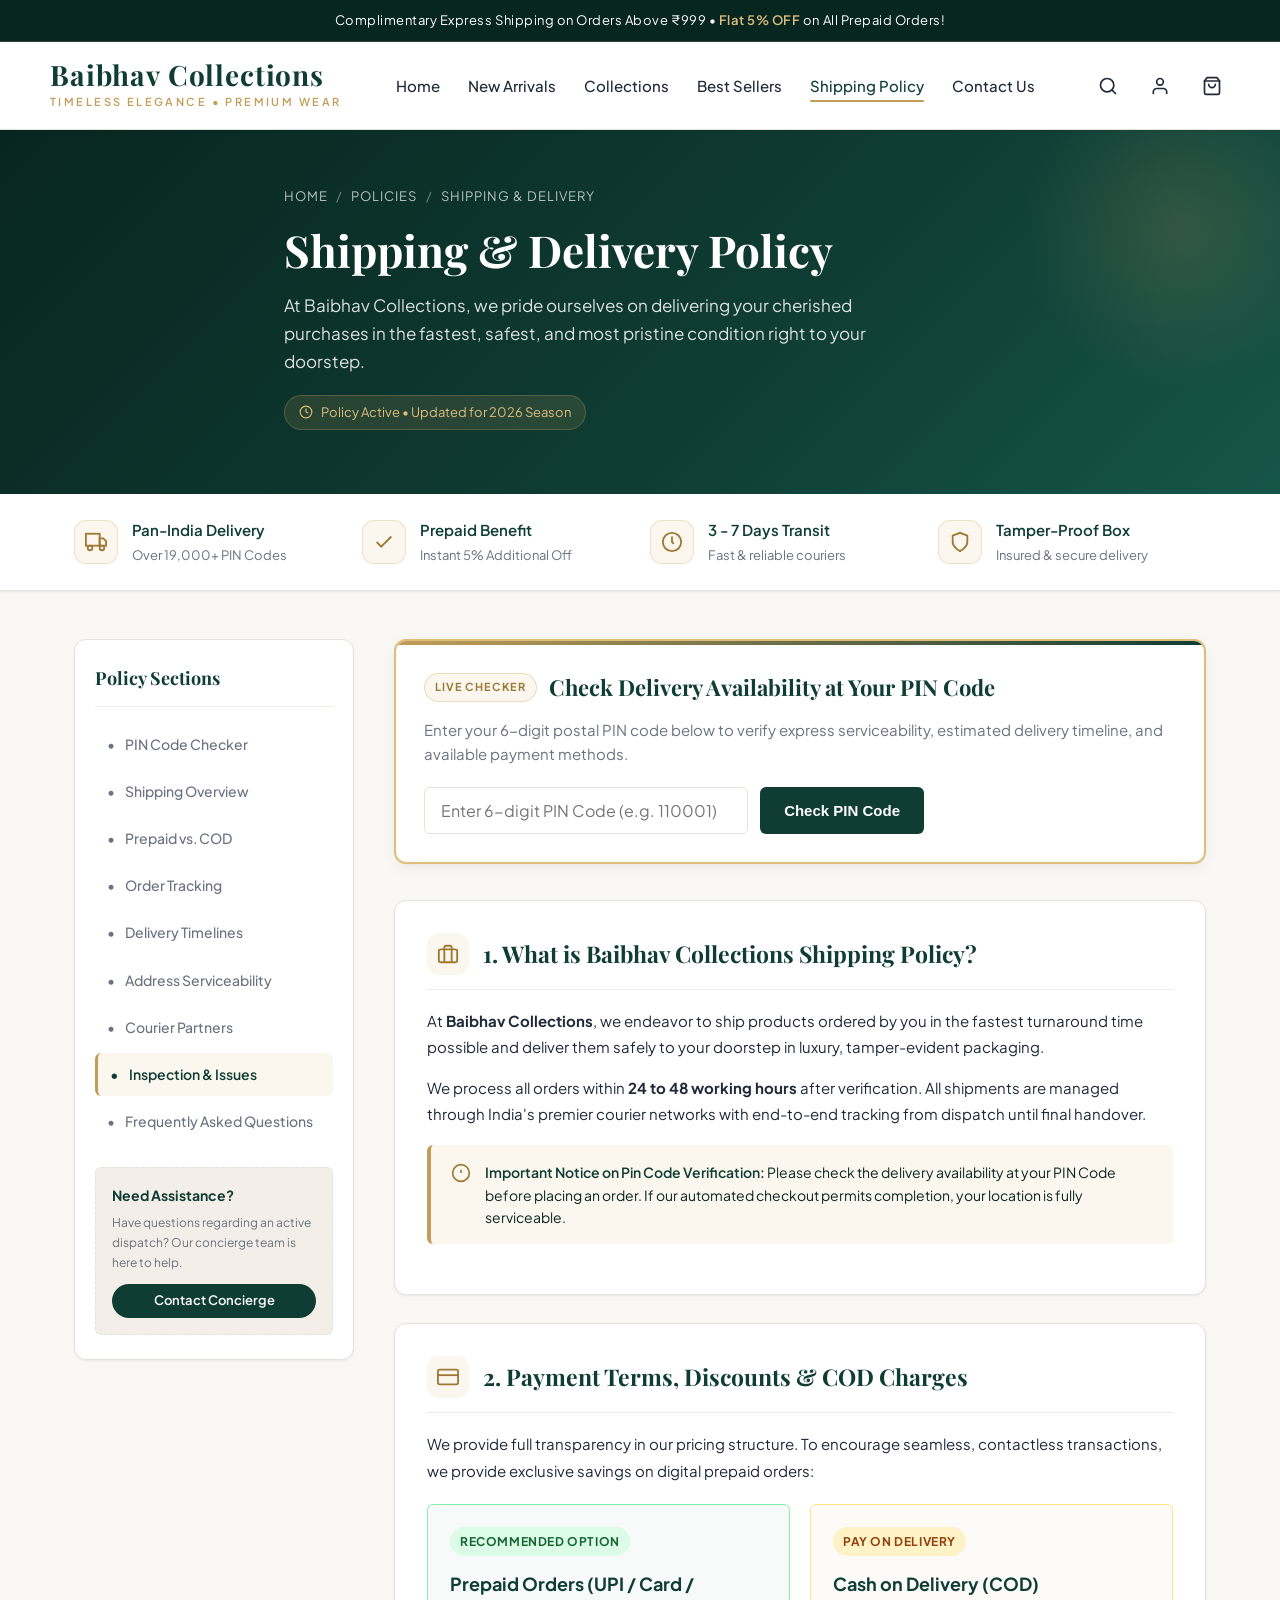
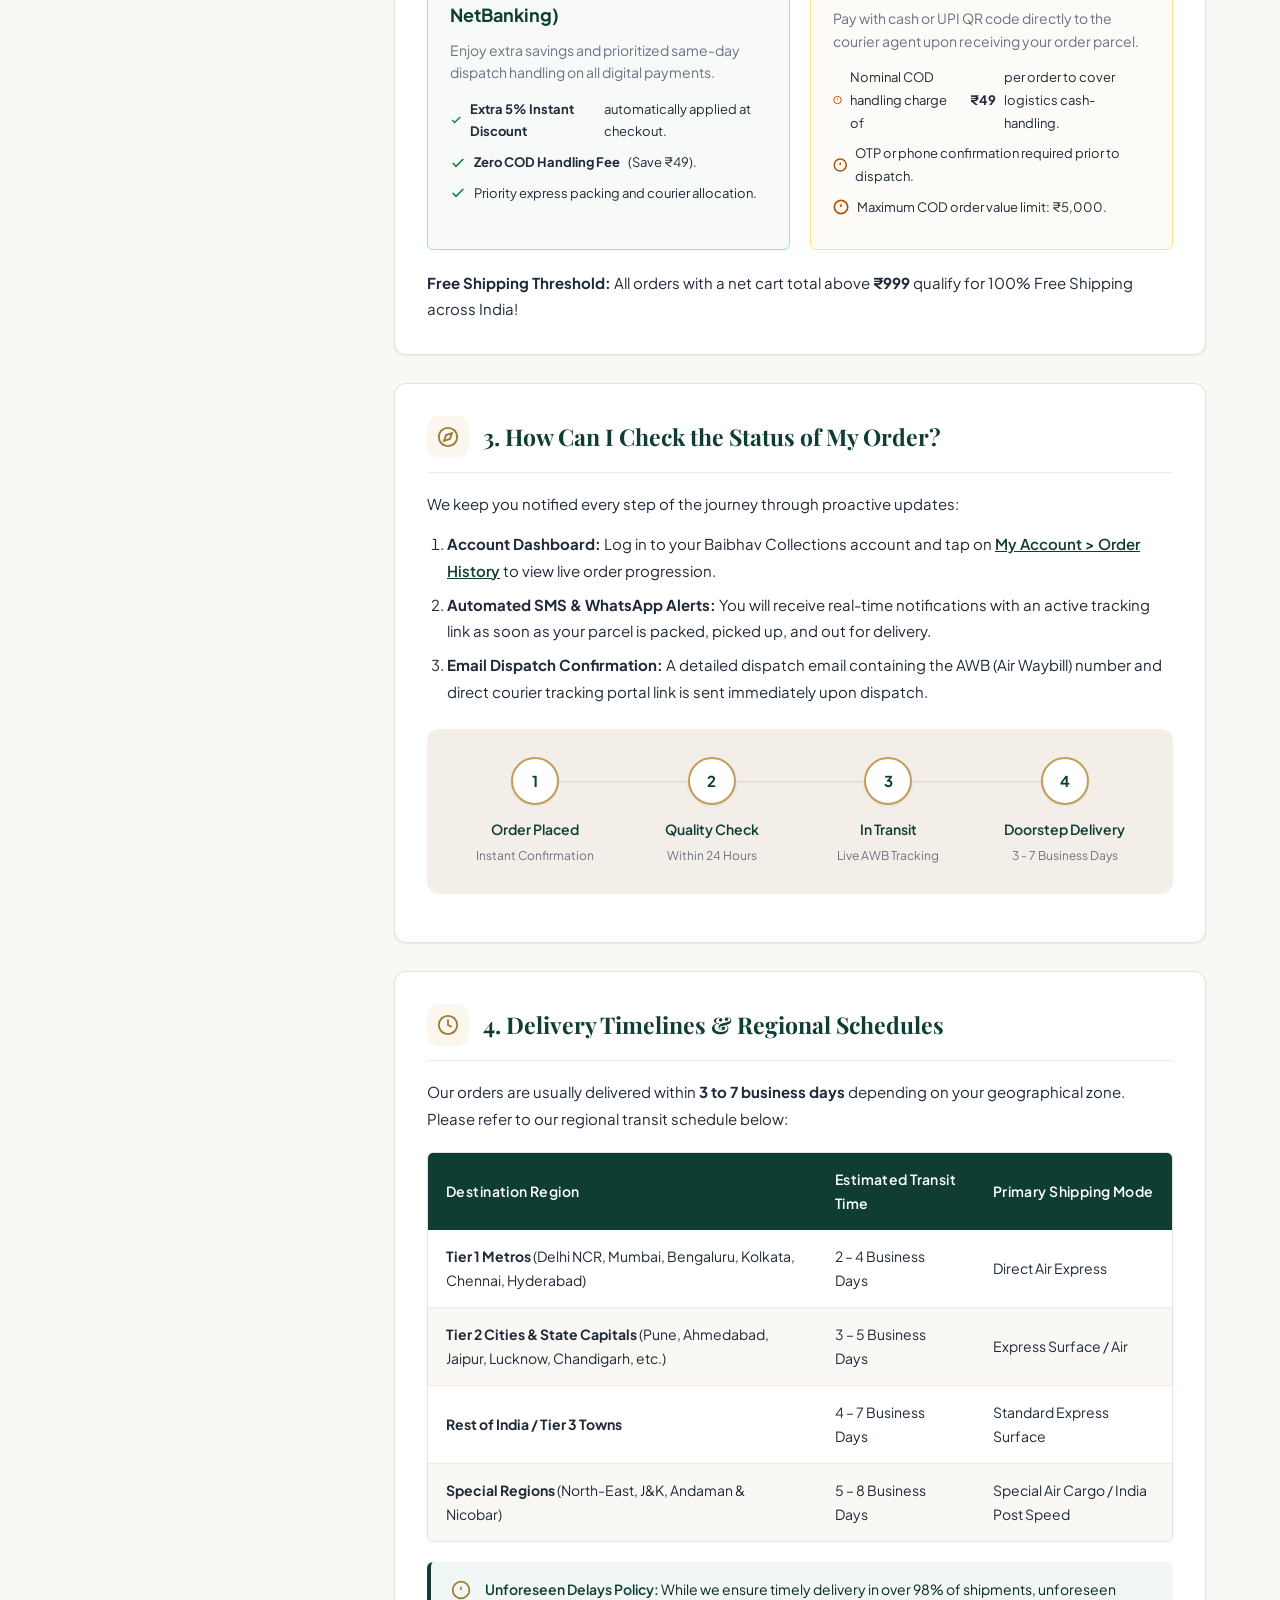
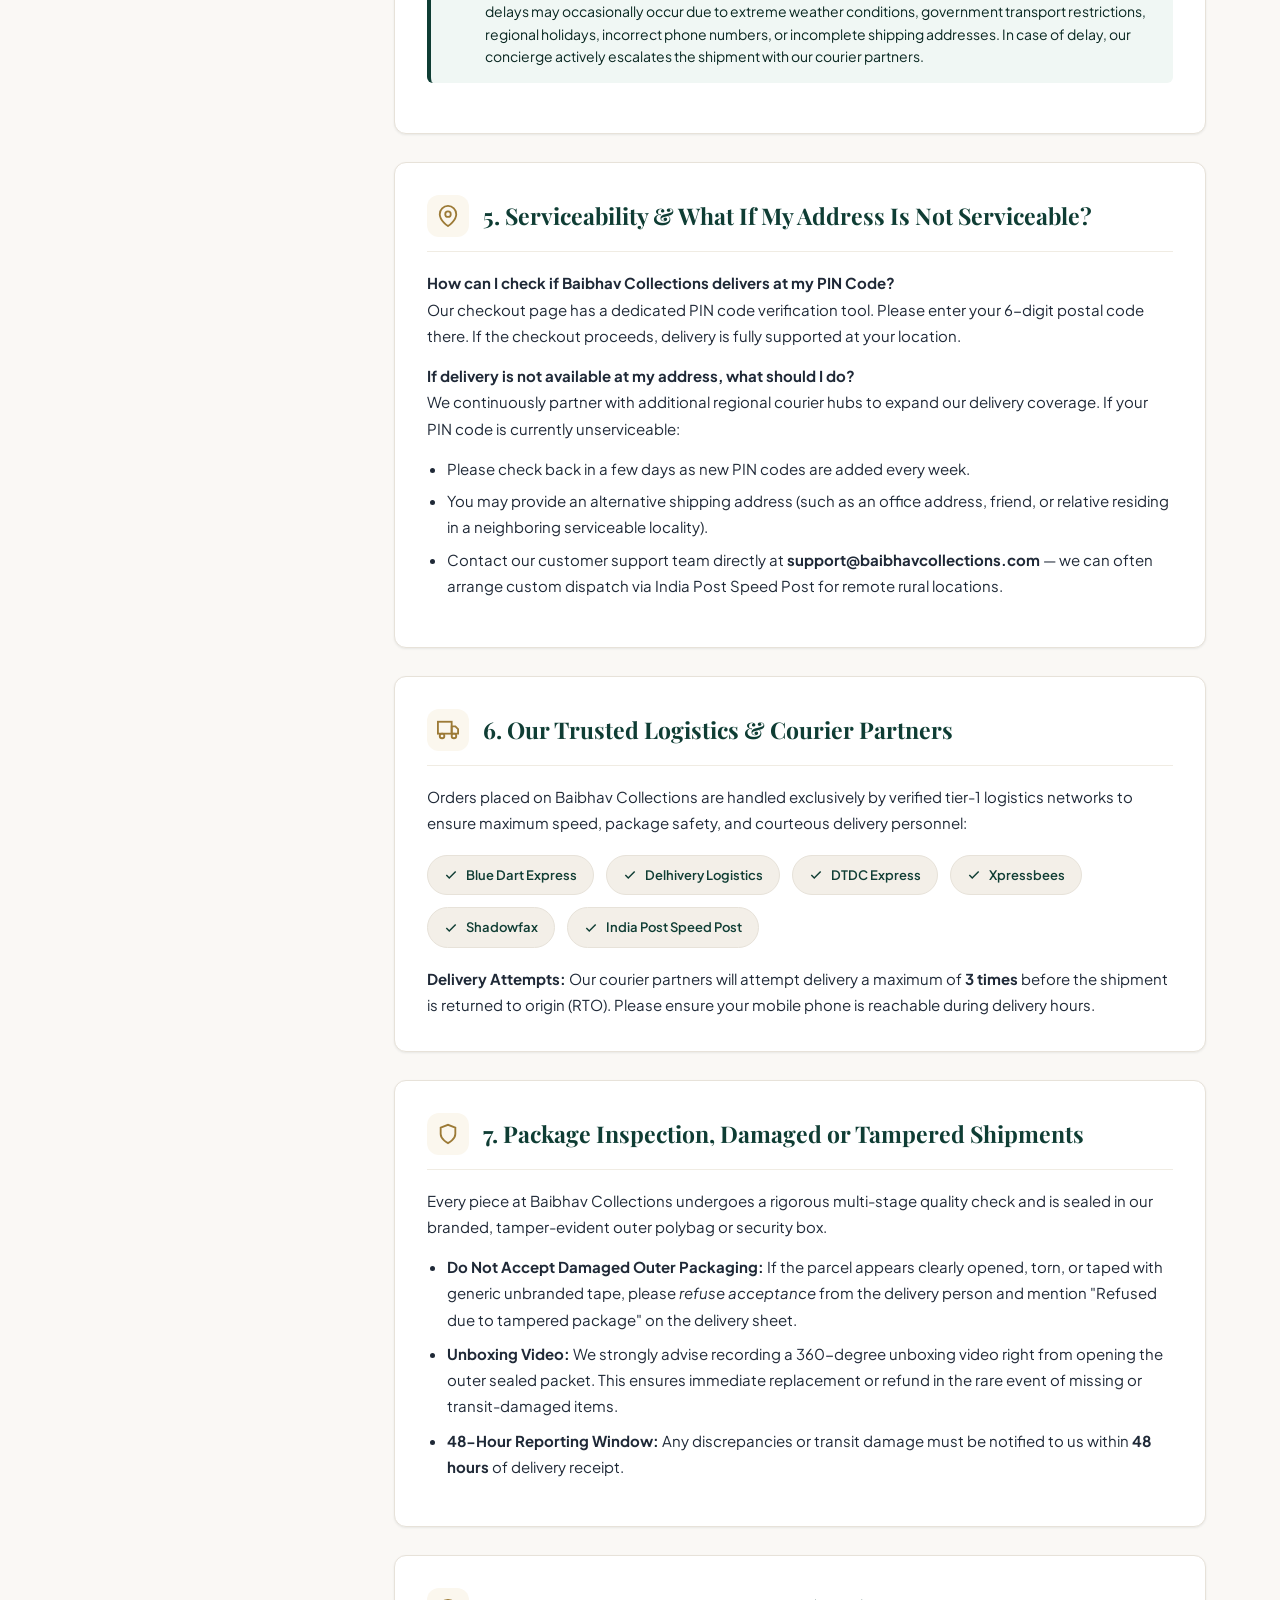
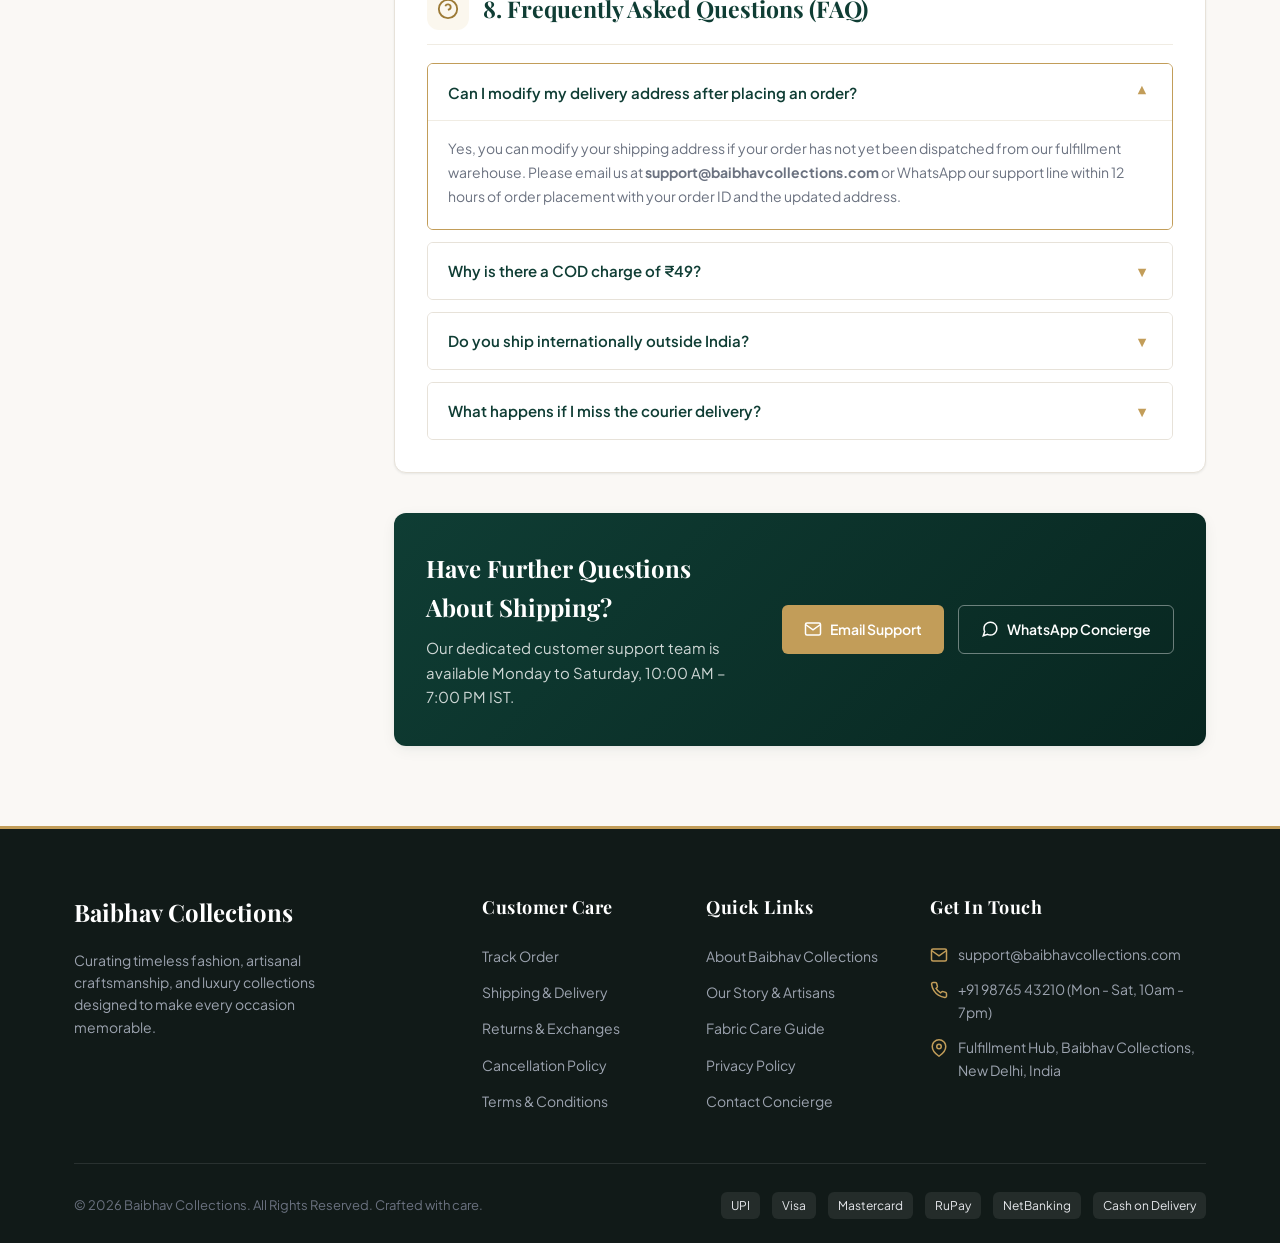
==== shipping-and-delivery-policy.html @ 09810678 "Add Shipping and Delivery Policy page for Baibhav Collections" ====
<!DOCTYPE html>
<html lang="en">
<head>
  <meta charset="UTF-8">
  <meta name="viewport" content="width=device-width, initial-scale=1.0">
  <title>Shipping & Delivery Policy | Baibhav Collections</title>
  <meta name="description" content="Read Baibhav Collections Shipping and Delivery Policy. Learn about our delivery timelines, free shipping, prepaid discounts, COD terms, and live order tracking.">

  <!-- Google Fonts -->
  <link rel="preconnect" href="https://fonts.googleapis.com">
  <link rel="preconnect" href="https://fonts.gstatic.com" crossorigin>
  <link href="https://fonts.googleapis.com/css2?family=Playfair+Display:ital,wght@0,500;0,600;0,700;1,400&family=Plus+Jakarta+Sans:wght@300;400;500;600;700&display=swap" rel="stylesheet">

  <!-- Stylesheet -->
  <link rel="stylesheet" href="css/style.css">
</head>
<body>

  <!-- Top Announcement Bar -->
  <aside class="announcement-bar" aria-label="Store announcement">
    <p>Complimentary Express Shipping on Orders Above ₹999 &bull; <span class="highlight">Flat 5% OFF</span> on All Prepaid Orders!</p>
  </aside>

  <!-- Site Header -->
  <header class="site-header">
    <div class="container header-inner">
      <a href="index.html" class="brand-logo" aria-label="Baibhav Collections Home">
        <span class="brand-name">Baibhav Collections</span>
        <span class="brand-tagline">Timeless Elegance &bull; Premium Wear</span>
      </a>

      <nav class="main-nav" aria-label="Main Navigation">
        <a href="#" class="nav-link">Home</a>
        <a href="#" class="nav-link">New Arrivals</a>
        <a href="#" class="nav-link">Collections</a>
        <a href="#" class="nav-link">Best Sellers</a>
        <a href="#" class="nav-link active">Shipping Policy</a>
        <a href="#supportSection" class="nav-link">Contact Us</a>
      </nav>

      <div class="header-actions">
        <button class="action-btn" title="Search Collections" aria-label="Search">
          <svg width="20" height="20" viewBox="0 0 24 24" fill="none" stroke="currentColor" stroke-width="2" stroke-linecap="round" stroke-linejoin="round">
            <circle cx="11" cy="11" r="8"></circle>
            <line x1="21" y1="21" x2="16.65" y2="16.65"></line>
          </svg>
        </button>
        <button class="action-btn" title="User Account" aria-label="Account">
          <svg width="20" height="20" viewBox="0 0 24 24" fill="none" stroke="currentColor" stroke-width="2" stroke-linecap="round" stroke-linejoin="round">
            <path d="M20 21v-2a4 4 0 0 0-4-4H8a4 4 0 0 0-4 4v2"></path>
            <circle cx="12" cy="7" r="4"></circle>
          </svg>
        </button>
        <button class="action-btn" title="Shopping Cart" aria-label="Cart">
          <svg width="20" height="20" viewBox="0 0 24 24" fill="none" stroke="currentColor" stroke-width="2" stroke-linecap="round" stroke-linejoin="round">
            <path d="M6 2L3 6v14a2 2 0 0 0 2 2h14a2 2 0 0 0 2-2V6l-3-4z"></path>
            <line x1="3" y1="6" x2="21" y2="6"></line>
            <path d="M16 10a4 4 0 0 1-8 0"></path>
          </svg>
        </button>
      </div>
    </div>
  </header>

  <!-- Hero Banner -->
  <section class="policy-hero">
    <div class="container hero-content">
      <nav class="breadcrumbs" aria-label="Breadcrumb">
        <a href="#">Home</a>
        <span class="separator">/</span>
        <span>Policies</span>
        <span class="separator">/</span>
        <span>Shipping &amp; Delivery</span>
      </nav>
      <h1>Shipping &amp; Delivery Policy</h1>
      <p class="subtitle">At Baibhav Collections, we pride ourselves on delivering your cherished purchases in the fastest, safest, and most pristine condition right to your doorstep.</p>
      <div class="last-updated">
        <svg width="14" height="14" viewBox="0 0 24 24" fill="none" stroke="currentColor" stroke-width="2">
          <circle cx="12" cy="12" r="10"></circle>
          <polyline points="12 6 12 12 16 14"></polyline>
        </svg>
        <span>Policy Active &bull; Updated for 2026 Season</span>
      </div>
    </div>
  </section>

  <!-- Trust Badges Strip -->
  <section class="trust-strip">
    <div class="container trust-grid">
      <div class="trust-item">
        <div class="trust-icon-box">
          <svg width="22" height="22" viewBox="0 0 24 24" fill="none" stroke="currentColor" stroke-width="2">
            <rect x="1" y="3" width="15" height="13"></rect>
            <polygon points="16 8 20 8 23 11 23 16 16 16 16 8"></polygon>
            <circle cx="5.5" cy="18.5" r="2.5"></circle>
            <circle cx="18.5" cy="18.5" r="2.5"></circle>
          </svg>
        </div>
        <div class="trust-text">
          <h4>Pan-India Delivery</h4>
          <p>Over 19,000+ PIN Codes</p>
        </div>
      </div>

      <div class="trust-item">
        <div class="trust-icon-box">
          <svg width="22" height="22" viewBox="0 0 24 24" fill="none" stroke="currentColor" stroke-width="2">
            <polyline points="20 6 9 17 4 12"></polyline>
          </svg>
        </div>
        <div class="trust-text">
          <h4>Prepaid Benefit</h4>
          <p>Instant 5% Additional Off</p>
        </div>
      </div>

      <div class="trust-item">
        <div class="trust-icon-box">
          <svg width="22" height="22" viewBox="0 0 24 24" fill="none" stroke="currentColor" stroke-width="2">
            <circle cx="12" cy="12" r="10"></circle>
            <polyline points="12 6 12 12 14 14"></polyline>
          </svg>
        </div>
        <div class="trust-text">
          <h4>3 - 7 Days Transit</h4>
          <p>Fast &amp; reliable couriers</p>
        </div>
      </div>

      <div class="trust-item">
        <div class="trust-icon-box">
          <svg width="22" height="22" viewBox="0 0 24 24" fill="none" stroke="currentColor" stroke-width="2">
            <path d="M12 22s8-4 8-10V5l-8-3-8 3v7c0 6 8 10 8 10z"></path>
          </svg>
        </div>
        <div class="trust-text">
          <h4>Tamper-Proof Box</h4>
          <p>Insured &amp; secure delivery</p>
        </div>
      </div>
    </div>
  </section>

  <!-- Main Policy Section -->
  <main class="policy-main-section">
    <div class="container policy-layout">

      <!-- Sticky Table of Contents Sidebar -->
      <aside class="policy-sidebar" aria-label="Policy Navigation">
        <h3 class="sidebar-title">Policy Sections</h3>
        <nav class="sidebar-nav">
          <a href="#pincodeChecker" class="sidebar-link active">
            <span>&bull;</span> PIN Code Checker
          </a>
          <a href="#overview" class="sidebar-link">
            <span>&bull;</span> Shipping Overview
          </a>
          <a href="#prepaidVsCod" class="sidebar-link">
            <span>&bull;</span> Prepaid vs. COD
          </a>
          <a href="#trackingOrders" class="sidebar-link">
            <span>&bull;</span> Order Tracking
          </a>
          <a href="#deliveryTimelines" class="sidebar-link">
            <span>&bull;</span> Delivery Timelines
          </a>
          <a href="#serviceability" class="sidebar-link">
            <span>&bull;</span> Address Serviceability
          </a>
          <a href="#courierPartners" class="sidebar-link">
            <span>&bull;</span> Courier Partners
          </a>
          <a href="#damagesAndIssues" class="sidebar-link">
            <span>&bull;</span> Inspection &amp; Issues
          </a>
          <a href="#faqSection" class="sidebar-link">
            <span>&bull;</span> Frequently Asked Questions
          </a>
        </nav>

        <div class="sidebar-support-card">
          <h5>Need Assistance?</h5>
          <p>Have questions regarding an active dispatch? Our concierge team is here to help.</p>
          <a href="#supportSection" class="btn-support">Contact Concierge</a>
        </div>
      </aside>

      <!-- Main Policy Content -->
      <article class="policy-content-area">

        <!-- Interactive PIN Code Serviceability Box -->
        <section id="pincodeChecker" class="pincode-checker-card">
          <div class="checker-header">
            <span class="badge">Live Checker</span>
            <h3>Check Delivery Availability at Your PIN Code</h3>
          </div>
          <p class="description">Enter your 6-digit postal PIN code below to verify express serviceability, estimated delivery timeline, and available payment methods.</p>
          
          <form id="pincodeForm" class="pincode-form">
            <div class="pincode-input-wrapper">
              <input 
                type="text" 
                id="pincodeInput" 
                class="pincode-input" 
                placeholder="Enter 6-digit PIN Code (e.g. 110001)" 
                maxlength="6" 
                pattern="[0-9]{6}" 
                required
                aria-label="Postal PIN code"
              >
            </div>
            <button type="submit" class="btn-check-pin">Check PIN Code</button>
          </form>

          <div id="pincodeResult" class="pincode-result" role="status" aria-live="polite"></div>
        </section>

        <!-- 1. Shipping Overview -->
        <section id="overview" class="policy-card">
          <div class="policy-card-header">
            <div class="policy-card-icon">
              <svg width="22" height="22" viewBox="0 0 24 24" fill="none" stroke="currentColor" stroke-width="2">
                <rect x="2" y="7" width="20" height="14" rx="2" ry="2"></rect>
                <path d="M16 21V5a2 2 0 0 0-2-2h-4a2 2 0 0 0-2 2v16"></path>
              </svg>
            </div>
            <h2>1. What is Baibhav Collections Shipping Policy?</h2>
          </div>
          <div class="policy-text">
            <p>At <strong>Baibhav Collections</strong>, we endeavor to ship products ordered by you in the fastest turnaround time possible and deliver them safely to your doorstep in luxury, tamper-evident packaging.</p>
            <p>We process all orders within <strong>24 to 48 working hours</strong> after verification. All shipments are managed through India's premier courier networks with end-to-end tracking from dispatch until final handover.</p>
            
            <div class="note-callout accent">
              <div class="note-icon">
                <svg width="20" height="20" viewBox="0 0 24 24" fill="none" stroke="currentColor" stroke-width="2">
                  <circle cx="12" cy="12" r="10"></circle>
                  <line x1="12" y1="8" x2="12" y2="12"></line>
                  <line x1="12" y1="16" x2="12.01" y2="16"></line>
                </svg>
              </div>
              <div>
                <strong>Important Notice on Pin Code Verification:</strong>
                Please check the delivery availability at your PIN Code before placing an order. If our automated checkout permits completion, your location is fully serviceable.
              </div>
            </div>
          </div>
        </section>

        <!-- 2. Prepaid vs Cash on Delivery -->
        <section id="prepaidVsCod" class="policy-card">
          <div class="policy-card-header">
            <div class="policy-card-icon">
              <svg width="22" height="22" viewBox="0 0 24 24" fill="none" stroke="currentColor" stroke-width="2">
                <rect x="1" y="4" width="22" height="16" rx="2" ry="2"></rect>
                <line x1="1" y1="10" x2="23" y2="10"></line>
              </svg>
            </div>
            <h2>2. Payment Terms, Discounts &amp; COD Charges</h2>
          </div>
          <div class="policy-text">
            <p>We provide full transparency in our pricing structure. To encourage seamless, contactless transactions, we provide exclusive savings on digital prepaid orders:</p>

            <div class="payment-perks-grid">
              <div class="perk-card prepaid">
                <span class="perk-badge">Recommended Option</span>
                <h3>Prepaid Orders (UPI / Card / NetBanking)</h3>
                <p>Enjoy extra savings and prioritized same-day dispatch handling on all digital payments.</p>
                <ul>
                  <li>
                    <svg width="16" height="16" viewBox="0 0 24 24" fill="none" stroke="#15803d" stroke-width="2.5"><polyline points="20 6 9 17 4 12"></polyline></svg>
                    <strong>Extra 5% Instant Discount</strong> automatically applied at checkout.
                  </li>
                  <li>
                    <svg width="16" height="16" viewBox="0 0 24 24" fill="none" stroke="#15803d" stroke-width="2.5"><polyline points="20 6 9 17 4 12"></polyline></svg>
                    <strong>Zero COD Handling Fee</strong> (Save ₹49).
                  </li>
                  <li>
                    <svg width="16" height="16" viewBox="0 0 24 24" fill="none" stroke="#15803d" stroke-width="2.5"><polyline points="20 6 9 17 4 12"></polyline></svg>
                    Priority express packing and courier allocation.
                  </li>
                </ul>
              </div>

              <div class="perk-card cod">
                <span class="perk-badge">Pay on Delivery</span>
                <h3>Cash on Delivery (COD)</h3>
                <p>Pay with cash or UPI QR code directly to the courier agent upon receiving your order parcel.</p>
                <ul>
                  <li>
                    <svg width="16" height="16" viewBox="0 0 24 24" fill="none" stroke="#b45309" stroke-width="2.5"><circle cx="12" cy="12" r="10"></circle><line x1="12" y1="8" x2="12" y2="12"></line></svg>
                    Nominal COD handling charge of <strong>₹49</strong> per order to cover logistics cash-handling.
                  </li>
                  <li>
                    <svg width="16" height="16" viewBox="0 0 24 24" fill="none" stroke="#b45309" stroke-width="2.5"><circle cx="12" cy="12" r="10"></circle><line x1="12" y1="8" x2="12" y2="12"></line></svg>
                    OTP or phone confirmation required prior to dispatch.
                  </li>
                  <li>
                    <svg width="16" height="16" viewBox="0 0 24 24" fill="none" stroke="#b45309" stroke-width="2.5"><circle cx="12" cy="12" r="10"></circle><line x1="12" y1="8" x2="12" y2="12"></line></svg>
                    Maximum COD order value limit: ₹5,000.
                  </li>
                </ul>
              </div>
            </div>

            <p><strong>Free Shipping Threshold:</strong> All orders with a net cart total above <strong>₹999</strong> qualify for 100% Free Shipping across India!</p>
          </div>
        </section>

        <!-- 3. How to check Order Status -->
        <section id="trackingOrders" class="policy-card">
          <div class="policy-card-header">
            <div class="policy-card-icon">
              <svg width="22" height="22" viewBox="0 0 24 24" fill="none" stroke="currentColor" stroke-width="2">
                <circle cx="12" cy="12" r="10"></circle>
                <polygon points="16.24 7.76 14.12 14.12 7.76 16.24 9.88 9.88 16.24 7.76"></polygon>
              </svg>
            </div>
            <h2>3. How Can I Check the Status of My Order?</h2>
          </div>
          <div class="policy-text">
            <p>We keep you notified every step of the journey through proactive updates:</p>
            <ol style="margin-left: 20px; margin-bottom: 16px;">
              <li style="margin-bottom: 8px;"><strong>Account Dashboard:</strong> Log in to your Baibhav Collections account and tap on <a href="#" style="color: var(--color-primary); font-weight: 600; text-decoration: underline;">My Account &gt; Order History</a> to view live order progression.</li>
              <li style="margin-bottom: 8px;"><strong>Automated SMS &amp; WhatsApp Alerts:</strong> You will receive real-time notifications with an active tracking link as soon as your parcel is packed, picked up, and out for delivery.</li>
              <li style="margin-bottom: 8px;"><strong>Email Dispatch Confirmation:</strong> A detailed dispatch email containing the AWB (Air Waybill) number and direct courier tracking portal link is sent immediately upon dispatch.</li>
            </ol>

            <!-- Visual Timeline Tracker -->
            <div class="timeline-process-box">
              <div class="process-steps">
                <div class="process-step">
                  <div class="step-circle">1</div>
                  <div class="step-label">Order Placed</div>
                  <div class="step-time">Instant Confirmation</div>
                </div>
                <div class="process-step">
                  <div class="step-circle">2</div>
                  <div class="step-label">Quality Check</div>
                  <div class="step-time">Within 24 Hours</div>
                </div>
                <div class="process-step">
                  <div class="step-circle">3</div>
                  <div class="step-label">In Transit</div>
                  <div class="step-time">Live AWB Tracking</div>
                </div>
                <div class="process-step">
                  <div class="step-circle">4</div>
                  <div class="step-label">Doorstep Delivery</div>
                  <div class="step-time">3 - 7 Business Days</div>
                </div>
              </div>
            </div>
          </div>
        </section>

        <!-- 4. Delivery Timelines & Estimates -->
        <section id="deliveryTimelines" class="policy-card">
          <div class="policy-card-header">
            <div class="policy-card-icon">
              <svg width="22" height="22" viewBox="0 0 24 24" fill="none" stroke="currentColor" stroke-width="2">
                <circle cx="12" cy="12" r="10"></circle>
                <polyline points="12 6 12 12 16 14"></polyline>
              </svg>
            </div>
            <h2>4. Delivery Timelines &amp; Regional Schedules</h2>
          </div>
          <div class="policy-text">
            <p>Our orders are usually delivered within <strong>3 to 7 business days</strong> depending on your geographical zone. Please refer to our regional transit schedule below:</p>

            <div class="delivery-table-wrapper">
              <table class="delivery-table">
                <thead>
                  <tr>
                    <th>Destination Region</th>
                    <th>Estimated Transit Time</th>
                    <th>Primary Shipping Mode</th>
                  </tr>
                </thead>
                <tbody>
                  <tr>
                    <td><strong>Tier 1 Metros</strong> (Delhi NCR, Mumbai, Bengaluru, Kolkata, Chennai, Hyderabad)</td>
                    <td>2 &ndash; 4 Business Days</td>
                    <td>Direct Air Express</td>
                  </tr>
                  <tr>
                    <td><strong>Tier 2 Cities &amp; State Capitals</strong> (Pune, Ahmedabad, Jaipur, Lucknow, Chandigarh, etc.)</td>
                    <td>3 &ndash; 5 Business Days</td>
                    <td>Express Surface / Air</td>
                  </tr>
                  <tr>
                    <td><strong>Rest of India / Tier 3 Towns</strong></td>
                    <td>4 &ndash; 7 Business Days</td>
                    <td>Standard Express Surface</td>
                  </tr>
                  <tr>
                    <td><strong>Special Regions</strong> (North-East, J&amp;K, Andaman &amp; Nicobar)</td>
                    <td>5 &ndash; 8 Business Days</td>
                    <td>Special Air Cargo / India Post Speed</td>
                  </tr>
                </tbody>
              </table>
            </div>

            <div class="note-callout highlight">
              <div class="note-icon">
                <svg width="20" height="20" viewBox="0 0 24 24" fill="none" stroke="currentColor" stroke-width="2">
                  <circle cx="12" cy="12" r="10"></circle>
                  <line x1="12" y1="8" x2="12" y2="12"></line>
                  <line x1="12" y1="16" x2="12.01" y2="16"></line>
                </svg>
              </div>
              <div>
                <strong>Unforeseen Delays Policy:</strong>
                While we ensure timely delivery in over 98% of shipments, unforeseen delays may occasionally occur due to extreme weather conditions, government transport restrictions, regional holidays, incorrect phone numbers, or incomplete shipping addresses. In case of delay, our concierge actively escalates the shipment with our courier partners.
              </div>
            </div>
          </div>
        </section>

        <!-- 5. Address Serviceability & Unserviceable PIN Codes -->
        <section id="serviceability" class="policy-card">
          <div class="policy-card-header">
            <div class="policy-card-icon">
              <svg width="22" height="22" viewBox="0 0 24 24" fill="none" stroke="currentColor" stroke-width="2">
                <path d="M21 10c0 7-9 13-9 13s-9-6-9-13a9 9 0 0 1 18 0z"></path>
                <circle cx="12" cy="10" r="3"></circle>
              </svg>
            </div>
            <h2>5. Serviceability &amp; What If My Address Is Not Serviceable?</h2>
          </div>
          <div class="policy-text">
            <p><strong>How can I check if Baibhav Collections delivers at my PIN Code?</strong><br>
            Our checkout page has a dedicated PIN code verification tool. Please enter your 6-digit postal code there. If the checkout proceeds, delivery is fully supported at your location.</p>
            
            <p><strong>If delivery is not available at my address, what should I do?</strong><br>
            We continuously partner with additional regional courier hubs to expand our delivery coverage. If your PIN code is currently unserviceable:</p>
            <ul style="margin-left: 20px; margin-bottom: 16px;">
              <li style="margin-bottom: 6px;">Please check back in a few days as new PIN codes are added every week.</li>
              <li style="margin-bottom: 6px;">You may provide an alternative shipping address (such as an office address, friend, or relative residing in a neighboring serviceable locality).</li>
              <li style="margin-bottom: 6px;">Contact our customer support team directly at <strong>support@baibhavcollections.com</strong> &mdash; we can often arrange custom dispatch via India Post Speed Post for remote rural locations.</li>
            </ul>
          </div>
        </section>

        <!-- 6. Courier Partners -->
        <section id="courierPartners" class="policy-card">
          <div class="policy-card-header">
            <div class="policy-card-icon">
              <svg width="22" height="22" viewBox="0 0 24 24" fill="none" stroke="currentColor" stroke-width="2">
                <rect x="1" y="3" width="15" height="13"></rect>
                <polygon points="16 8 20 8 23 11 23 16 16 16 16 8"></polygon>
                <circle cx="5.5" cy="18.5" r="2.5"></circle>
                <circle cx="18.5" cy="18.5" r="2.5"></circle>
              </svg>
            </div>
            <h2>6. Our Trusted Logistics &amp; Courier Partners</h2>
          </div>
          <div class="policy-text">
            <p>Orders placed on Baibhav Collections are handled exclusively by verified tier-1 logistics networks to ensure maximum speed, package safety, and courteous delivery personnel:</p>

            <div class="partners-badge-list">
              <span class="partner-tag">
                <svg width="14" height="14" viewBox="0 0 24 24" fill="none" stroke="currentColor" stroke-width="2.5"><polyline points="20 6 9 17 4 12"></polyline></svg>
                Blue Dart Express
              </span>
              <span class="partner-tag">
                <svg width="14" height="14" viewBox="0 0 24 24" fill="none" stroke="currentColor" stroke-width="2.5"><polyline points="20 6 9 17 4 12"></polyline></svg>
                Delhivery Logistics
              </span>
              <span class="partner-tag">
                <svg width="14" height="14" viewBox="0 0 24 24" fill="none" stroke="currentColor" stroke-width="2.5"><polyline points="20 6 9 17 4 12"></polyline></svg>
                DTDC Express
              </span>
              <span class="partner-tag">
                <svg width="14" height="14" viewBox="0 0 24 24" fill="none" stroke="currentColor" stroke-width="2.5"><polyline points="20 6 9 17 4 12"></polyline></svg>
                Xpressbees
              </span>
              <span class="partner-tag">
                <svg width="14" height="14" viewBox="0 0 24 24" fill="none" stroke="currentColor" stroke-width="2.5"><polyline points="20 6 9 17 4 12"></polyline></svg>
                Shadowfax
              </span>
              <span class="partner-tag">
                <svg width="14" height="14" viewBox="0 0 24 24" fill="none" stroke="currentColor" stroke-width="2.5"><polyline points="20 6 9 17 4 12"></polyline></svg>
                India Post Speed Post
              </span>
            </div>

            <p><strong>Delivery Attempts:</strong> Our courier partners will attempt delivery a maximum of <strong>3 times</strong> before the shipment is returned to origin (RTO). Please ensure your mobile phone is reachable during delivery hours.</p>
          </div>
        </section>

        <!-- 7. Inspection, Damaged or Tampered Parcels -->
        <section id="damagesAndIssues" class="policy-card">
          <div class="policy-card-header">
            <div class="policy-card-icon">
              <svg width="22" height="22" viewBox="0 0 24 24" fill="none" stroke="currentColor" stroke-width="2">
                <path d="M12 22s8-4 8-10V5l-8-3-8 3v7c0 6 8 10 8 10z"></path>
              </svg>
            </div>
            <h2>7. Package Inspection, Damaged or Tampered Shipments</h2>
          </div>
          <div class="policy-text">
            <p>Every piece at Baibhav Collections undergoes a rigorous multi-stage quality check and is sealed in our branded, tamper-evident outer polybag or security box.</p>
            <ul style="margin-left: 20px; margin-bottom: 14px;">
              <li style="margin-bottom: 8px;"><strong>Do Not Accept Damaged Outer Packaging:</strong> If the parcel appears clearly opened, torn, or taped with generic unbranded tape, please <em>refuse acceptance</em> from the delivery person and mention "Refused due to tampered package" on the delivery sheet.</li>
              <li style="margin-bottom: 8px;"><strong>Unboxing Video:</strong> We strongly advise recording a 360-degree unboxing video right from opening the outer sealed packet. This ensures immediate replacement or refund in the rare event of missing or transit-damaged items.</li>
              <li style="margin-bottom: 8px;"><strong>48-Hour Reporting Window:</strong> Any discrepancies or transit damage must be notified to us within <strong>48 hours</strong> of delivery receipt.</li>
            </ul>
          </div>
        </section>

        <!-- 8. Frequently Asked Questions (FAQ) -->
        <section id="faqSection" class="policy-card">
          <div class="policy-card-header">
            <div class="policy-card-icon">
              <svg width="22" height="22" viewBox="0 0 24 24" fill="none" stroke="currentColor" stroke-width="2">
                <circle cx="12" cy="12" r="10"></circle>
                <path d="M9.09 9a3 3 0 0 1 5.83 1c0 2-3 3-3 3"></path>
                <line x1="12" y1="17" x2="12.01" y2="17"></line>
              </svg>
            </div>
            <h2>8. Frequently Asked Questions (FAQ)</h2>
          </div>
          
          <div class="faq-accordion">
            <div class="accordion-item active">
              <button class="accordion-header" type="button">
                <span>Can I modify my delivery address after placing an order?</span>
                <span class="accordion-icon">&#9662;</span>
              </button>
              <div class="accordion-body" style="max-height: 200px;">
                <div class="accordion-inner">
                  Yes, you can modify your shipping address if your order has not yet been dispatched from our fulfillment warehouse. Please email us at <strong>support@baibhavcollections.com</strong> or WhatsApp our support line within 12 hours of order placement with your order ID and the updated address.
                </div>
              </div>
            </div>

            <div class="accordion-item">
              <button class="accordion-header" type="button">
                <span>Why is there a COD charge of ₹49?</span>
                <span class="accordion-icon">&#9662;</span>
              </button>
              <div class="accordion-body">
                <div class="accordion-inner">
                  Cash on Delivery incurs higher handling fees, cash management overheads, and reverse insurance from our courier partners. We recommend choosing Prepaid payment to enjoy 100% waiver of this charge plus an additional <strong>5% instant discount</strong>!
                </div>
              </div>
            </div>

            <div class="accordion-item">
              <button class="accordion-header" type="button">
                <span>Do you ship internationally outside India?</span>
                <span class="accordion-icon">&#9662;</span>
              </button>
              <div class="accordion-body">
                <div class="accordion-inner">
                  Currently, we ship across all 28 states and 8 union territories within India. For custom international orders (USA, UK, UAE, Canada), please reach out to our concierge desk for tailored shipping rates and transit timelines.
                </div>
              </div>
            </div>

            <div class="accordion-item">
              <button class="accordion-header" type="button">
                <span>What happens if I miss the courier delivery?</span>
                <span class="accordion-icon">&#9662;</span>
              </button>
              <div class="accordion-body">
                <div class="accordion-inner">
                  Our delivery partners make up to three consecutive delivery attempts. You will also receive an SMS/call from the courier executive. You can reschedule the delivery time or date via the tracking link received on SMS.
                </div>
              </div>
            </div>
          </div>
        </section>

        <!-- Customer Concierge Support Banner -->
        <section id="supportSection" class="support-banner-card">
          <div class="support-banner-text">
            <h3>Have Further Questions About Shipping?</h3>
            <p>Our dedicated customer support team is available Monday to Saturday, 10:00 AM &ndash; 7:00 PM IST.</p>
          </div>
          <div class="support-actions">
            <a href="mailto:support@baibhavcollections.com" class="btn-contact-primary">
              <svg width="18" height="18" viewBox="0 0 24 24" fill="none" stroke="currentColor" stroke-width="2">
                <path d="M4 4h16c1.1 0 2 .9 2 2v12c0 1.1-.9 2-2 2H4c-1.1 0-2-.9-2-2V6c0-1.1.9-2 2-2z"></path>
                <polyline points="22,6 12,13 2,6"></polyline>
              </svg>
              Email Support
            </a>
            <a href="https://wa.me/919999999999" class="btn-contact-outline" target="_blank" rel="noopener">
              <svg width="18" height="18" viewBox="0 0 24 24" fill="none" stroke="currentColor" stroke-width="2">
                <path d="M21 11.5a8.38 8.38 0 0 1-.9 3.8 8.5 8.5 0 0 1-7.6 4.7 8.38 8.38 0 0 1-3.8-.9L3 21l1.9-5.7a8.38 8.38 0 0 1-.9-3.8 8.5 8.5 0 0 1 4.7-7.6 8.38 8.38 0 0 1 3.8-.9h.5a8.48 8.48 0 0 1 8 8v.5z"></path>
              </svg>
              WhatsApp Concierge
            </a>
          </div>
        </section>

      </article>
    </div>
  </main>

  <!-- Site Footer -->
  <footer class="site-footer">
    <div class="container">
      <div class="footer-top">
        <div class="footer-col brand-col">
          <span class="brand-name" style="font-family: var(--font-serif); font-size: 1.5rem; font-weight: 700; color: #fff;">Baibhav Collections</span>
          <p>Curating timeless fashion, artisanal craftsmanship, and luxury collections designed to make every occasion memorable.</p>
        </div>

        <div class="footer-col">
          <h4>Customer Care</h4>
          <ul class="footer-links">
            <li><a href="#pincodeChecker">Track Order</a></li>
            <li><a href="index.html">Shipping &amp; Delivery</a></li>
            <li><a href="#">Returns &amp; Exchanges</a></li>
            <li><a href="#">Cancellation Policy</a></li>
            <li><a href="#">Terms &amp; Conditions</a></li>
          </ul>
        </div>

        <div class="footer-col">
          <h4>Quick Links</h4>
          <ul class="footer-links">
            <li><a href="#">About Baibhav Collections</a></li>
            <li><a href="#">Our Story &amp; Artisans</a></li>
            <li><a href="#">Fabric Care Guide</a></li>
            <li><a href="#">Privacy Policy</a></li>
            <li><a href="#supportSection">Contact Concierge</a></li>
          </ul>
        </div>

        <div class="footer-col">
          <h4>Get In Touch</h4>
          <ul class="contact-info-list">
            <li>
              <svg width="18" height="18" viewBox="0 0 24 24" fill="none" stroke="currentColor" stroke-width="2">
                <path d="M4 4h16c1.1 0 2 .9 2 2v12c0 1.1-.9 2-2 2H4c-1.1 0-2-.9-2-2V6c0-1.1.9-2 2-2z"></path>
                <polyline points="22,6 12,13 2,6"></polyline>
              </svg>
              <span>support@baibhavcollections.com</span>
            </li>
            <li>
              <svg width="18" height="18" viewBox="0 0 24 24" fill="none" stroke="currentColor" stroke-width="2">
                <path d="M22 16.92v3a2 2 0 0 1-2.18 2 19.79 19.79 0 0 1-8.63-3.07 19.5 19.5 0 0 1-6-6 19.79 19.79 0 0 1-3.07-8.67A2 2 0 0 1 4.11 2h3a2 2 0 0 1 2 1.72 12.84 12.84 0 0 0 .7 2.81 2 2 0 0 1-.45 2.11L8.09 9.91a16 16 0 0 0 6 6l1.27-1.27a2 2 0 0 1 2.11-.45 12.84 12.84 0 0 0 2.81.7A2 2 0 0 1 22 16.92z"></path>
              </svg>
              <span>+91 98765 43210 (Mon - Sat, 10am - 7pm)</span>
            </li>
            <li>
              <svg width="18" height="18" viewBox="0 0 24 24" fill="none" stroke="currentColor" stroke-width="2">
                <path d="M21 10c0 7-9 13-9 13s-9-6-9-13a9 9 0 0 1 18 0z"></path>
                <circle cx="12" cy="10" r="3"></circle>
              </svg>
              <span>Fulfillment Hub, Baibhav Collections, New Delhi, India</span>
            </li>
          </ul>
        </div>
      </div>

      <div class="footer-bottom">
        <p>&copy; 2026 Baibhav Collections. All Rights Reserved. Crafted with care.</p>
        <div class="payment-badges">
          <span class="payment-pill">UPI</span>
          <span class="payment-pill">Visa</span>
          <span class="payment-pill">Mastercard</span>
          <span class="payment-pill">RuPay</span>
          <span class="payment-pill">NetBanking</span>
          <span class="payment-pill">Cash on Delivery</span>
        </div>
      </div>
    </div>
  </footer>

  <!-- Scripts -->
  <script src="js/script.js"></script>
</body>
</html>
---- css/style.css ----
:root {
  /* Brand Color Palette - Deep Royal Emerald & Artisan Gold */
  --color-primary: #0f3d34;
  --color-primary-dark: #082620;
  --color-primary-light: #165649;
  --color-primary-rgb: 15, 61, 52;

  --color-accent: #c29d59;
  --color-accent-light: #dfbe7d;
  --color-accent-soft: #fbf7ee;
  --color-accent-dark: #9c7a36;

  --color-bg-main: #faf8f5;
  --color-bg-card: #ffffff;
  --color-bg-subtle: #f3efe8;
  --color-bg-highlight: #f0f7f4;

  --color-text-main: #1f2937;
  --color-text-muted: #6b7280;
  --color-text-light: #9ca3af;
  --color-border: #e7e2d9;
  --color-border-subtle: #f0ece3;

  --color-success: #15803d;
  --color-success-bg: #dcfce7;
  --color-warning: #b45309;
  --color-warning-bg: #fef3c7;
  --color-info: #1d4ed8;
  --color-info-bg: #dbeafe;

  --font-serif: 'Playfair Display', Georgia, serif;
  --font-sans: 'Plus Jakarta Sans', -apple-system, BlinkMacSystemFont, 'Segoe UI', Roboto, sans-serif;

  --shadow-sm: 0 1px 3px rgba(15, 61, 52, 0.05), 0 1px 2px rgba(0, 0, 0, 0.03);
  --shadow-md: 0 4px 16px -2px rgba(15, 61, 52, 0.08), 0 2px 6px -1px rgba(0, 0, 0, 0.04);
  --shadow-lg: 0 12px 32px -4px rgba(15, 61, 52, 0.12), 0 4px 12px -2px rgba(0, 0, 0, 0.05);

  --radius-sm: 6px;
  --radius-md: 12px;
  --radius-lg: 18px;
  --radius-full: 9999px;

  --transition-fast: 0.2s ease;
  --transition-normal: 0.3s ease;
}

/* Reset & Base */
*, *::before, *::after {
  box-sizing: border-box;
  margin: 0;
  padding: 0;
}

html {
  scroll-behavior: smooth;
  font-size: 16px;
}

body {
  font-family: var(--font-sans);
  background-color: var(--color-bg-main);
  color: var(--color-text-main);
  line-height: 1.65;
  -webkit-font-smoothing: antialiased;
  -moz-osx-font-smoothing: grayscale;
}

a {
  color: inherit;
  text-decoration: none;
  transition: color var(--transition-fast);
}

img {
  max-width: 100%;
  display: block;
}

/* Container */
.container {
  width: 100%;
  max-width: 1180px;
  margin: 0 auto;
  padding: 0 24px;
}

/* Top Announcement Bar */
.announcement-bar {
  background: var(--color-primary-dark);
  color: #fff;
  font-size: 0.8125rem;
  letter-spacing: 0.04em;
  padding: 10px 16px;
  text-align: center;
  border-bottom: 1px solid rgba(194, 157, 89, 0.25);
}

.announcement-bar span.highlight {
  color: var(--color-accent-light);
  font-weight: 600;
}

/* Header & Navigation */
.site-header {
  background: #ffffff;
  border-bottom: 1px solid var(--color-border);
  position: sticky;
  top: 0;
  z-index: 100;
  box-shadow: var(--shadow-sm);
}

.header-inner {
  display: flex;
  align-items: center;
  justify-content: space-between;
  padding: 18px 0;
}

.brand-logo {
  display: flex;
  flex-direction: column;
  align-items: flex-start;
}

.brand-logo .brand-name {
  font-family: var(--font-serif);
  font-size: 1.75rem;
  font-weight: 700;
  letter-spacing: 0.03em;
  color: var(--color-primary);
  line-height: 1.1;
}

.brand-logo .brand-tagline {
  font-size: 0.6875rem;
  letter-spacing: 0.22em;
  text-transform: uppercase;
  color: var(--color-accent);
  font-weight: 600;
  margin-top: 2px;
}

.main-nav {
  display: flex;
  align-items: center;
  gap: 28px;
}

.nav-link {
  font-size: 0.9375rem;
  font-weight: 500;
  color: var(--color-text-main);
  position: relative;
  padding: 4px 0;
}

.nav-link:hover,
.nav-link.active {
  color: var(--color-primary);
}

.nav-link.active::after {
  content: '';
  position: absolute;
  bottom: 0;
  left: 0;
  width: 100%;
  height: 2px;
  background: var(--color-accent);
  border-radius: 2px;
}

.header-actions {
  display: flex;
  align-items: center;
  gap: 16px;
}

.action-btn {
  background: transparent;
  border: none;
  cursor: pointer;
  color: var(--color-text-main);
  padding: 8px;
  border-radius: var(--radius-sm);
  display: flex;
  align-items: center;
  justify-content: center;
  transition: all var(--transition-fast);
}

.action-btn:hover {
  color: var(--color-primary);
  background: var(--color-bg-subtle);
}

/* Page Hero Section */
.policy-hero {
  background: linear-gradient(135deg, var(--color-primary-dark) 0%, var(--color-primary) 60%, var(--color-primary-light) 100%);
  color: #ffffff;
  padding: 56px 0 64px;
  position: relative;
  overflow: hidden;
}

.policy-hero::before {
  content: '';
  position: absolute;
  top: -60px;
  right: -60px;
  width: 320px;
  height: 320px;
  border-radius: 50%;
  background: radial-gradient(circle, rgba(194, 157, 89, 0.18) 0%, rgba(194, 157, 89, 0) 70%);
  pointer-events: none;
}

.hero-content {
  max-width: 760px;
  position: relative;
  z-index: 2;
}

.breadcrumbs {
  display: flex;
  align-items: center;
  gap: 8px;
  font-size: 0.8125rem;
  color: rgba(255, 255, 255, 0.7);
  margin-bottom: 16px;
  text-transform: uppercase;
  letter-spacing: 0.08em;
}

.breadcrumbs a:hover {
  color: var(--color-accent-light);
}

.breadcrumbs .separator {
  color: rgba(255, 255, 255, 0.4);
}

.policy-hero h1 {
  font-family: var(--font-serif);
  font-size: 2.75rem;
  font-weight: 700;
  line-height: 1.2;
  margin-bottom: 14px;
  color: #ffffff;
}

.policy-hero p.subtitle {
  font-size: 1.0625rem;
  color: rgba(255, 255, 255, 0.85);
  max-width: 620px;
  font-weight: 400;
}

.last-updated {
  display: inline-flex;
  align-items: center;
  gap: 8px;
  margin-top: 20px;
  font-size: 0.8125rem;
  color: var(--color-accent-light);
  background: rgba(194, 157, 89, 0.15);
  padding: 6px 14px;
  border-radius: var(--radius-full);
  border: 1px solid rgba(194, 157, 89, 0.3);
}

/* Trust Badges Strip */
.trust-strip {
  background: #ffffff;
  border-bottom: 1px solid var(--color-border);
  padding: 24px 0;
  box-shadow: var(--shadow-sm);
}

.trust-grid {
  display: grid;
  grid-template-columns: repeat(4, 1fr);
  gap: 20px;
}

.trust-item {
  display: flex;
  align-items: center;
  gap: 14px;
}

.trust-icon-box {
  width: 44px;
  height: 44px;
  border-radius: var(--radius-md);
  background: var(--color-accent-soft);
  color: var(--color-accent-dark);
  display: flex;
  align-items: center;
  justify-content: center;
  flex-shrink: 0;
  border: 1px solid rgba(194, 157, 89, 0.25);
}

.trust-text h4 {
  font-size: 0.9375rem;
  font-weight: 600;
  color: var(--color-primary);
  margin-bottom: 2px;
}

.trust-text p {
  font-size: 0.8125rem;
  color: var(--color-text-muted);
}

/* Main Layout */
.policy-main-section {
  padding: 48px 0 80px;
}

.policy-layout {
  display: grid;
  grid-template-columns: 280px 1fr;
  gap: 40px;
  align-items: start;
}

/* Sticky Sidebar */
.policy-sidebar {
  position: sticky;
  top: 96px;
  background: #ffffff;
  border: 1px solid var(--color-border);
  border-radius: var(--radius-md);
  padding: 24px 20px;
  box-shadow: var(--shadow-sm);
}

.sidebar-title {
  font-family: var(--font-serif);
  font-size: 1.125rem;
  font-weight: 700;
  color: var(--color-primary);
  margin-bottom: 16px;
  padding-bottom: 12px;
  border-bottom: 1px solid var(--color-border-subtle);
}

.sidebar-nav {
  display: flex;
  flex-direction: column;
  gap: 4px;
}

.sidebar-link {
  display: flex;
  align-items: center;
  gap: 10px;
  padding: 10px 12px;
  border-radius: var(--radius-sm);
  font-size: 0.875rem;
  color: var(--color-text-muted);
  font-weight: 500;
  transition: all var(--transition-fast);
}

.sidebar-link:hover {
  background: var(--color-bg-subtle);
  color: var(--color-primary);
}

.sidebar-link.active {
  background: var(--color-accent-soft);
  color: var(--color-primary);
  font-weight: 600;
  border-left: 3px solid var(--color-accent);
}

.sidebar-support-card {
  margin-top: 24px;
  padding: 16px;
  background: var(--color-bg-subtle);
  border-radius: var(--radius-sm);
  border: 1px dashed var(--color-border);
}

.sidebar-support-card h5 {
  font-size: 0.875rem;
  color: var(--color-primary);
  margin-bottom: 6px;
}

.sidebar-support-card p {
  font-size: 0.75rem;
  color: var(--color-text-muted);
  margin-bottom: 12px;
}

.sidebar-support-card .btn-support {
  display: inline-block;
  font-size: 0.8125rem;
  font-weight: 600;
  background: var(--color-primary);
  color: #fff;
  padding: 6px 14px;
  border-radius: var(--radius-full);
  text-align: center;
  width: 100%;
}

.sidebar-support-card .btn-support:hover {
  background: var(--color-primary-light);
}

/* Policy Content Body */
.policy-content-area {
  min-width: 0;
}

/* Interactive PIN Code Serviceability Box */
.pincode-checker-card {
  background: #ffffff;
  border: 2px solid var(--color-accent-light);
  border-radius: var(--radius-md);
  padding: 28px;
  margin-bottom: 36px;
  box-shadow: var(--shadow-md);
  position: relative;
  overflow: hidden;
}

.pincode-checker-card::before {
  content: '';
  position: absolute;
  top: 0;
  left: 0;
  height: 4px;
  width: 100%;
  background: linear-gradient(90deg, var(--color-accent) 0%, var(--color-primary) 100%);
}

.checker-header {
  display: flex;
  align-items: center;
  gap: 12px;
  margin-bottom: 12px;
}

.checker-header .badge {
  background: var(--color-accent-soft);
  color: var(--color-accent-dark);
  font-size: 0.6875rem;
  font-weight: 700;
  text-transform: uppercase;
  letter-spacing: 0.08em;
  padding: 4px 10px;
  border-radius: var(--radius-full);
  border: 1px solid rgba(194, 157, 89, 0.3);
}

.checker-header h3 {
  font-family: var(--font-serif);
  font-size: 1.375rem;
  color: var(--color-primary);
  margin: 0;
}

.pincode-checker-card p.description {
  font-size: 0.9375rem;
  color: var(--color-text-muted);
  margin-bottom: 20px;
}

.pincode-form {
  display: flex;
  gap: 12px;
  max-width: 500px;
}

.pincode-input-wrapper {
  position: relative;
  flex: 1;
}

.pincode-input {
  width: 100%;
  padding: 12px 16px;
  font-size: 1rem;
  border: 1.5px solid var(--color-border);
  border-radius: var(--radius-sm);
  outline: none;
  font-family: inherit;
  transition: border-color var(--transition-fast);
}

.pincode-input:focus {
  border-color: var(--color-primary);
  box-shadow: 0 0 0 3px rgba(15, 61, 52, 0.1);
}

.btn-check-pin {
  background: var(--color-primary);
  color: #fff;
  border: none;
  padding: 12px 24px;
  font-size: 0.9375rem;
  font-weight: 600;
  border-radius: var(--radius-sm);
  cursor: pointer;
  transition: all var(--transition-fast);
  white-space: nowrap;
}

.btn-check-pin:hover {
  background: var(--color-primary-light);
  transform: translateY(-1px);
}

.pincode-result {
  margin-top: 18px;
  display: none;
  padding: 14px 18px;
  border-radius: var(--radius-sm);
  font-size: 0.875rem;
  animation: fadeIn 0.3s ease;
}

@keyframes fadeIn {
  from { opacity: 0; transform: translateY(-4px); }
  to { opacity: 1; transform: translateY(0); }
}

.pincode-result.serviceable {
  display: block;
  background: var(--color-success-bg);
  color: var(--color-success);
  border: 1px solid #86efac;
}

.pincode-result.non-serviceable {
  display: block;
  background: var(--color-warning-bg);
  color: var(--color-warning);
  border: 1px solid #fde68a;
}

/* Policy Card Container */
.policy-card {
  background: #ffffff;
  border: 1px solid var(--color-border);
  border-radius: var(--radius-md);
  padding: 32px;
  margin-bottom: 28px;
  box-shadow: var(--shadow-sm);
  scroll-margin-top: 110px;
  transition: border-color var(--transition-fast);
}

.policy-card:hover {
  border-color: rgba(194, 157, 89, 0.4);
}

.policy-card-header {
  display: flex;
  align-items: center;
  gap: 14px;
  margin-bottom: 18px;
  padding-bottom: 14px;
  border-bottom: 1px solid var(--color-border-subtle);
}

.policy-card-icon {
  width: 42px;
  height: 42px;
  border-radius: var(--radius-md);
  background: var(--color-accent-soft);
  color: var(--color-accent-dark);
  display: flex;
  align-items: center;
  justify-content: center;
  flex-shrink: 0;
}

.policy-card-header h2 {
  font-family: var(--font-serif);
  font-size: 1.4375rem;
  font-weight: 700;
  color: var(--color-primary);
  line-height: 1.3;
}

.policy-text {
  font-size: 0.9375rem;
  color: var(--color-text-main);
  line-height: 1.75;
}

.policy-text p {
  margin-bottom: 14px;
}

.policy-text p:last-child {
  margin-bottom: 0;
}

/* Callout Note Boxes */
.note-callout {
  padding: 16px 20px;
  border-radius: var(--radius-sm);
  margin: 18px 0;
  display: flex;
  gap: 14px;
  align-items: flex-start;
  font-size: 0.875rem;
  line-height: 1.6;
}

.note-callout.accent {
  background: var(--color-accent-soft);
  border-left: 4px solid var(--color-accent);
  color: var(--color-primary-dark);
}

.note-callout.highlight {
  background: var(--color-bg-highlight);
  border-left: 4px solid var(--color-primary);
  color: var(--color-primary-dark);
}

.note-callout .note-icon {
  flex-shrink: 0;
  margin-top: 2px;
  color: var(--color-accent-dark);
}

.note-callout strong {
  color: var(--color-primary);
  font-weight: 600;
}

/* Comparison Grid: Prepaid vs COD */
.payment-perks-grid {
  display: grid;
  grid-template-columns: repeat(2, 1fr);
  gap: 20px;
  margin: 20px 0;
}

.perk-card {
  border-radius: var(--radius-sm);
  padding: 22px;
  border: 1px solid var(--color-border);
}

.perk-card.prepaid {
  background: #f7faf8;
  border-color: #86efac;
}

.perk-card.cod {
  background: #fdfbf7;
  border-color: #fde68a;
}

.perk-card .perk-badge {
  display: inline-block;
  font-size: 0.75rem;
  font-weight: 700;
  text-transform: uppercase;
  letter-spacing: 0.05em;
  padding: 4px 10px;
  border-radius: var(--radius-full);
  margin-bottom: 12px;
}

.perk-card.prepaid .perk-badge {
  background: #dcfce7;
  color: #166534;
}

.perk-card.cod .perk-badge {
  background: #fef3c7;
  color: #92400e;
}

.perk-card h3 {
  font-size: 1.125rem;
  font-weight: 700;
  color: var(--color-primary);
  margin-bottom: 8px;
}

.perk-card p {
  font-size: 0.875rem;
  color: var(--color-text-muted);
  line-height: 1.6;
}

.perk-card ul {
  list-style: none;
  margin-top: 12px;
  padding: 0;
}

.perk-card ul li {
  font-size: 0.8125rem;
  display: flex;
  align-items: center;
  gap: 8px;
  margin-bottom: 8px;
  color: var(--color-text-main);
}

/* Shipping Timeline Tracker Visual */
.timeline-process-box {
  background: var(--color-bg-subtle);
  border-radius: var(--radius-md);
  padding: 28px 20px;
  margin: 24px 0 16px;
}

.process-steps {
  display: grid;
  grid-template-columns: repeat(4, 1fr);
  position: relative;
  text-align: center;
}

.process-steps::before {
  content: '';
  position: absolute;
  top: 24px;
  left: 12%;
  right: 12%;
  height: 2px;
  background: var(--color-border);
  z-index: 1;
}

.process-step {
  position: relative;
  z-index: 2;
  padding: 0 10px;
}

.step-circle {
  width: 48px;
  height: 48px;
  border-radius: 50%;
  background: #ffffff;
  border: 2px solid var(--color-accent);
  color: var(--color-primary);
  display: flex;
  align-items: center;
  justify-content: center;
  margin: 0 auto 12px;
  font-weight: 700;
  box-shadow: var(--shadow-sm);
  transition: transform var(--transition-fast);
}

.process-step:hover .step-circle {
  transform: scale(1.08);
  border-color: var(--color-primary);
  background: var(--color-accent-soft);
}

.step-label {
  font-size: 0.875rem;
  font-weight: 600;
  color: var(--color-primary);
  margin-bottom: 4px;
}

.step-time {
  font-size: 0.75rem;
  color: var(--color-text-muted);
}

/* Table Style for Delivery Estimates */
.delivery-table-wrapper {
  overflow-x: auto;
  margin: 20px 0;
  border-radius: var(--radius-sm);
  border: 1px solid var(--color-border);
}

.delivery-table {
  width: 100%;
  border-collapse: collapse;
  font-size: 0.875rem;
  text-align: left;
}

.delivery-table th {
  background: var(--color-primary);
  color: #ffffff;
  padding: 14px 18px;
  font-weight: 600;
  letter-spacing: 0.03em;
}

.delivery-table td {
  padding: 14px 18px;
  border-bottom: 1px solid var(--color-border-subtle);
  color: var(--color-text-main);
}

.delivery-table tr:last-child td {
  border-bottom: none;
}

.delivery-table tr:nth-child(even) td {
  background: #faf8f5;
}

/* Courier Partners List */
.partners-badge-list {
  display: flex;
  flex-wrap: wrap;
  gap: 12px;
  margin: 18px 0;
}

.partner-tag {
  background: var(--color-bg-subtle);
  border: 1px solid var(--color-border);
  padding: 8px 16px;
  border-radius: var(--radius-full);
  font-size: 0.8125rem;
  font-weight: 600;
  color: var(--color-primary);
  display: inline-flex;
  align-items: center;
  gap: 8px;
}

/* Accordion FAQ Component */
.faq-accordion {
  display: flex;
  flex-direction: column;
  gap: 12px;
  margin-top: 16px;
}

.accordion-item {
  border: 1px solid var(--color-border);
  border-radius: var(--radius-sm);
  background: #ffffff;
  overflow: hidden;
  transition: border-color var(--transition-fast);
}

.accordion-item.active {
  border-color: var(--color-accent);
}

.accordion-header {
  padding: 18px 20px;
  background: #ffffff;
  width: 100%;
  text-align: left;
  border: none;
  cursor: pointer;
  display: flex;
  justify-content: space-between;
  align-items: center;
  font-family: inherit;
  font-size: 0.9375rem;
  font-weight: 600;
  color: var(--color-primary);
  transition: background-color var(--transition-fast);
}

.accordion-header:hover {
  background: var(--color-bg-subtle);
}

.accordion-icon {
  width: 20px;
  height: 20px;
  display: flex;
  align-items: center;
  justify-content: center;
  color: var(--color-accent);
  transition: transform var(--transition-normal);
  flex-shrink: 0;
}

.accordion-item.active .accordion-icon {
  transform: rotate(180deg);
}

.accordion-body {
  max-height: 0;
  overflow: hidden;
  transition: max-height 0.35s ease-out;
  background: #ffffff;
}

.accordion-inner {
  padding: 0 20px 20px;
  font-size: 0.875rem;
  color: var(--color-text-muted);
  line-height: 1.7;
  border-top: 1px solid var(--color-border-subtle);
  padding-top: 16px;
}

/* Help & Contact Banner */
.support-banner-card {
  background: linear-gradient(135deg, var(--color-primary) 0%, var(--color-primary-dark) 100%);
  color: #ffffff;
  border-radius: var(--radius-md);
  padding: 36px 32px;
  margin-top: 40px;
  display: flex;
  align-items: center;
  justify-content: space-between;
  gap: 32px;
  box-shadow: var(--shadow-md);
}

.support-banner-text h3 {
  font-family: var(--font-serif);
  font-size: 1.5rem;
  margin-bottom: 8px;
  color: #ffffff;
}

.support-banner-text p {
  font-size: 0.9375rem;
  color: rgba(255, 255, 255, 0.8);
}

.support-actions {
  display: flex;
  gap: 14px;
  flex-shrink: 0;
}

.btn-contact-primary {
  background: var(--color-accent);
  color: #ffffff;
  font-weight: 600;
  padding: 12px 22px;
  border-radius: var(--radius-sm);
  font-size: 0.875rem;
  display: inline-flex;
  align-items: center;
  gap: 8px;
  transition: all var(--transition-fast);
}

.btn-contact-primary:hover {
  background: var(--color-accent-light);
  color: var(--color-primary-dark);
}

.btn-contact-outline {
  border: 1px solid rgba(255, 255, 255, 0.4);
  color: #ffffff;
  font-weight: 600;
  padding: 12px 22px;
  border-radius: var(--radius-sm);
  font-size: 0.875rem;
  display: inline-flex;
  align-items: center;
  gap: 8px;
  transition: all var(--transition-fast);
}

.btn-contact-outline:hover {
  background: rgba(255, 255, 255, 0.1);
  border-color: #ffffff;
}

/* Footer */
.site-footer {
  background: #111a18;
  color: #d1d5db;
  padding: 64px 0 24px;
  border-top: 3px solid var(--color-accent);
}

.footer-top {
  display: grid;
  grid-template-columns: 2fr 1fr 1fr 1.5fr;
  gap: 40px;
  margin-bottom: 48px;
}

.footer-col.brand-col p {
  font-size: 0.875rem;
  color: #9ca3af;
  margin: 16px 0 20px;
  max-width: 300px;
  line-height: 1.6;
}

.footer-col h4 {
  font-family: var(--font-serif);
  font-size: 1.125rem;
  color: #ffffff;
  margin-bottom: 20px;
  letter-spacing: 0.03em;
}

.footer-links {
  list-style: none;
  display: flex;
  flex-direction: column;
  gap: 10px;
}

.footer-links a {
  font-size: 0.875rem;
  color: #9ca3af;
}

.footer-links a:hover {
  color: var(--color-accent-light);
  padding-left: 4px;
}

.contact-info-list {
  list-style: none;
  display: flex;
  flex-direction: column;
  gap: 12px;
  font-size: 0.875rem;
  color: #9ca3af;
}

.contact-info-list li {
  display: flex;
  align-items: flex-start;
  gap: 10px;
}

.contact-info-list svg {
  color: var(--color-accent);
  flex-shrink: 0;
  margin-top: 3px;
}

.footer-bottom {
  padding-top: 28px;
  border-top: 1px solid rgba(255, 255, 255, 0.1);
  display: flex;
  justify-content: space-between;
  align-items: center;
  font-size: 0.8125rem;
  color: #6b7280;
}

.payment-badges {
  display: flex;
  align-items: center;
  gap: 12px;
}

.payment-pill {
  background: rgba(255, 255, 255, 0.08);
  padding: 4px 10px;
  border-radius: var(--radius-sm);
  font-size: 0.75rem;
  color: #e5e7eb;
}

/* Responsive Media Queries */
@media (max-width: 1024px) {
  .policy-layout {
    grid-template-columns: 240px 1fr;
    gap: 28px;
  }
  .trust-grid {
    grid-template-columns: repeat(2, 1fr);
  }
  .footer-top {
    grid-template-columns: 1fr 1fr;
    gap: 32px;
  }
}

@media (max-width: 768px) {
  .header-inner {
    flex-wrap: wrap;
    gap: 16px;
  }
  .main-nav {
    display: none; /* Can be toggled on mobile */
  }
  .policy-hero h1 {
    font-size: 2rem;
  }
  .policy-layout {
    grid-template-columns: 1fr;
  }
  .policy-sidebar {
    position: static;
    margin-bottom: 24px;
  }
  .sidebar-nav {
    display: grid;
    grid-template-columns: repeat(2, 1fr);
    gap: 8px;
  }
  .payment-perks-grid {
    grid-template-columns: 1fr;
  }
  .process-steps {
    grid-template-columns: 1fr;
    gap: 20px;
  }
  .process-steps::before {
    display: none;
  }
  .support-banner-card {
    flex-direction: column;
    text-align: center;
    padding: 28px 20px;
  }
  .support-actions {
    flex-direction: column;
    width: 100%;
  }
  .btn-contact-primary, .btn-contact-outline {
    justify-content: center;
  }
  .trust-grid {
    grid-template-columns: 1fr;
  }
  .footer-top {
    grid-template-columns: 1fr;
  }
  .footer-bottom {
    flex-direction: column;
    gap: 16px;
    text-align: center;
  }
  .pincode-form {
    flex-direction: column;
  }
}
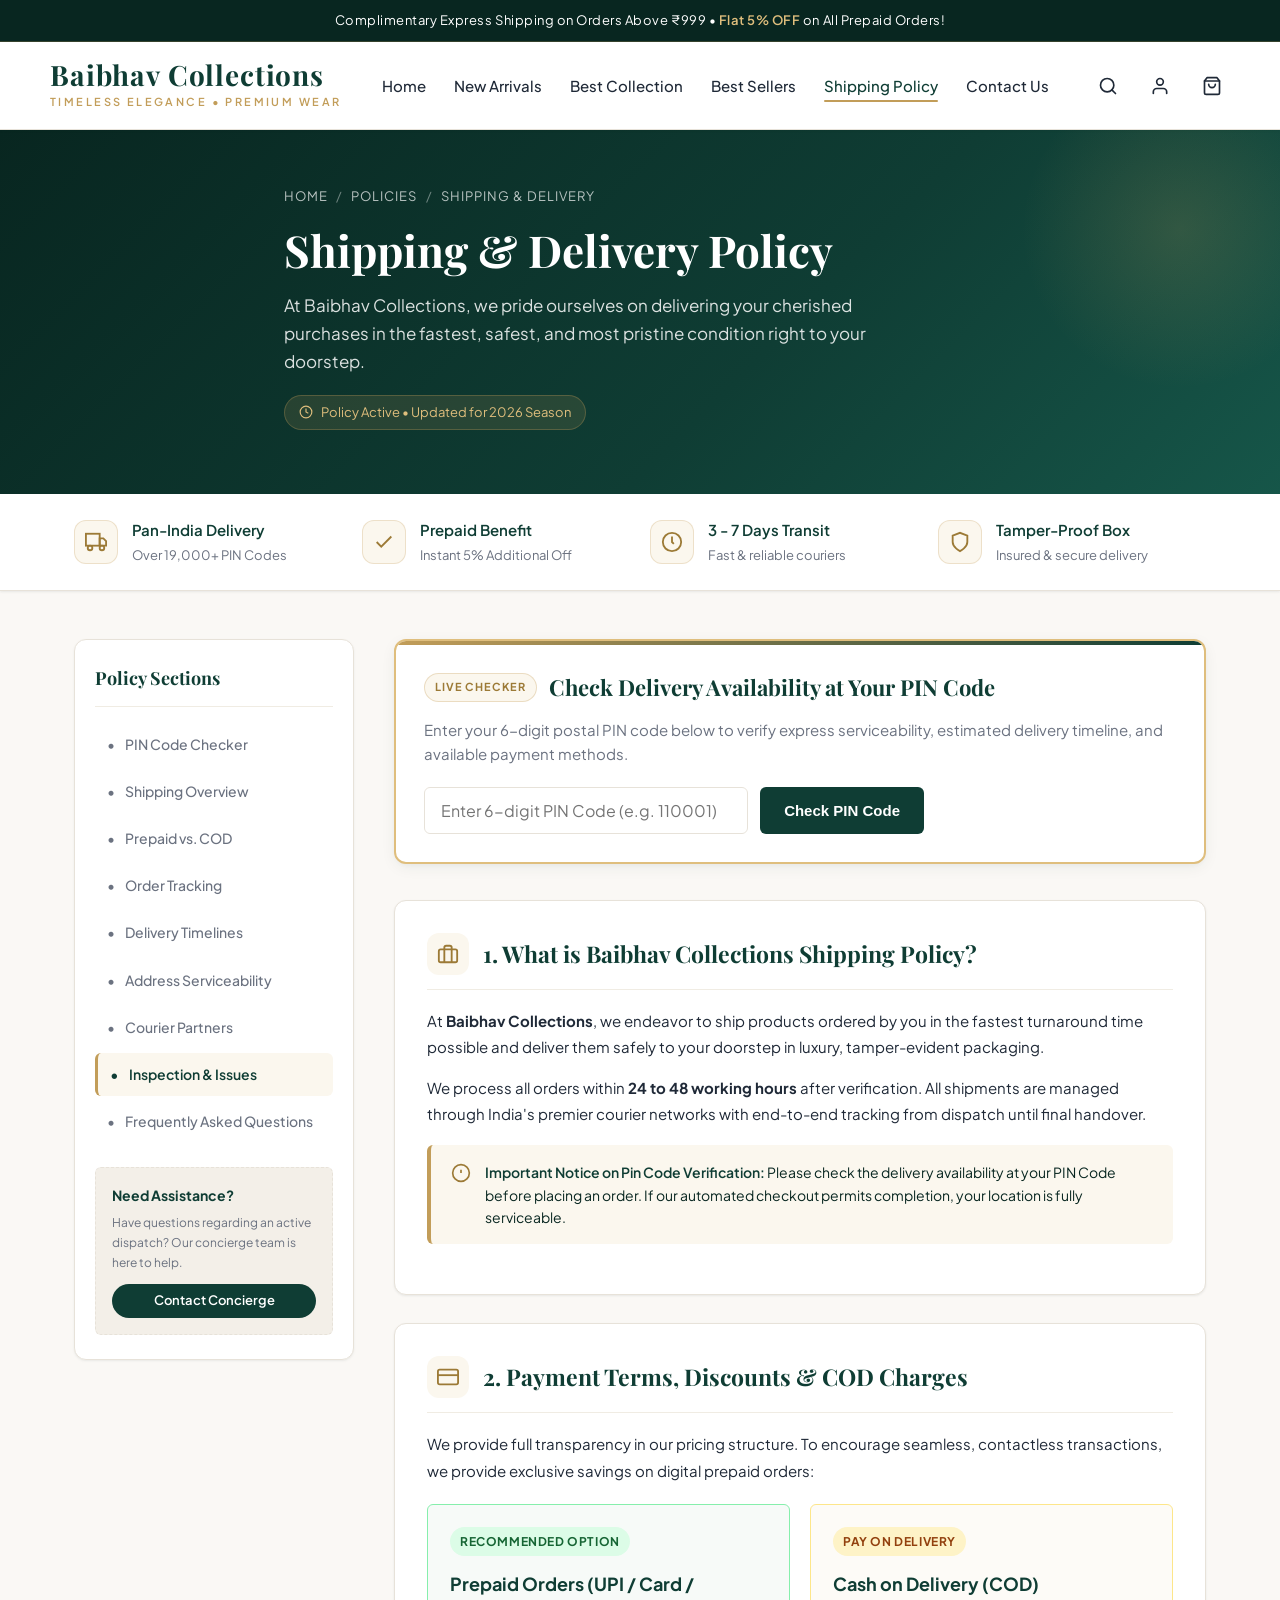
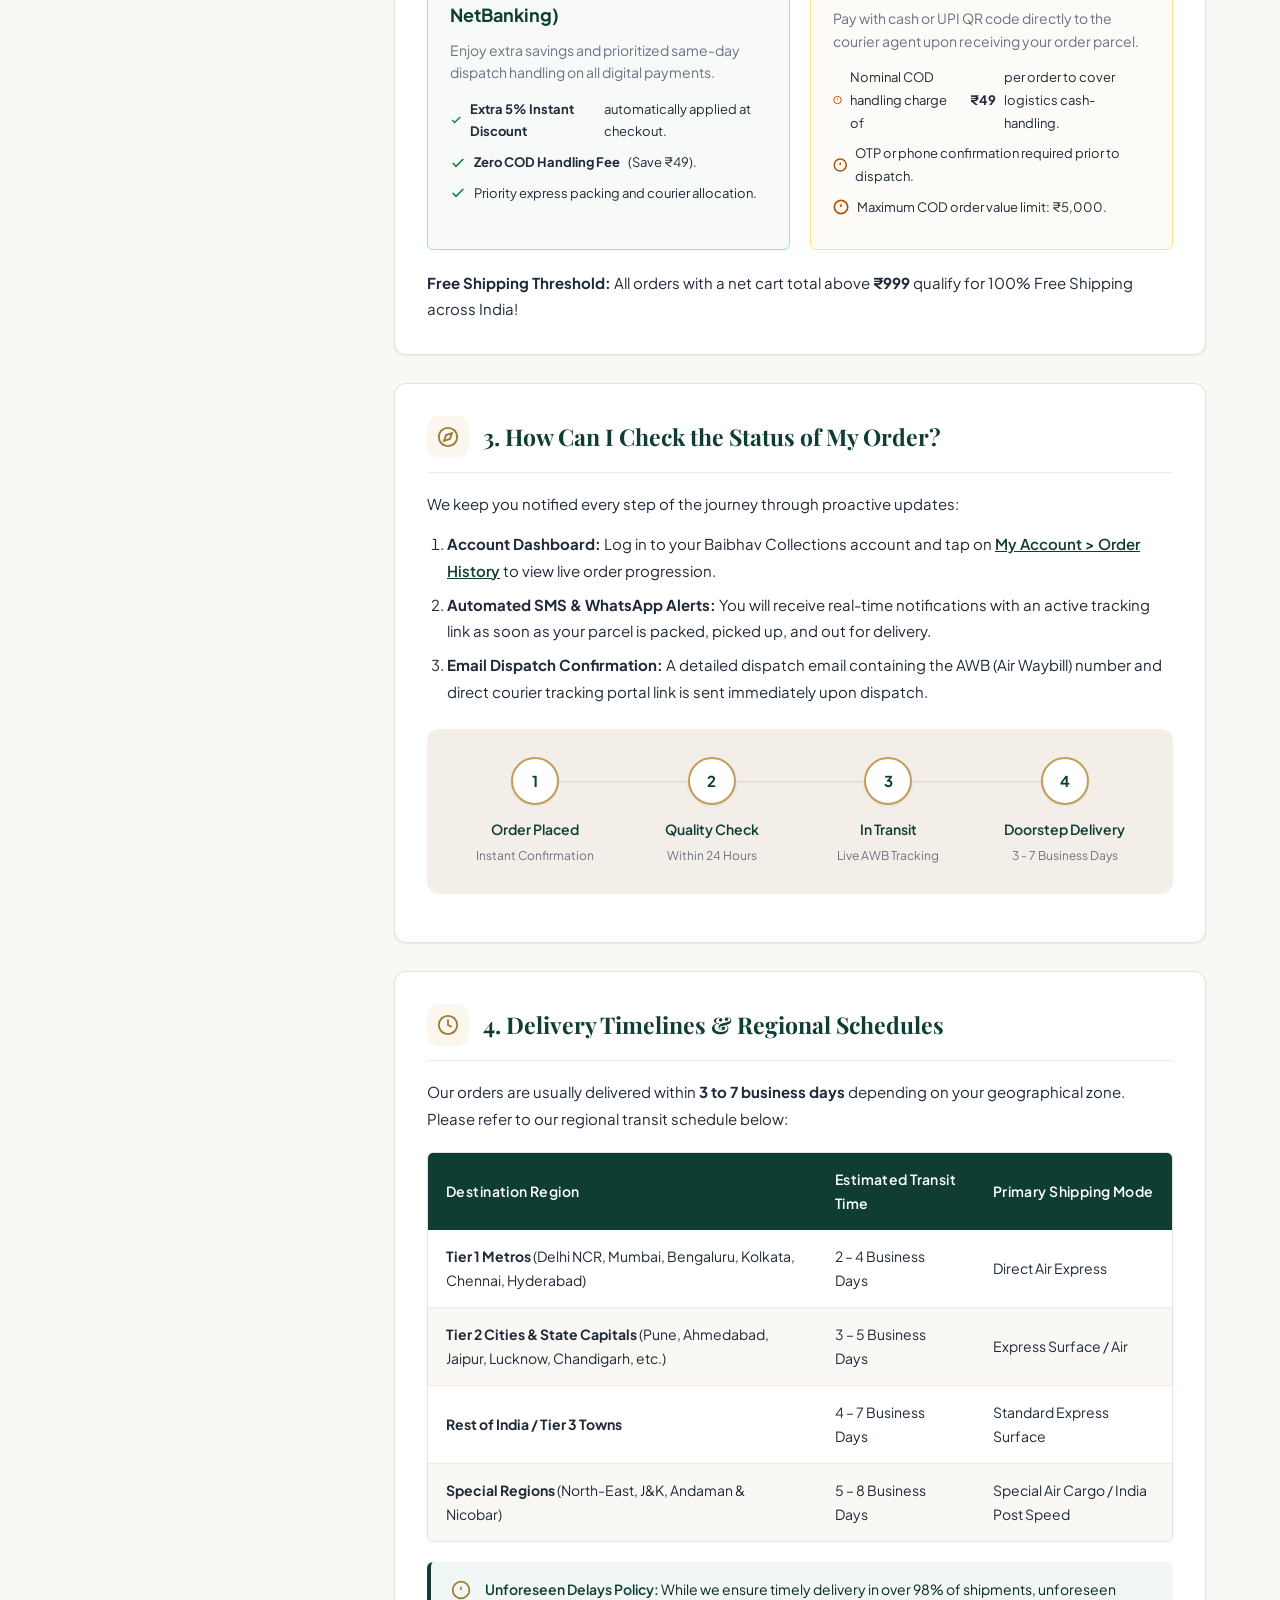
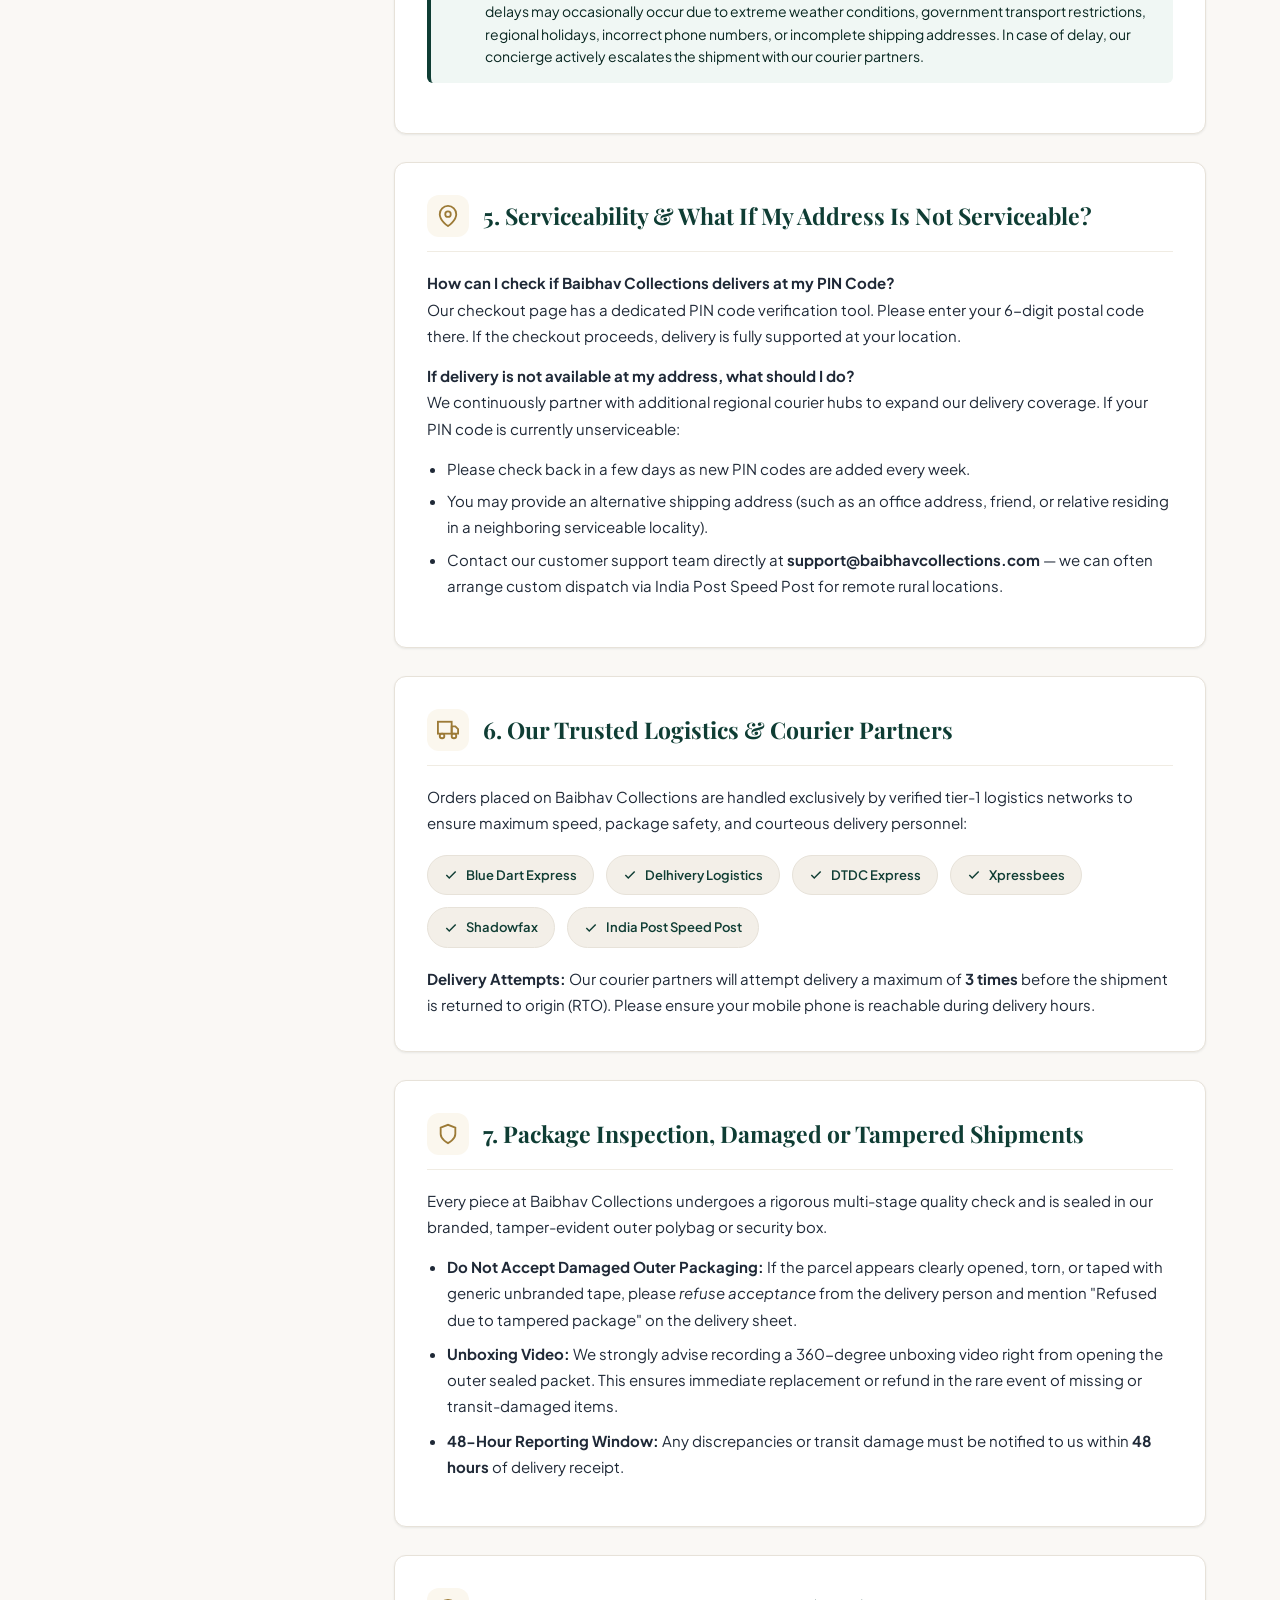
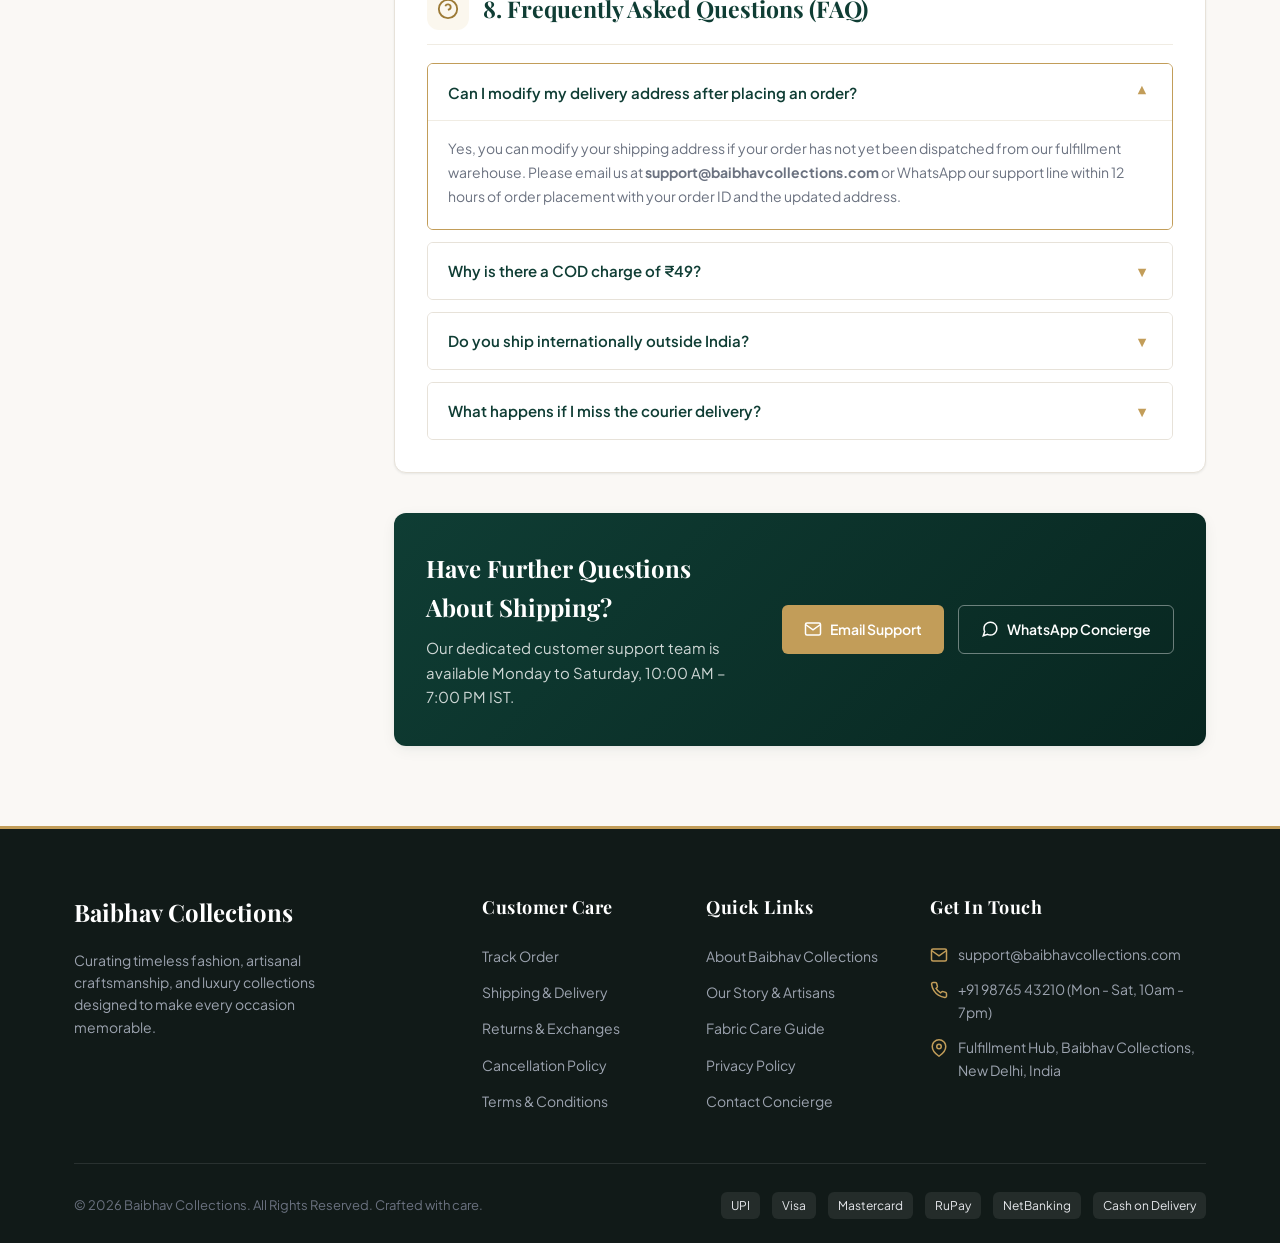
==== commit a2eb424c: "Change navigation link from Collections to Best Collection" ====
--- a/shipping-and-delivery-policy.html
+++ b/shipping-and-delivery-policy.html
@@ -32,14 +32,14 @@
       <nav class="main-nav" aria-label="Main Navigation">
         <a href="#" class="nav-link">Home</a>
         <a href="#" class="nav-link">New Arrivals</a>
-        <a href="#" class="nav-link">Collections</a>
+        <a href="#" class="nav-link">Best Collection</a>
         <a href="#" class="nav-link">Best Sellers</a>
         <a href="#" class="nav-link active">Shipping Policy</a>
         <a href="#supportSection" class="nav-link">Contact Us</a>
       </nav>
 
       <div class="header-actions">
-        <button class="action-btn" title="Search Collections" aria-label="Search">
+        <button class="action-btn" title="Search Best Collection" aria-label="Search">
           <svg width="20" height="20" viewBox="0 0 24 24" fill="none" stroke="currentColor" stroke-width="2" stroke-linecap="round" stroke-linejoin="round">
             <circle cx="11" cy="11" r="8"></circle>
             <line x1="21" y1="21" x2="16.65" y2="16.65"></line>
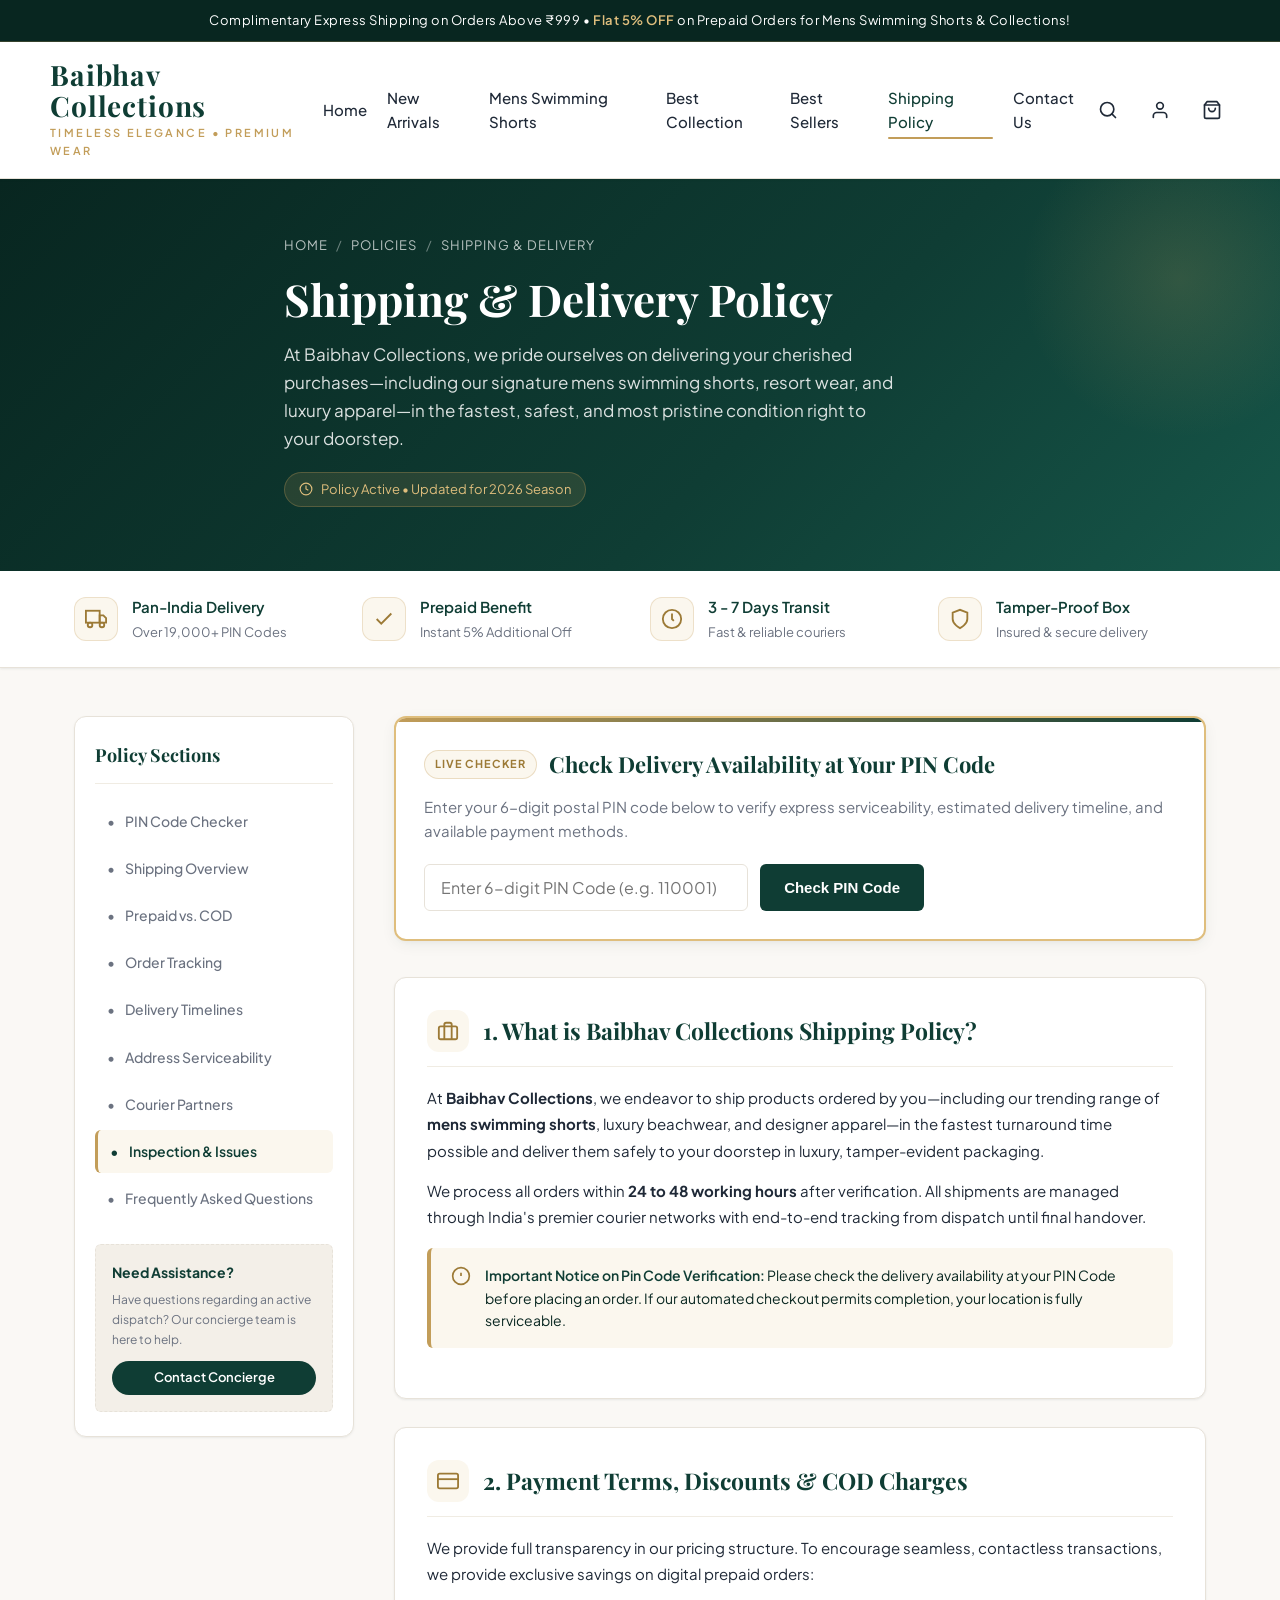
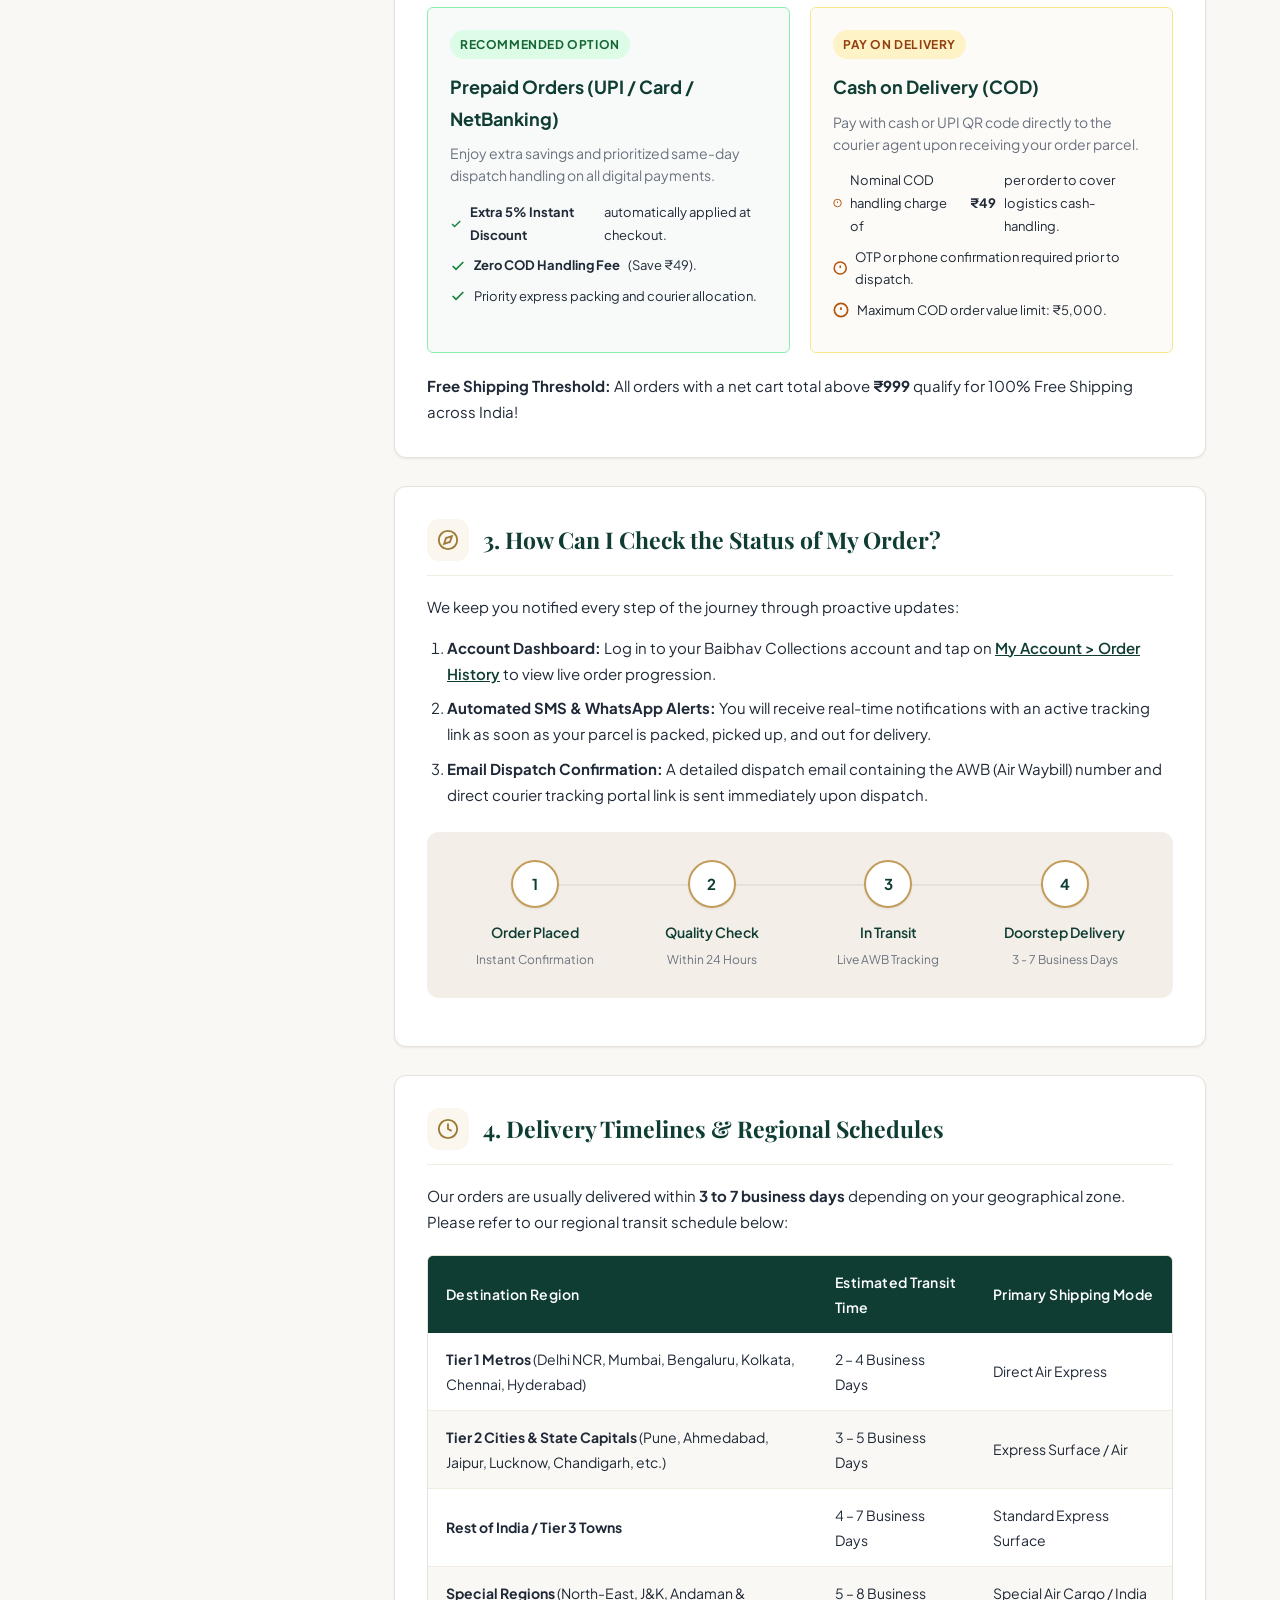
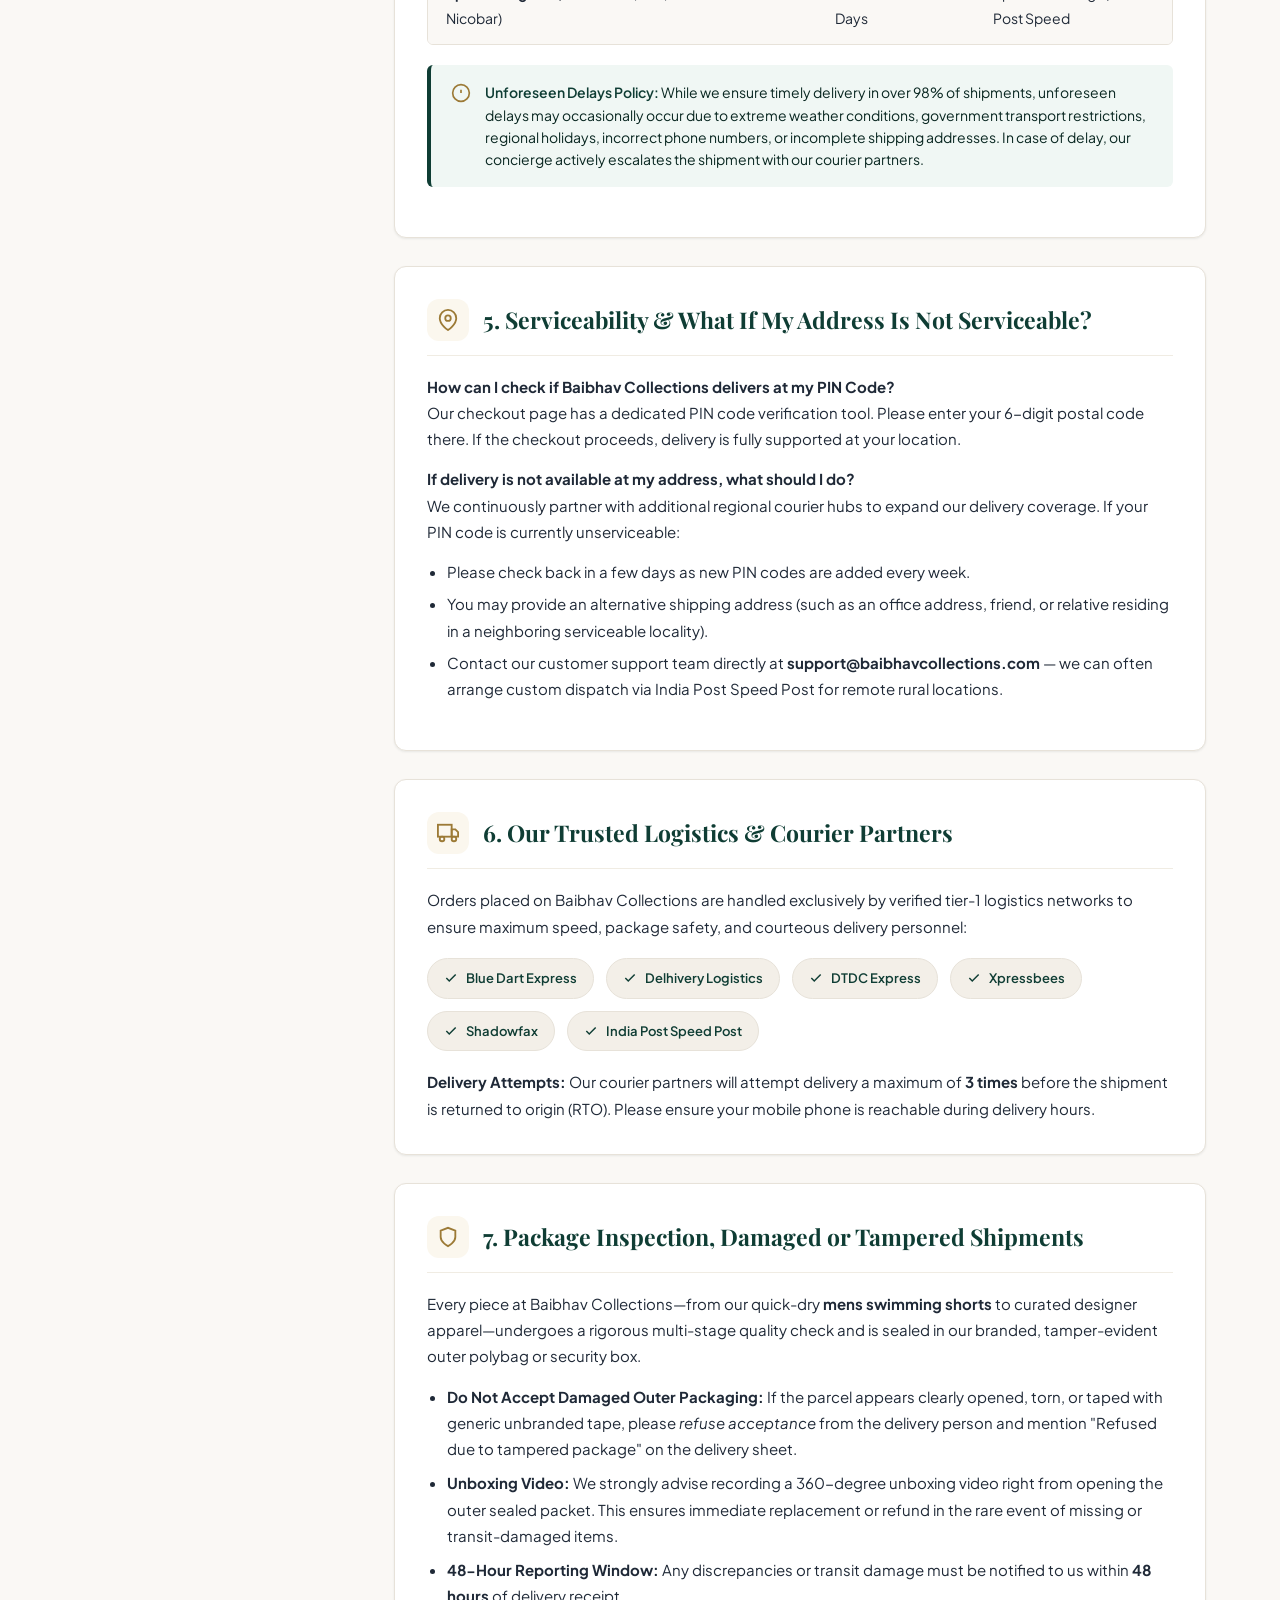
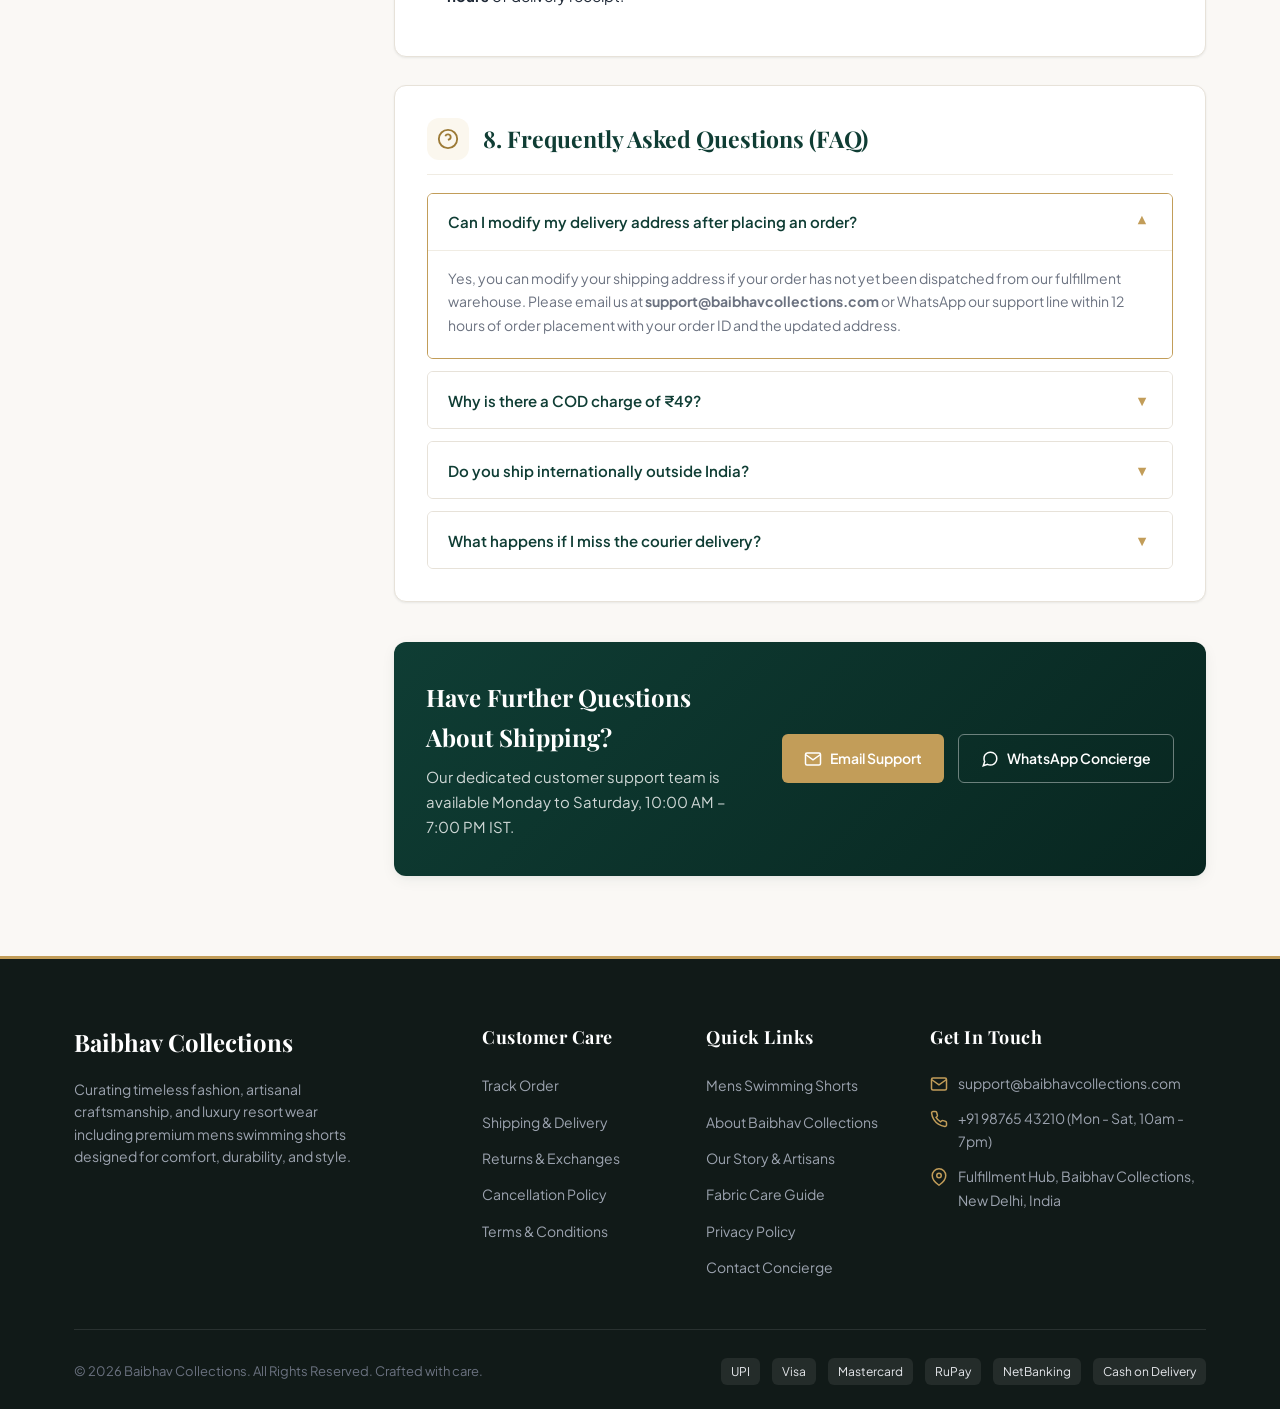
==== commit 71822179: "Incorporate mens swimming shorts keyword across index, styles, and policy files" ====
--- a/shipping-and-delivery-policy.html
+++ b/shipping-and-delivery-policy.html
@@ -3,8 +3,9 @@
 <head>
   <meta charset="UTF-8">
   <meta name="viewport" content="width=device-width, initial-scale=1.0">
-  <title>Shipping & Delivery Policy | Baibhav Collections</title>
-  <meta name="description" content="Read Baibhav Collections Shipping and Delivery Policy. Learn about our delivery timelines, free shipping, prepaid discounts, COD terms, and live order tracking.">
+  <title>Shipping & Delivery Policy | Baibhav Collections - Mens Swimming Shorts & Apparel</title>
+  <meta name="description" content="Read Baibhav Collections Shipping and Delivery Policy. Express delivery, free shipping over ₹999, and easy tracking for mens swimming shorts, beachwear, and luxury collections.">
+  <meta name="keywords" content="mens swimming shorts, swim shorts for men, swimwear, Baibhav Collections, shipping policy, delivery policy">
 
   <!-- Google Fonts -->
   <link rel="preconnect" href="https://fonts.googleapis.com">
@@ -18,7 +19,7 @@
 
   <!-- Top Announcement Bar -->
   <aside class="announcement-bar" aria-label="Store announcement">
-    <p>Complimentary Express Shipping on Orders Above ₹999 &bull; <span class="highlight">Flat 5% OFF</span> on All Prepaid Orders!</p>
+    <p>Complimentary Express Shipping on Orders Above ₹999 &bull; <span class="highlight">Flat 5% OFF</span> on Prepaid Orders for Mens Swimming Shorts &amp; Collections!</p>
   </aside>
 
   <!-- Site Header -->
@@ -32,6 +33,7 @@
       <nav class="main-nav" aria-label="Main Navigation">
         <a href="#" class="nav-link">Home</a>
         <a href="#" class="nav-link">New Arrivals</a>
+        <a href="#" class="nav-link">Mens Swimming Shorts</a>
         <a href="#" class="nav-link">Best Collection</a>
         <a href="#" class="nav-link">Best Sellers</a>
         <a href="#" class="nav-link active">Shipping Policy</a>
@@ -39,7 +41,7 @@
       </nav>
 
       <div class="header-actions">
-        <button class="action-btn" title="Search Best Collection" aria-label="Search">
+        <button class="action-btn" title="Search Mens Swimming Shorts & Collections" aria-label="Search">
           <svg width="20" height="20" viewBox="0 0 24 24" fill="none" stroke="currentColor" stroke-width="2" stroke-linecap="round" stroke-linejoin="round">
             <circle cx="11" cy="11" r="8"></circle>
             <line x1="21" y1="21" x2="16.65" y2="16.65"></line>
@@ -73,7 +75,7 @@
         <span>Shipping &amp; Delivery</span>
       </nav>
       <h1>Shipping &amp; Delivery Policy</h1>
-      <p class="subtitle">At Baibhav Collections, we pride ourselves on delivering your cherished purchases in the fastest, safest, and most pristine condition right to your doorstep.</p>
+      <p class="subtitle">At Baibhav Collections, we pride ourselves on delivering your cherished purchases—including our signature mens swimming shorts, resort wear, and luxury apparel—in the fastest, safest, and most pristine condition right to your doorstep.</p>
       <div class="last-updated">
         <svg width="14" height="14" viewBox="0 0 24 24" fill="none" stroke="currentColor" stroke-width="2">
           <circle cx="12" cy="12" r="10"></circle>
@@ -227,7 +229,7 @@
             <h2>1. What is Baibhav Collections Shipping Policy?</h2>
           </div>
           <div class="policy-text">
-            <p>At <strong>Baibhav Collections</strong>, we endeavor to ship products ordered by you in the fastest turnaround time possible and deliver them safely to your doorstep in luxury, tamper-evident packaging.</p>
+            <p>At <strong>Baibhav Collections</strong>, we endeavor to ship products ordered by you—including our trending range of <strong>mens swimming shorts</strong>, luxury beachwear, and designer apparel—in the fastest turnaround time possible and deliver them safely to your doorstep in luxury, tamper-evident packaging.</p>
             <p>We process all orders within <strong>24 to 48 working hours</strong> after verification. All shipments are managed through India's premier courier networks with end-to-end tracking from dispatch until final handover.</p>
             
             <div class="note-callout accent">
@@ -500,7 +502,7 @@
             <h2>7. Package Inspection, Damaged or Tampered Shipments</h2>
           </div>
           <div class="policy-text">
-            <p>Every piece at Baibhav Collections undergoes a rigorous multi-stage quality check and is sealed in our branded, tamper-evident outer polybag or security box.</p>
+            <p>Every piece at Baibhav Collections—from our quick-dry <strong>mens swimming shorts</strong> to curated designer apparel—undergoes a rigorous multi-stage quality check and is sealed in our branded, tamper-evident outer polybag or security box.</p>
             <ul style="margin-left: 20px; margin-bottom: 14px;">
               <li style="margin-bottom: 8px;"><strong>Do Not Accept Damaged Outer Packaging:</strong> If the parcel appears clearly opened, torn, or taped with generic unbranded tape, please <em>refuse acceptance</em> from the delivery person and mention "Refused due to tampered package" on the delivery sheet.</li>
               <li style="margin-bottom: 8px;"><strong>Unboxing Video:</strong> We strongly advise recording a 360-degree unboxing video right from opening the outer sealed packet. This ensures immediate replacement or refund in the rare event of missing or transit-damaged items.</li>
@@ -606,7 +608,7 @@
       <div class="footer-top">
         <div class="footer-col brand-col">
           <span class="brand-name" style="font-family: var(--font-serif); font-size: 1.5rem; font-weight: 700; color: #fff;">Baibhav Collections</span>
-          <p>Curating timeless fashion, artisanal craftsmanship, and luxury collections designed to make every occasion memorable.</p>
+          <p>Curating timeless fashion, artisanal craftsmanship, and luxury resort wear including premium mens swimming shorts designed for comfort, durability, and style.</p>
         </div>
 
         <div class="footer-col">
@@ -623,6 +625,7 @@
         <div class="footer-col">
           <h4>Quick Links</h4>
           <ul class="footer-links">
+            <li><a href="#">Mens Swimming Shorts</a></li>
             <li><a href="#">About Baibhav Collections</a></li>
             <li><a href="#">Our Story &amp; Artisans</a></li>
             <li><a href="#">Fabric Care Guide</a></li>
--- a/css/style.css
+++ b/css/style.css
@@ -144,7 +144,7 @@
 .main-nav {
   display: flex;
   align-items: center;
-  gap: 28px;
+  gap: 20px;
 }
 
 .nav-link {
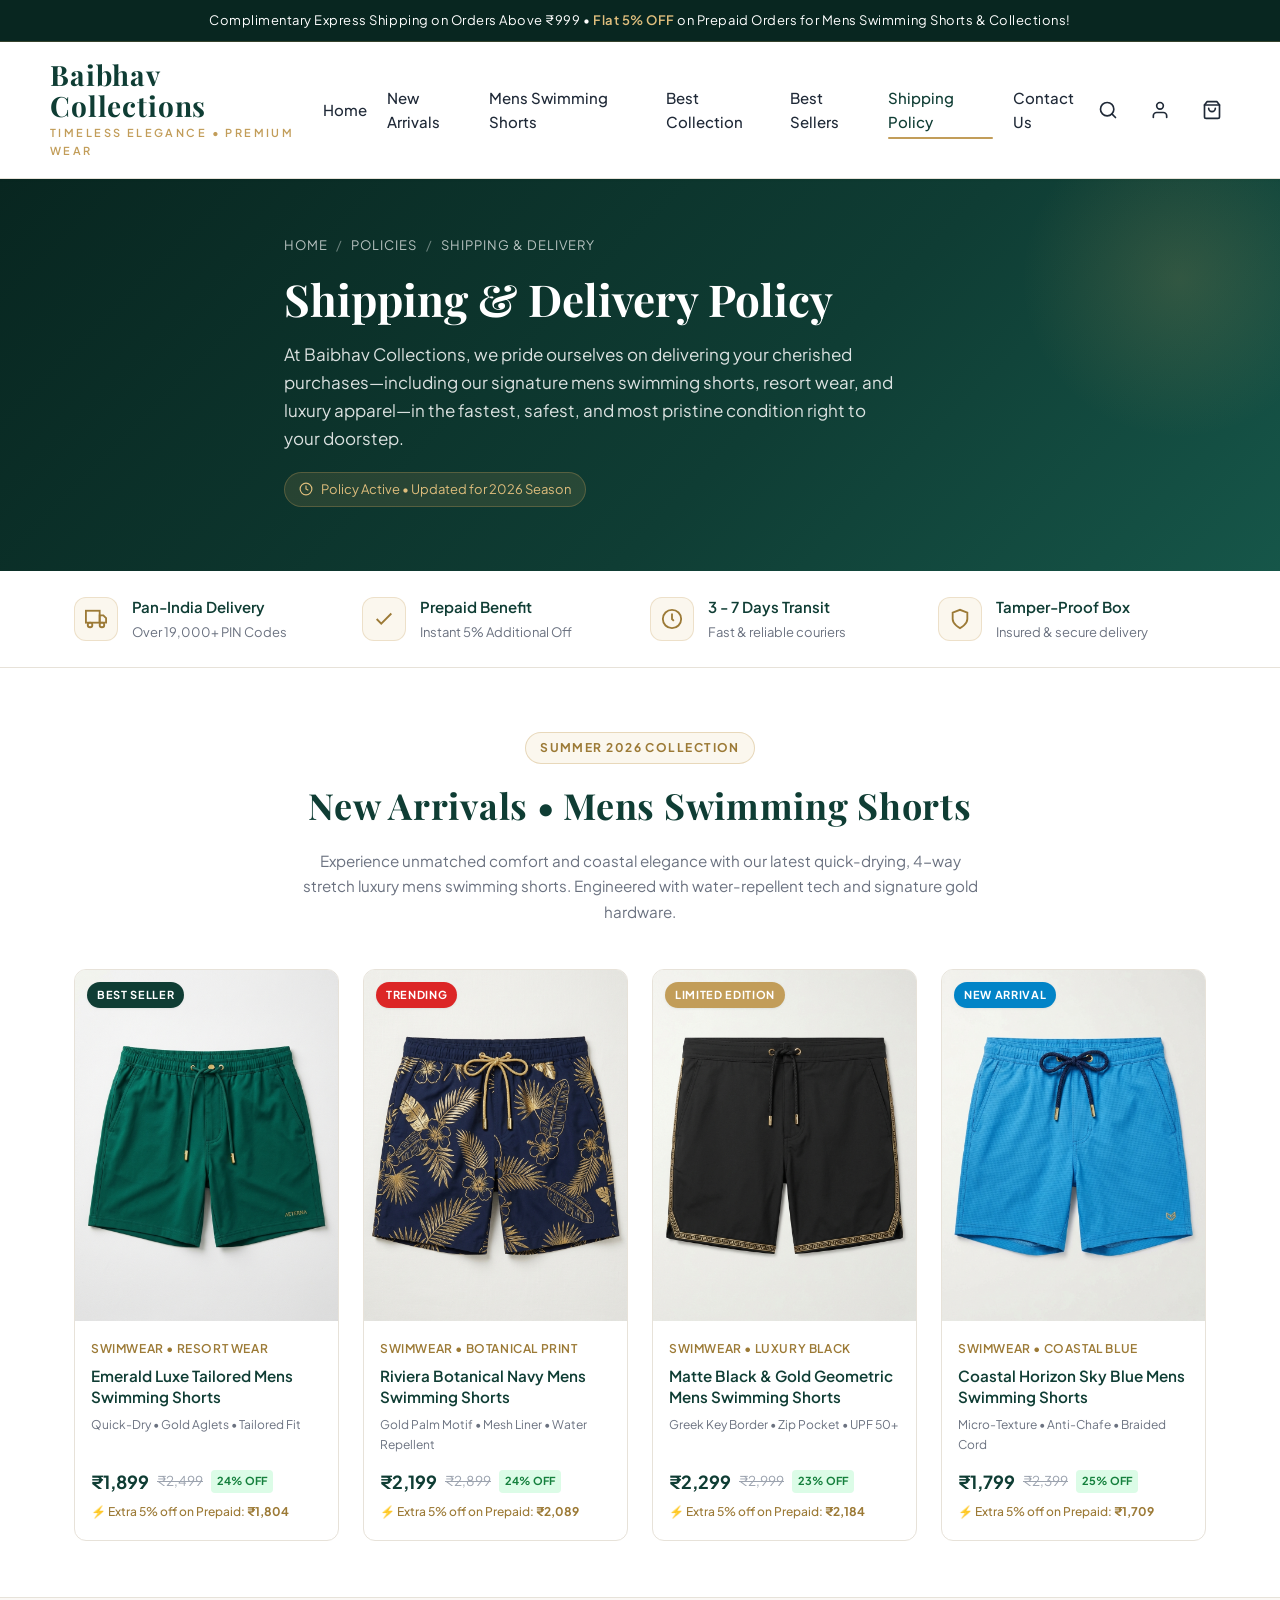
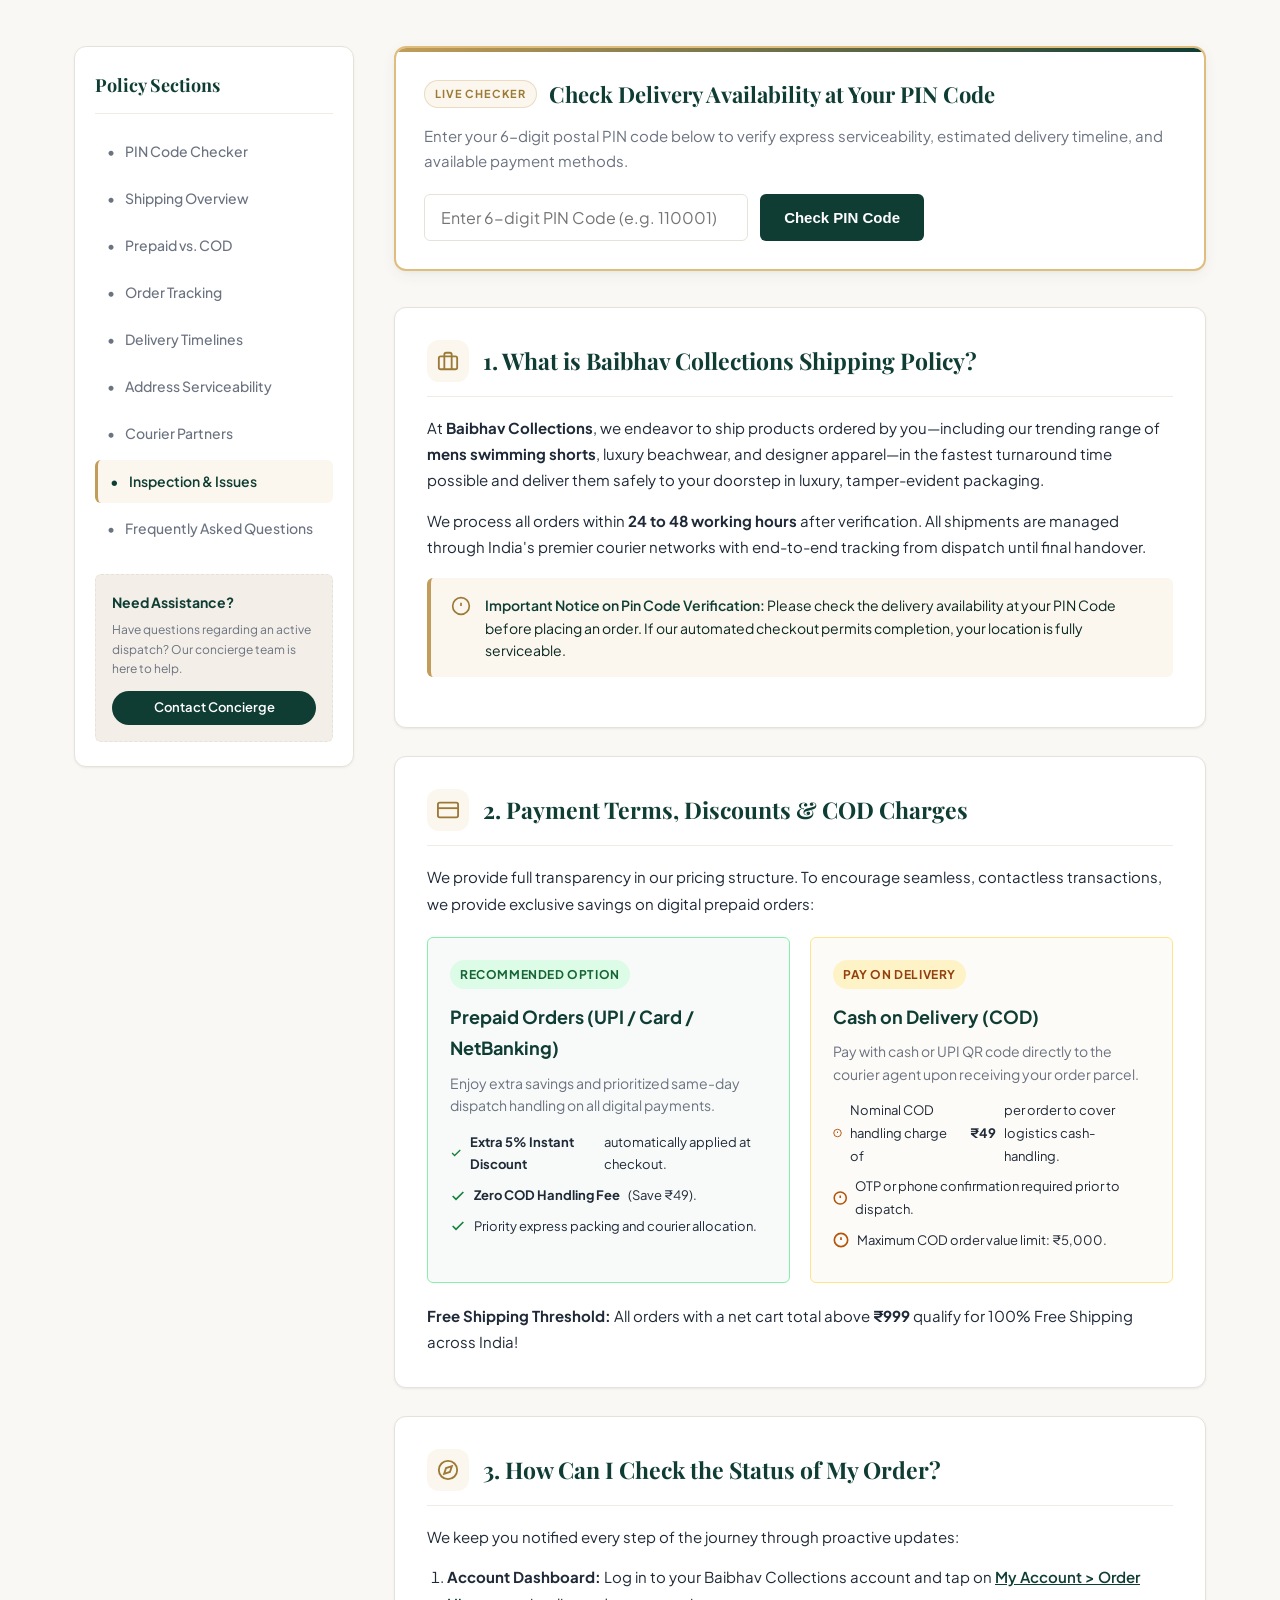
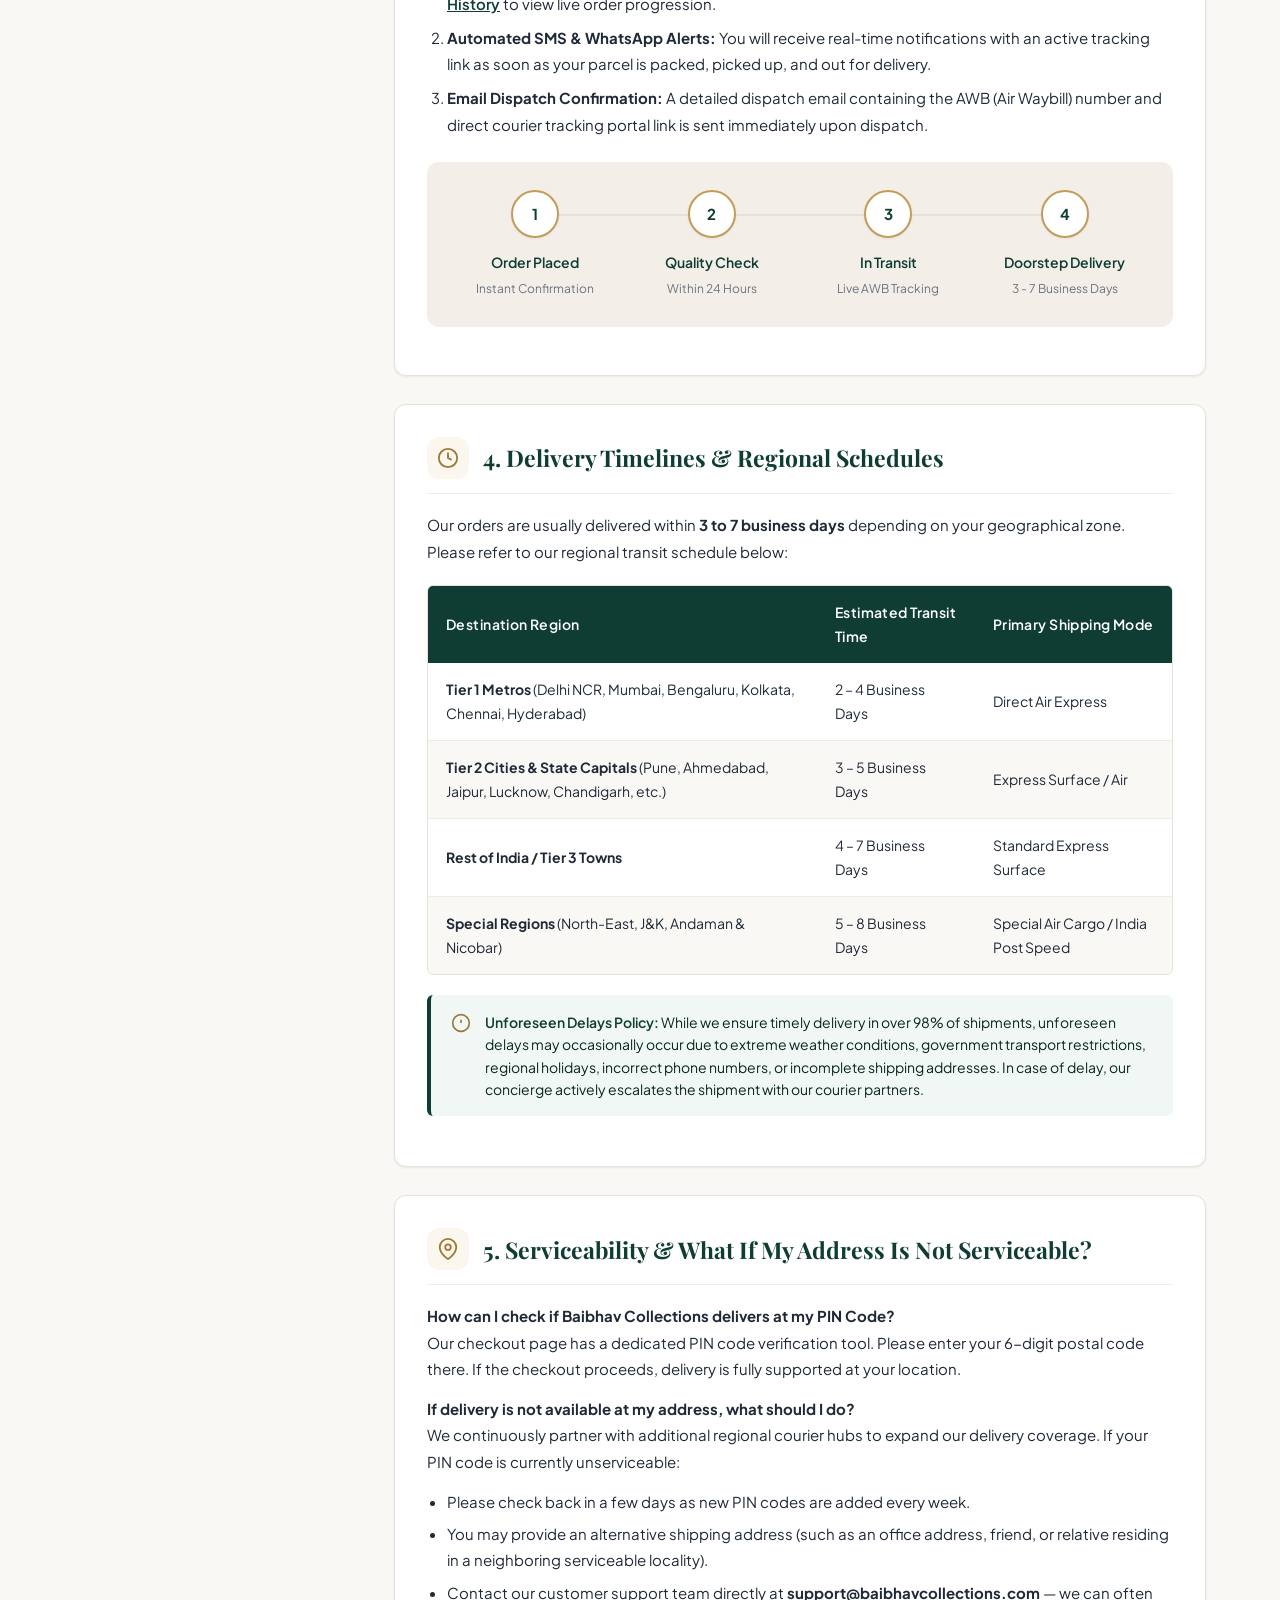
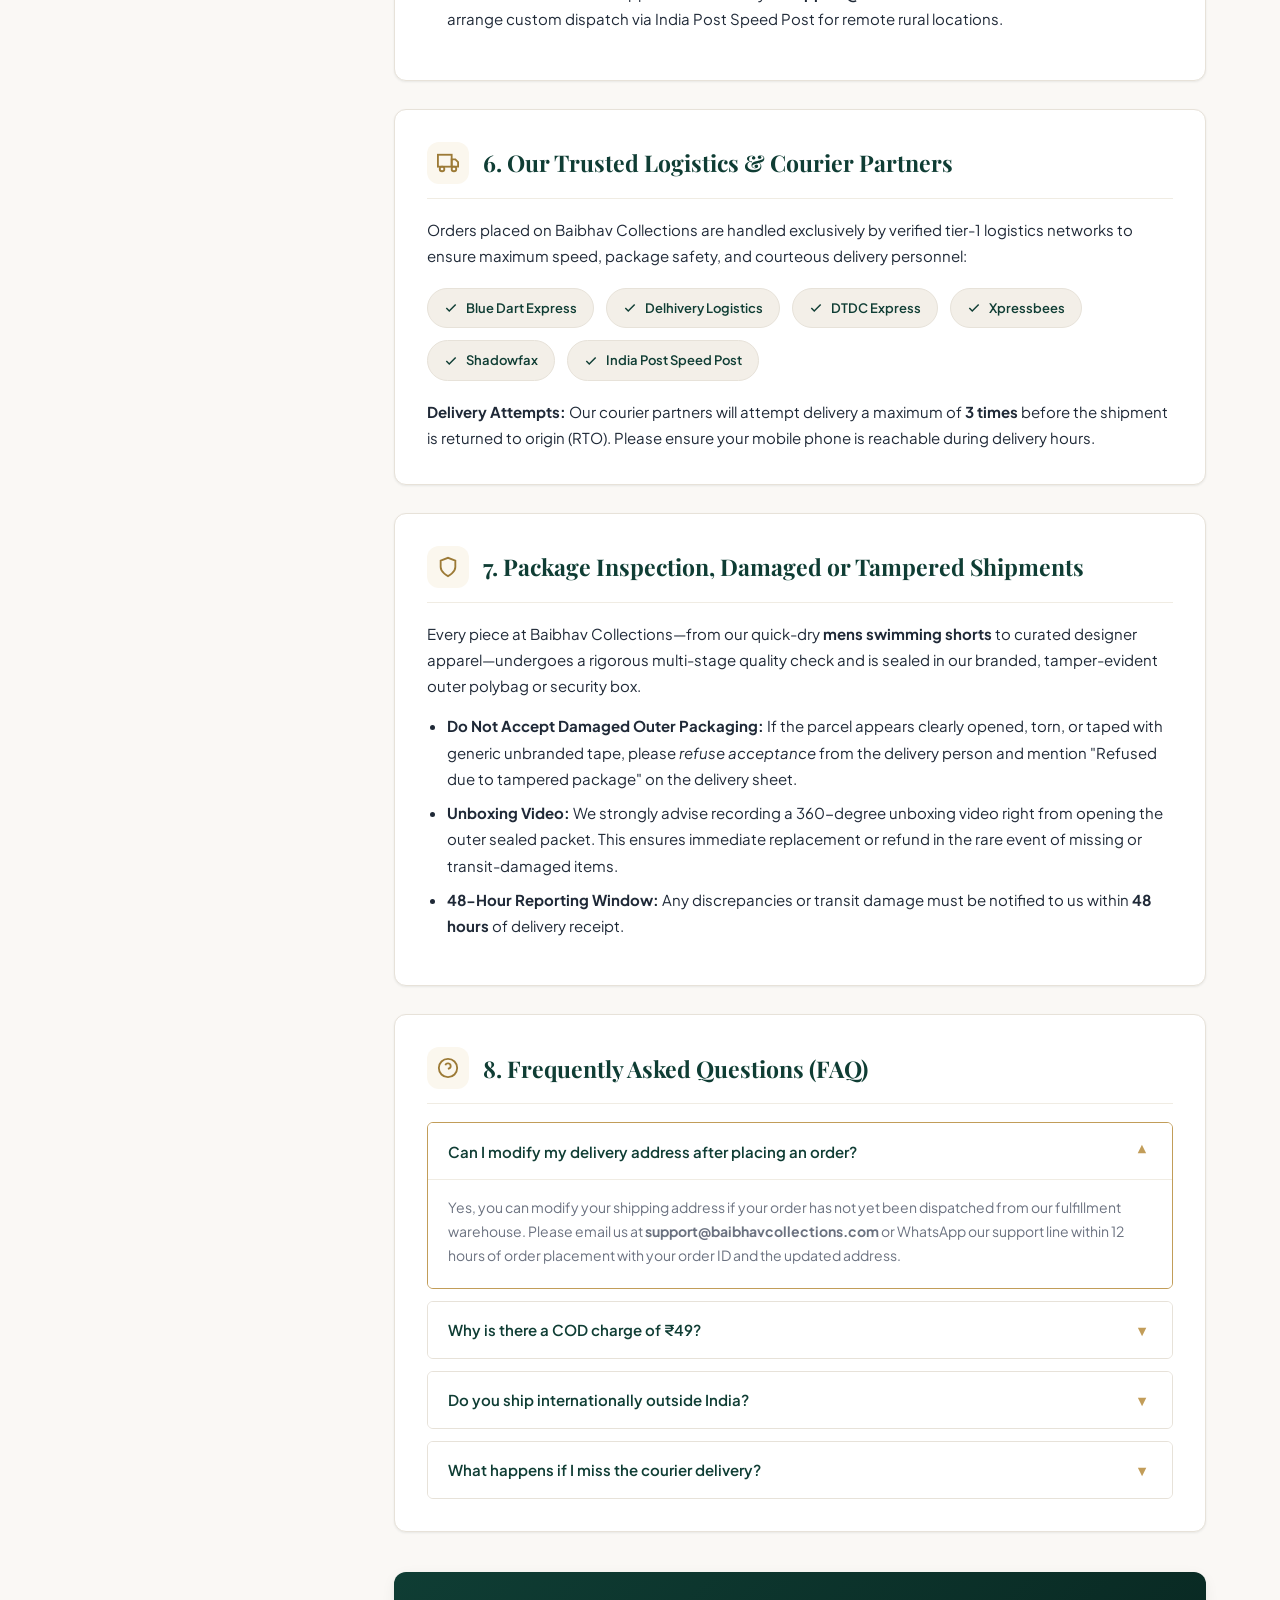
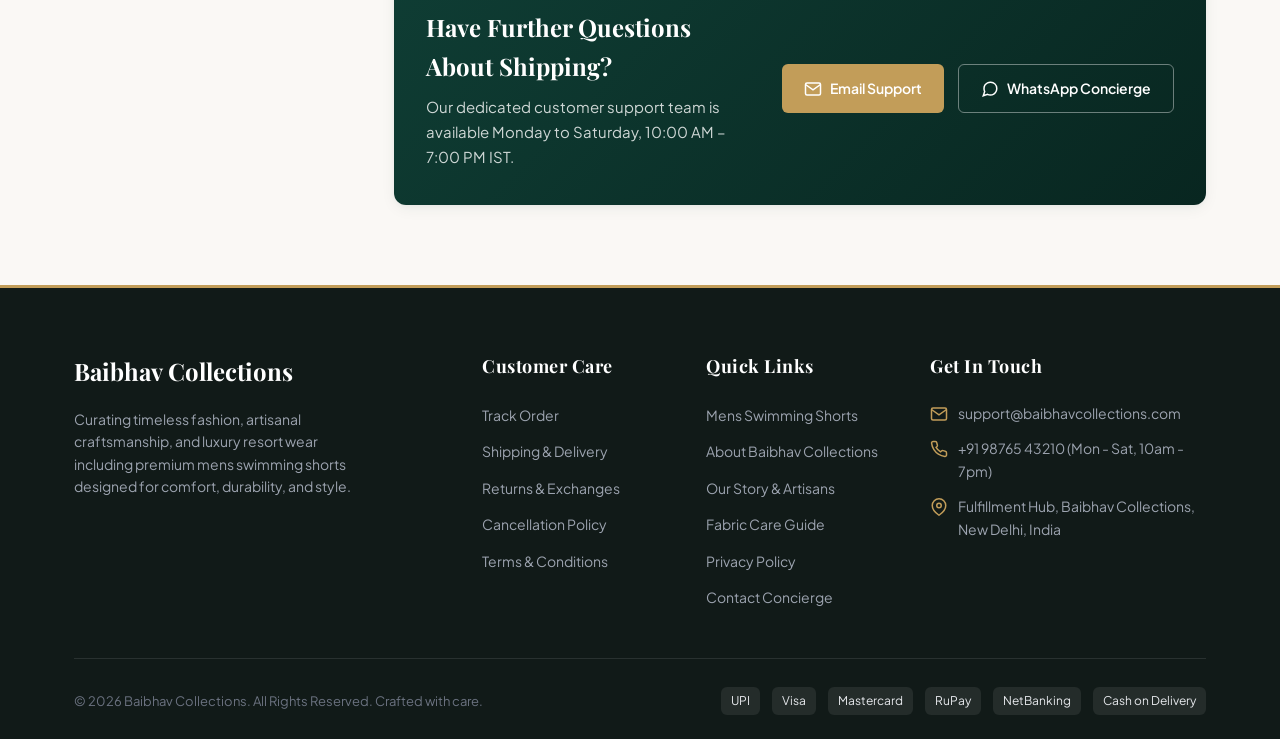
==== commit df685ec7: "Add New Arrivals product section with luxury mens swimming shorts images" ====
--- a/shipping-and-delivery-policy.html
+++ b/shipping-and-delivery-policy.html
@@ -32,10 +32,10 @@
 
       <nav class="main-nav" aria-label="Main Navigation">
         <a href="#" class="nav-link">Home</a>
-        <a href="#" class="nav-link">New Arrivals</a>
-        <a href="#" class="nav-link">Mens Swimming Shorts</a>
-        <a href="#" class="nav-link">Best Collection</a>
-        <a href="#" class="nav-link">Best Sellers</a>
+        <a href="#newArrivals" class="nav-link">New Arrivals</a>
+        <a href="#newArrivals" class="nav-link">Mens Swimming Shorts</a>
+        <a href="#newArrivals" class="nav-link">Best Collection</a>
+        <a href="#newArrivals" class="nav-link">Best Sellers</a>
         <a href="#" class="nav-link active">Shipping Policy</a>
         <a href="#supportSection" class="nav-link">Contact Us</a>
       </nav>
@@ -138,6 +138,115 @@
         <div class="trust-text">
           <h4>Tamper-Proof Box</h4>
           <p>Insured &amp; secure delivery</p>
+        </div>
+      </div>
+    </div>
+  </section>
+ 
+  <!-- New Arrivals Showcase Section -->
+  <section id="newArrivals" class="new-arrivals-section">
+    <div class="container">
+      <div class="section-header-center">
+        <span class="subheading-badge">Summer 2026 Collection</span>
+        <h2>New Arrivals &bull; Mens Swimming Shorts</h2>
+        <p class="section-desc">Experience unmatched comfort and coastal elegance with our latest quick-drying, 4-way stretch luxury mens swimming shorts. Engineered with water-repellent tech and signature gold hardware.</p>
+      </div>
+
+      <div class="products-grid">
+        <!-- Product 1 -->
+        <div class="product-card">
+          <div class="product-img-box">
+            <span class="product-tag badge-bestseller">Best Seller</span>
+            <img src="images/emerald-swim-shorts.jpg" alt="Emerald Luxe Tailored Mens Swimming Shorts" loading="lazy">
+            <div class="product-overlay">
+              <button class="btn-quick-add" onclick="handleAddToCart('Emerald Luxe Tailored Mens Swimming Shorts')">Add to Cart</button>
+            </div>
+          </div>
+          <div class="product-details">
+            <span class="product-category">Swimwear &bull; Resort Wear</span>
+            <h3 class="product-title">Emerald Luxe Tailored Mens Swimming Shorts</h3>
+            <div class="product-meta-specs">
+              <span>Quick-Dry</span> &bull; <span>Gold Aglets</span> &bull; <span>Tailored Fit</span>
+            </div>
+            <div class="product-price-row">
+              <span class="current-price">₹1,899</span>
+              <span class="mrp-price">₹2,499</span>
+              <span class="discount-pill">24% OFF</span>
+            </div>
+            <p class="prepaid-saving-tag">⚡ Extra 5% off on Prepaid: <strong>₹1,804</strong></p>
+          </div>
+        </div>
+
+        <!-- Product 2 -->
+        <div class="product-card">
+          <div class="product-img-box">
+            <span class="product-tag badge-trending">Trending</span>
+            <img src="images/tropical-navy-swim-shorts.jpg" alt="Riviera Botanical Navy Mens Swimming Shorts" loading="lazy">
+            <div class="product-overlay">
+              <button class="btn-quick-add" onclick="handleAddToCart('Riviera Botanical Navy Mens Swimming Shorts')">Add to Cart</button>
+            </div>
+          </div>
+          <div class="product-details">
+            <span class="product-category">Swimwear &bull; Botanical Print</span>
+            <h3 class="product-title">Riviera Botanical Navy Mens Swimming Shorts</h3>
+            <div class="product-meta-specs">
+              <span>Gold Palm Motif</span> &bull; <span>Mesh Liner</span> &bull; <span>Water Repellent</span>
+            </div>
+            <div class="product-price-row">
+              <span class="current-price">₹2,199</span>
+              <span class="mrp-price">₹2,899</span>
+              <span class="discount-pill">24% OFF</span>
+            </div>
+            <p class="prepaid-saving-tag">⚡ Extra 5% off on Prepaid: <strong>₹2,089</strong></p>
+          </div>
+        </div>
+
+        <!-- Product 3 -->
+        <div class="product-card">
+          <div class="product-img-box">
+            <span class="product-tag badge-limited">Limited Edition</span>
+            <img src="images/geometric-black-swim-shorts.jpg" alt="Matte Black & Gold Geometric Mens Swimming Shorts" loading="lazy">
+            <div class="product-overlay">
+              <button class="btn-quick-add" onclick="handleAddToCart('Matte Black & Gold Geometric Mens Swimming Shorts')">Add to Cart</button>
+            </div>
+          </div>
+          <div class="product-details">
+            <span class="product-category">Swimwear &bull; Luxury Black</span>
+            <h3 class="product-title">Matte Black &amp; Gold Geometric Mens Swimming Shorts</h3>
+            <div class="product-meta-specs">
+              <span>Greek Key Border</span> &bull; <span>Zip Pocket</span> &bull; <span>UPF 50+</span>
+            </div>
+            <div class="product-price-row">
+              <span class="current-price">₹2,299</span>
+              <span class="mrp-price">₹2,999</span>
+              <span class="discount-pill">23% OFF</span>
+            </div>
+            <p class="prepaid-saving-tag">⚡ Extra 5% off on Prepaid: <strong>₹2,184</strong></p>
+          </div>
+        </div>
+
+        <!-- Product 4 -->
+        <div class="product-card">
+          <div class="product-img-box">
+            <span class="product-tag badge-new">New Arrival</span>
+            <img src="images/coastal-blue-swim-shorts.jpg" alt="Coastal Horizon Sky Blue Mens Swimming Shorts" loading="lazy">
+            <div class="product-overlay">
+              <button class="btn-quick-add" onclick="handleAddToCart('Coastal Horizon Sky Blue Mens Swimming Shorts')">Add to Cart</button>
+            </div>
+          </div>
+          <div class="product-details">
+            <span class="product-category">Swimwear &bull; Coastal Blue</span>
+            <h3 class="product-title">Coastal Horizon Sky Blue Mens Swimming Shorts</h3>
+            <div class="product-meta-specs">
+              <span>Micro-Texture</span> &bull; <span>Anti-Chafe</span> &bull; <span>Braided Cord</span>
+            </div>
+            <div class="product-price-row">
+              <span class="current-price">₹1,799</span>
+              <span class="mrp-price">₹2,399</span>
+              <span class="discount-pill">25% OFF</span>
+            </div>
+            <p class="prepaid-saving-tag">⚡ Extra 5% off on Prepaid: <strong>₹1,709</strong></p>
+          </div>
         </div>
       </div>
     </div>
--- a/css/style.css
+++ b/css/style.css
@@ -1145,3 +1145,257 @@
     flex-direction: column;
   }
 }
+
+/* New Arrivals Section */
+.new-arrivals-section {
+  padding: 64px 0 56px;
+  background: #ffffff;
+  border-bottom: 1px solid var(--color-border);
+}
+
+.section-header-center {
+  text-align: center;
+  max-width: 680px;
+  margin: 0 auto 44px;
+}
+
+.subheading-badge {
+  display: inline-block;
+  background: var(--color-accent-soft);
+  color: var(--color-accent-dark);
+  font-size: 0.75rem;
+  font-weight: 700;
+  text-transform: uppercase;
+  letter-spacing: 0.12em;
+  padding: 5px 14px;
+  border-radius: var(--radius-full);
+  border: 1px solid rgba(194, 157, 89, 0.35);
+  margin-bottom: 12px;
+}
+
+.section-header-center h2 {
+  font-family: var(--font-serif);
+  font-size: 2.25rem;
+  color: var(--color-primary);
+  margin-bottom: 12px;
+  letter-spacing: 0.02em;
+}
+
+.section-header-center .section-desc {
+  font-size: 0.95rem;
+  color: var(--color-text-muted);
+  line-height: 1.7;
+}
+
+.products-grid {
+  display: grid;
+  grid-template-columns: repeat(4, 1fr);
+  gap: 24px;
+}
+
+.product-card {
+  background: #ffffff;
+  border: 1px solid var(--color-border);
+  border-radius: var(--radius-md);
+  overflow: hidden;
+  transition: all var(--transition-normal);
+  display: flex;
+  flex-direction: column;
+}
+
+.product-card:hover {
+  transform: translateY(-4px);
+  box-shadow: var(--shadow-lg);
+  border-color: var(--color-accent-light);
+}
+
+.product-img-box {
+  position: relative;
+  aspect-ratio: 3 / 4;
+  overflow: hidden;
+  background: #f7f7f7;
+}
+
+.product-img-box img {
+  width: 100%;
+  height: 100%;
+  object-fit: cover;
+  transition: transform 0.5s ease;
+}
+
+.product-card:hover .product-img-box img {
+  transform: scale(1.06);
+}
+
+.product-tag {
+  position: absolute;
+  top: 12px;
+  left: 12px;
+  z-index: 3;
+  font-size: 0.6875rem;
+  font-weight: 700;
+  text-transform: uppercase;
+  letter-spacing: 0.06em;
+  padding: 4px 10px;
+  border-radius: var(--radius-full);
+  box-shadow: var(--shadow-sm);
+}
+
+.badge-bestseller {
+  background: var(--color-primary);
+  color: #ffffff;
+}
+
+.badge-trending {
+  background: #dc2626;
+  color: #ffffff;
+}
+
+.badge-limited {
+  background: var(--color-accent);
+  color: #ffffff;
+}
+
+.badge-new {
+  background: #0284c7;
+  color: #ffffff;
+}
+
+.product-overlay {
+  position: absolute;
+  inset: 0;
+  background: rgba(15, 61, 52, 0.25);
+  display: flex;
+  align-items: flex-end;
+  justify-content: center;
+  padding: 16px;
+  opacity: 0;
+  transition: opacity var(--transition-fast);
+}
+
+.product-card:hover .product-overlay {
+  opacity: 1;
+}
+
+.btn-quick-add {
+  width: 100%;
+  padding: 11px;
+  background: var(--color-primary);
+  color: #ffffff;
+  border: 1px solid var(--color-accent);
+  border-radius: var(--radius-sm);
+  font-size: 0.875rem;
+  font-weight: 600;
+  cursor: pointer;
+  transition: all var(--transition-fast);
+  transform: translateY(10px);
+}
+
+.product-card:hover .btn-quick-add {
+  transform: translateY(0);
+}
+
+.btn-quick-add:hover {
+  background: var(--color-accent);
+  color: var(--color-primary-dark);
+}
+
+.product-details {
+  padding: 18px 16px;
+  display: flex;
+  flex-direction: column;
+  flex-grow: 1;
+}
+
+.product-category {
+  font-size: 0.75rem;
+  color: var(--color-accent-dark);
+  font-weight: 600;
+  text-transform: uppercase;
+  letter-spacing: 0.05em;
+  margin-bottom: 6px;
+}
+
+.product-title {
+  font-family: var(--font-sans);
+  font-size: 0.95rem;
+  font-weight: 600;
+  color: var(--color-primary);
+  line-height: 1.4;
+  margin-bottom: 8px;
+}
+
+.product-meta-specs {
+  font-size: 0.75rem;
+  color: var(--color-text-muted);
+  margin-bottom: 12px;
+}
+
+.product-price-row {
+  display: flex;
+  align-items: center;
+  gap: 8px;
+  margin-top: auto;
+  margin-bottom: 6px;
+}
+
+.current-price {
+  font-size: 1.125rem;
+  font-weight: 700;
+  color: var(--color-primary);
+}
+
+.mrp-price {
+  font-size: 0.85rem;
+  color: var(--color-text-light);
+  text-decoration: line-through;
+}
+
+.discount-pill {
+  font-size: 0.6875rem;
+  font-weight: 700;
+  background: #dcfce7;
+  color: #15803d;
+  padding: 2px 6px;
+  border-radius: 4px;
+}
+
+.prepaid-saving-tag {
+  font-size: 0.75rem;
+  color: var(--color-accent-dark);
+  font-weight: 500;
+}
+
+.cart-toast {
+  position: fixed;
+  bottom: 24px;
+  right: 24px;
+  background: var(--color-primary-dark);
+  color: #ffffff;
+  border-left: 4px solid var(--color-accent);
+  padding: 14px 20px;
+  border-radius: var(--radius-sm);
+  box-shadow: var(--shadow-lg);
+  display: flex;
+  align-items: center;
+  gap: 12px;
+  z-index: 1000;
+  animation: slideUpToast 0.3s ease;
+}
+
+@keyframes slideUpToast {
+  from { transform: translateY(20px); opacity: 0; }
+  to { transform: translateY(0); opacity: 1; }
+}
+
+@media (max-width: 1024px) {
+  .products-grid {
+    grid-template-columns: repeat(2, 1fr);
+  }
+}
+
+@media (max-width: 600px) {
+  .products-grid {
+    grid-template-columns: 1fr;
+  }
+}
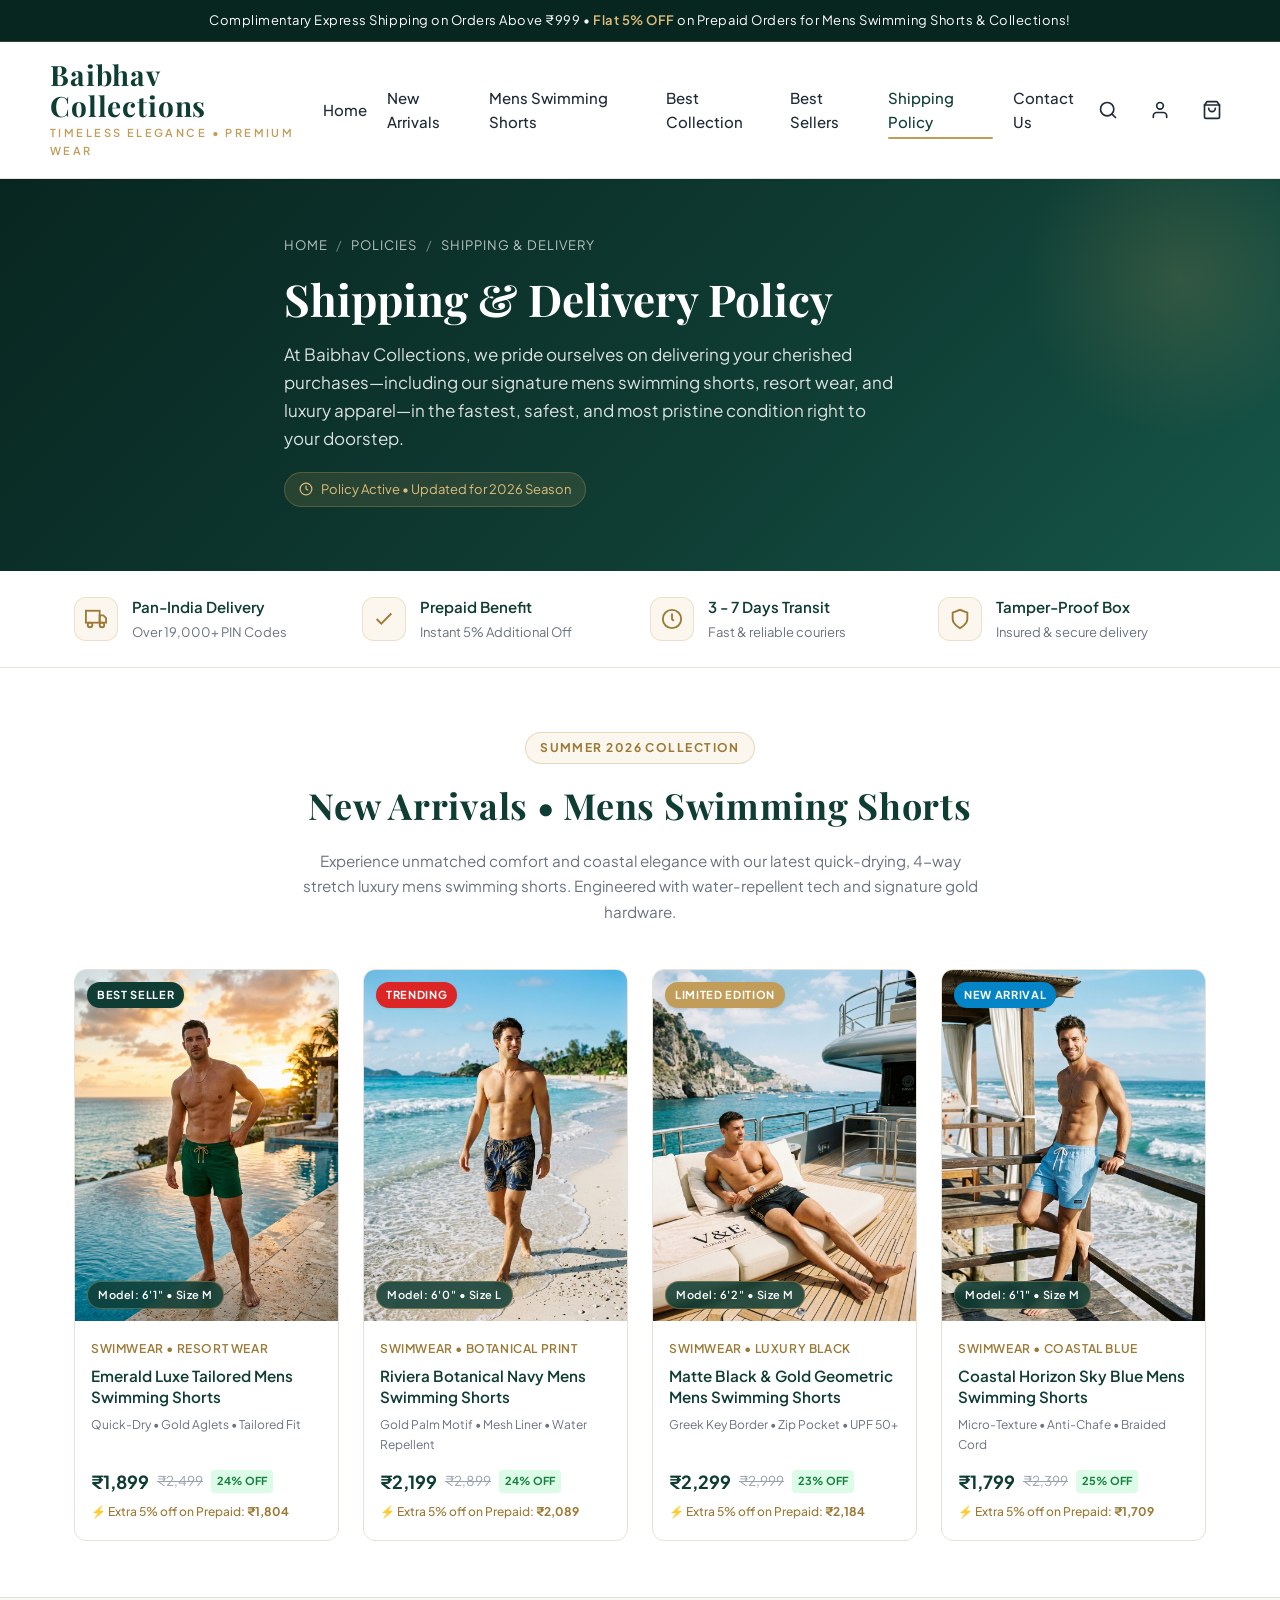
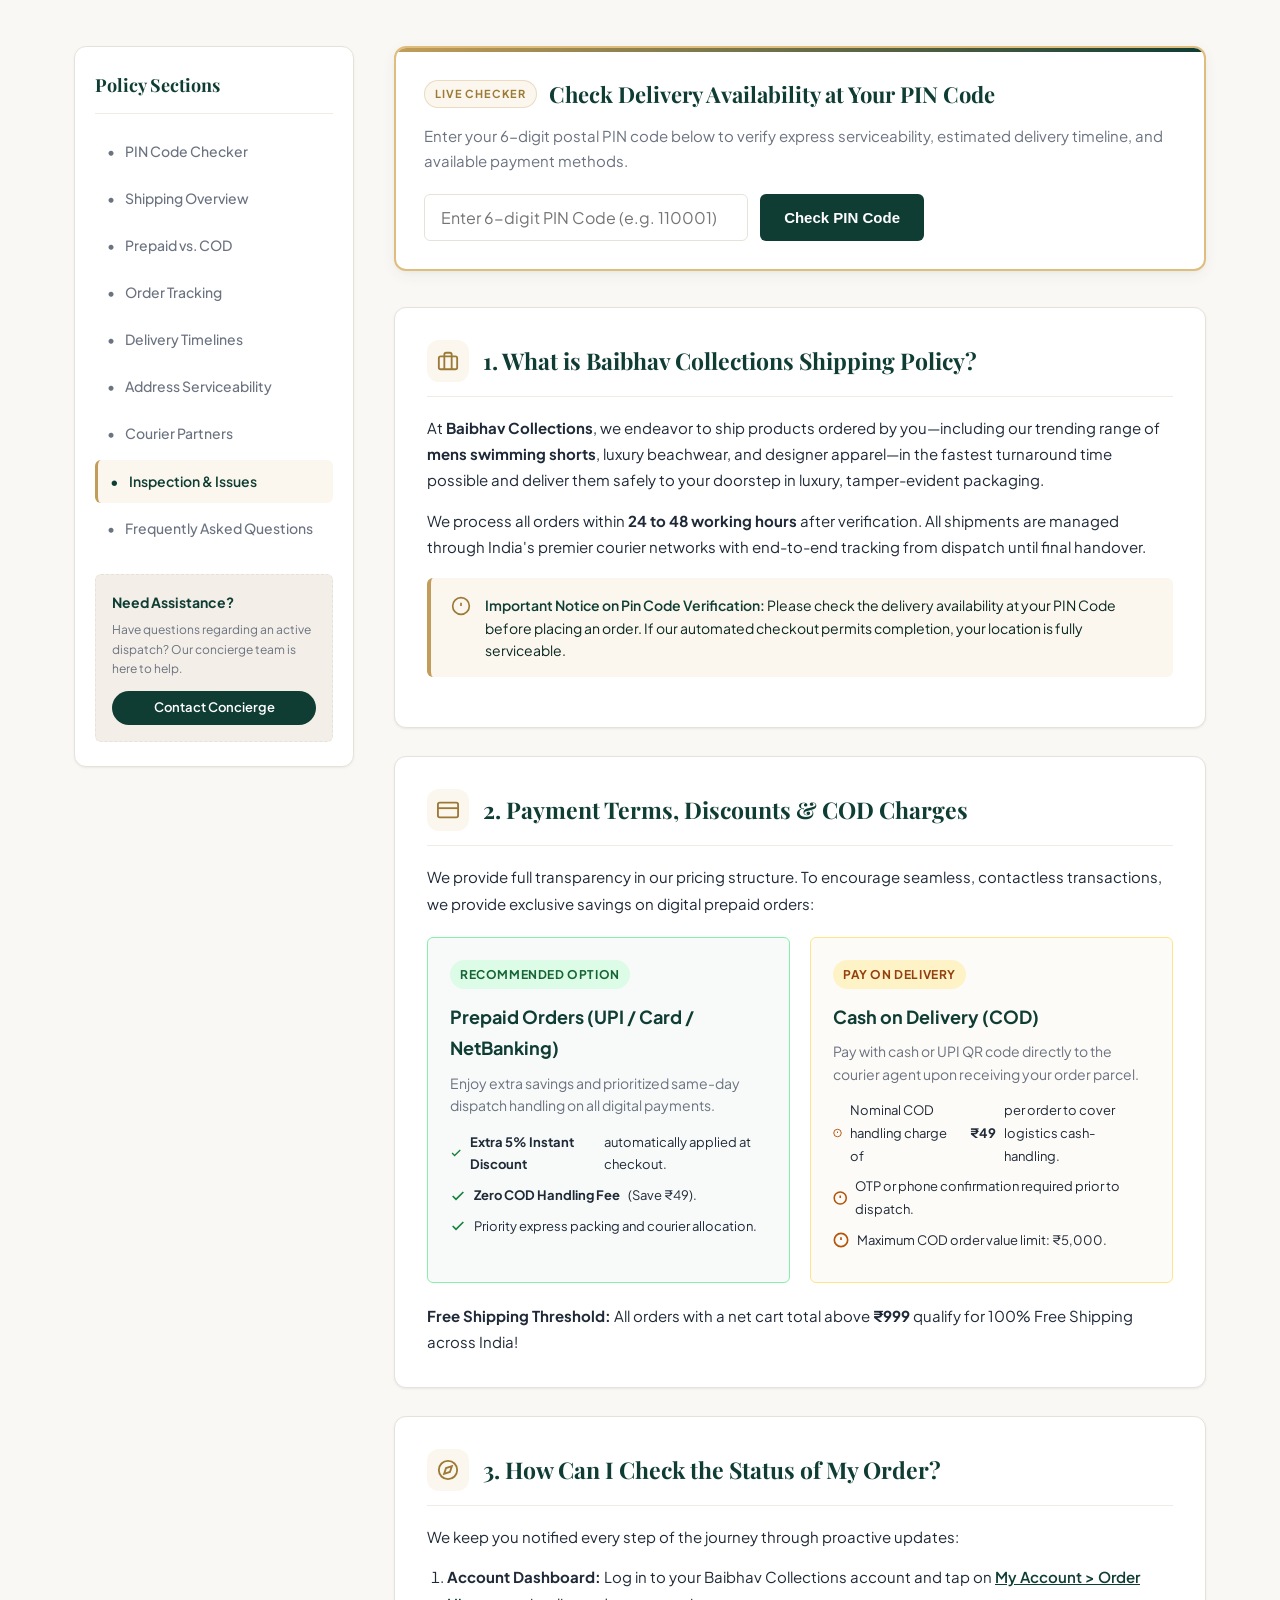
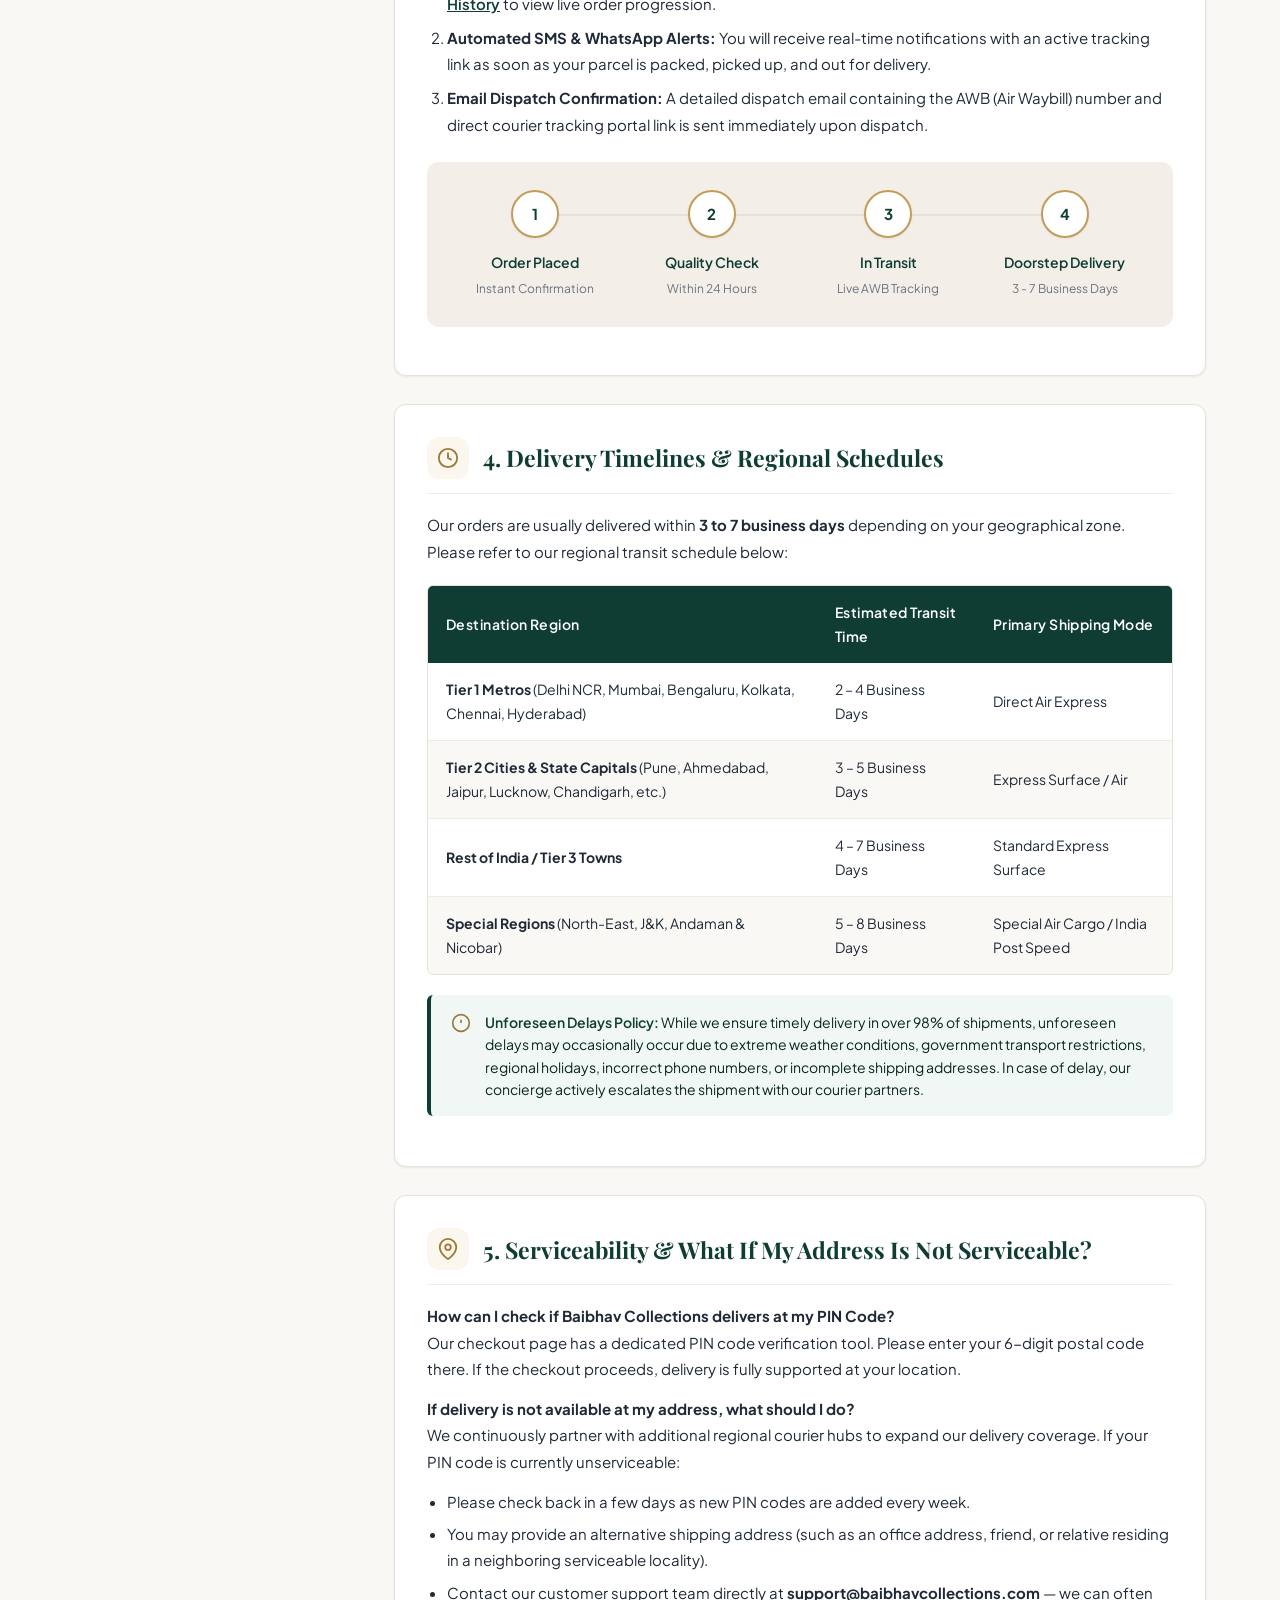
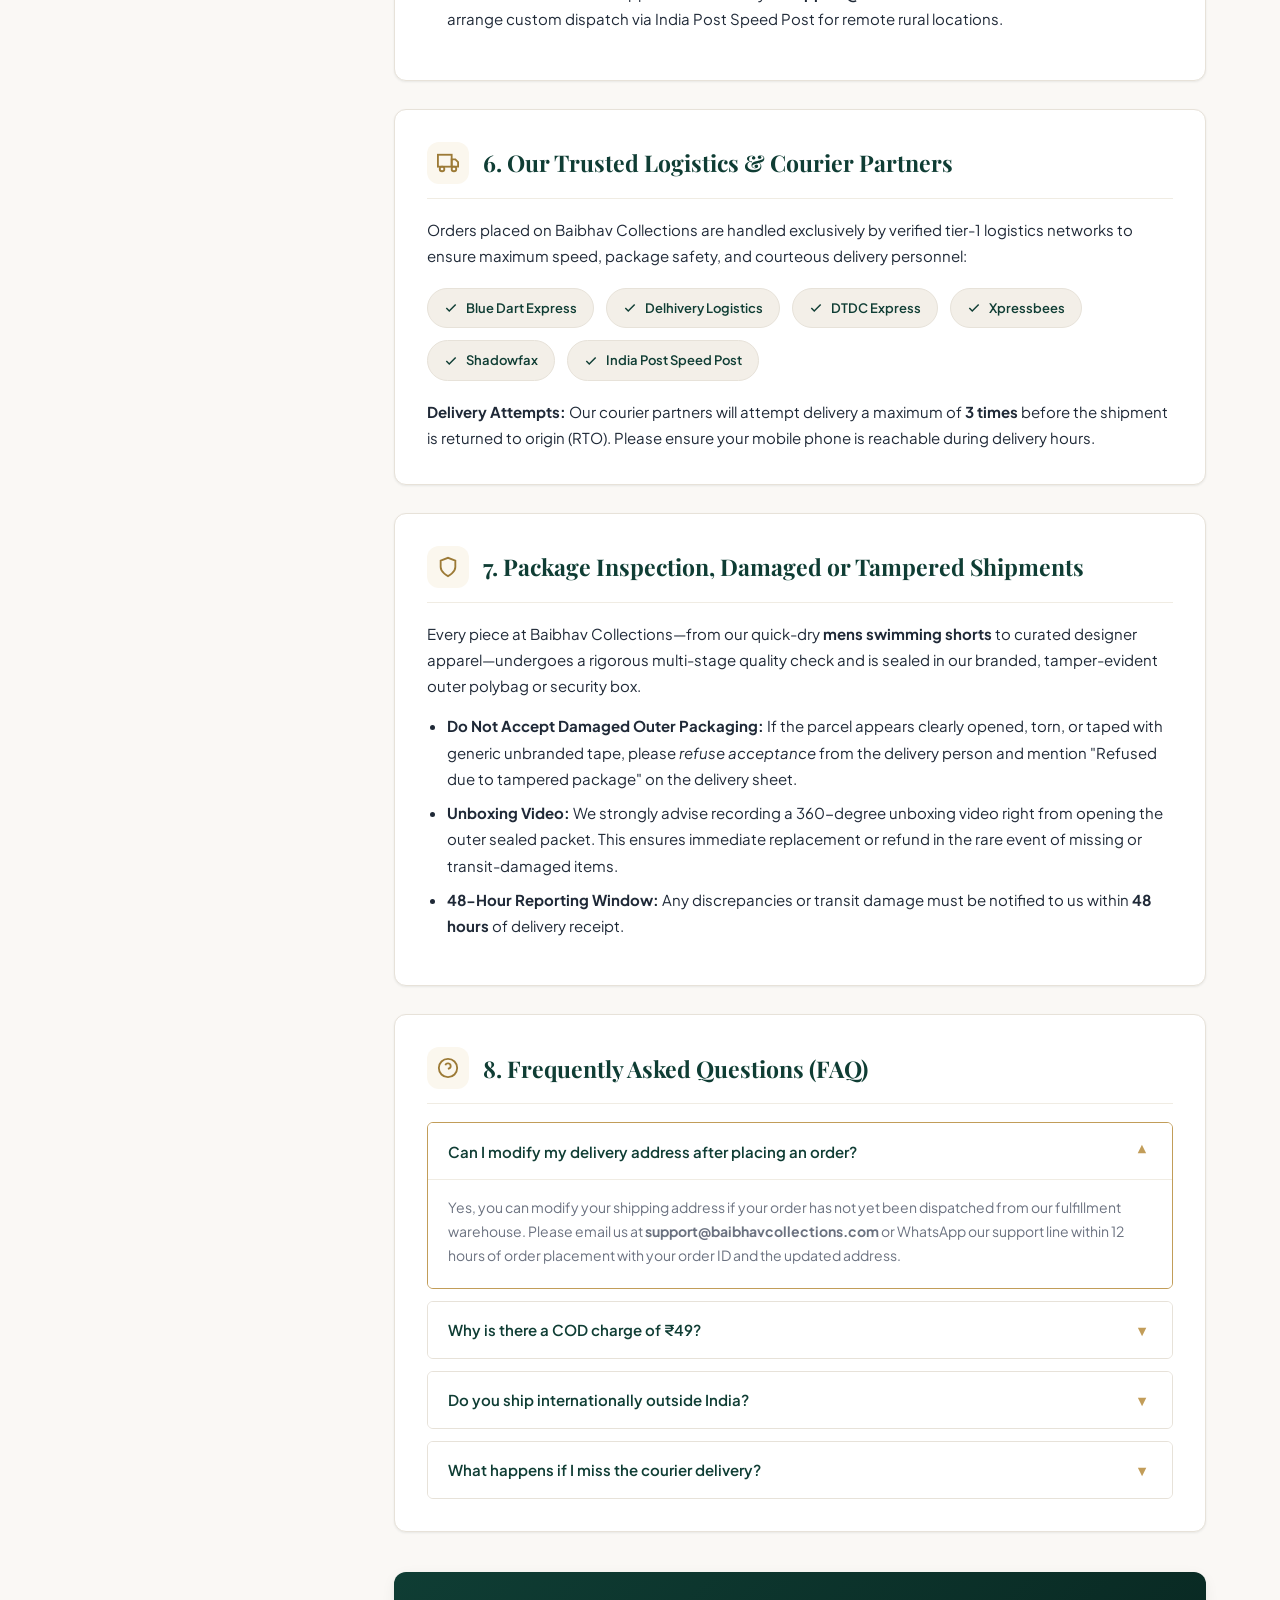
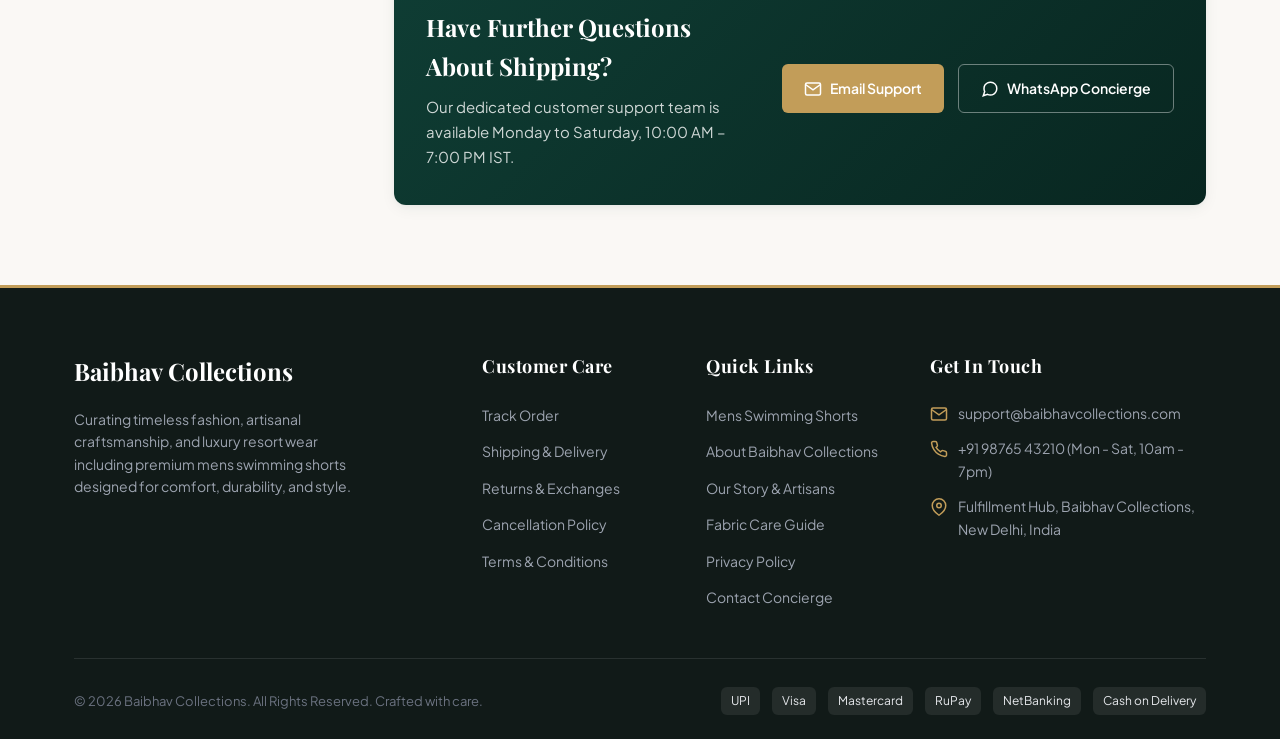
==== commit 052aa58b: "Add editorial fashion model images to New Arrivals with interactive hover flip" ====
--- a/shipping-and-delivery-policy.html
+++ b/shipping-and-delivery-policy.html
@@ -157,7 +157,9 @@
         <div class="product-card">
           <div class="product-img-box">
             <span class="product-tag badge-bestseller">Best Seller</span>
-            <img src="images/emerald-swim-shorts.jpg" alt="Emerald Luxe Tailored Mens Swimming Shorts" loading="lazy">
+            <img src="images/model-emerald-shorts.jpg" alt="Model wearing Emerald Luxe Tailored Mens Swimming Shorts" class="img-primary" loading="lazy">
+            <img src="images/emerald-swim-shorts.jpg" alt="Emerald Luxe Tailored Mens Swimming Shorts product flat lay" class="img-secondary" loading="lazy">
+            <div class="model-size-badge">Model: 6'1" &bull; Size M</div>
             <div class="product-overlay">
               <button class="btn-quick-add" onclick="handleAddToCart('Emerald Luxe Tailored Mens Swimming Shorts')">Add to Cart</button>
             </div>
@@ -181,7 +183,9 @@
         <div class="product-card">
           <div class="product-img-box">
             <span class="product-tag badge-trending">Trending</span>
-            <img src="images/tropical-navy-swim-shorts.jpg" alt="Riviera Botanical Navy Mens Swimming Shorts" loading="lazy">
+            <img src="images/model-tropical-shorts.jpg" alt="Model wearing Riviera Botanical Navy Mens Swimming Shorts" class="img-primary" loading="lazy">
+            <img src="images/tropical-navy-swim-shorts.jpg" alt="Riviera Botanical Navy Mens Swimming Shorts flat lay" class="img-secondary" loading="lazy">
+            <div class="model-size-badge">Model: 6'0" &bull; Size L</div>
             <div class="product-overlay">
               <button class="btn-quick-add" onclick="handleAddToCart('Riviera Botanical Navy Mens Swimming Shorts')">Add to Cart</button>
             </div>
@@ -205,7 +209,9 @@
         <div class="product-card">
           <div class="product-img-box">
             <span class="product-tag badge-limited">Limited Edition</span>
-            <img src="images/geometric-black-swim-shorts.jpg" alt="Matte Black & Gold Geometric Mens Swimming Shorts" loading="lazy">
+            <img src="images/model-geometric-shorts.jpg" alt="Model wearing Matte Black and Gold Geometric Mens Swimming Shorts" class="img-primary" loading="lazy">
+            <img src="images/geometric-black-swim-shorts.jpg" alt="Matte Black and Gold Geometric Mens Swimming Shorts flat lay" class="img-secondary" loading="lazy">
+            <div class="model-size-badge">Model: 6'2" &bull; Size M</div>
             <div class="product-overlay">
               <button class="btn-quick-add" onclick="handleAddToCart('Matte Black & Gold Geometric Mens Swimming Shorts')">Add to Cart</button>
             </div>
@@ -229,7 +235,9 @@
         <div class="product-card">
           <div class="product-img-box">
             <span class="product-tag badge-new">New Arrival</span>
-            <img src="images/coastal-blue-swim-shorts.jpg" alt="Coastal Horizon Sky Blue Mens Swimming Shorts" loading="lazy">
+            <img src="images/model-coastal-shorts.jpg" alt="Model wearing Coastal Horizon Sky Blue Mens Swimming Shorts" class="img-primary" loading="lazy">
+            <img src="images/coastal-blue-swim-shorts.jpg" alt="Coastal Horizon Sky Blue Mens Swimming Shorts flat lay" class="img-secondary" loading="lazy">
+            <div class="model-size-badge">Model: 6'1" &bull; Size M</div>
             <div class="product-overlay">
               <button class="btn-quick-add" onclick="handleAddToCart('Coastal Horizon Sky Blue Mens Swimming Shorts')">Add to Cart</button>
             </div>
--- a/css/style.css
+++ b/css/style.css
@@ -1220,18 +1220,57 @@
   width: 100%;
   height: 100%;
   object-fit: cover;
-  transition: transform 0.5s ease;
-}
-
-.product-card:hover .product-img-box img {
-  transform: scale(1.06);
+  transition: transform 0.5s ease, opacity 0.4s ease;
+}
+
+.product-img-box .img-primary {
+  position: relative;
+  z-index: 1;
+}
+
+.product-img-box .img-secondary {
+  position: absolute;
+  inset: 0;
+  z-index: 2;
+  opacity: 0;
+}
+
+.product-card:hover .product-img-box .img-secondary {
+  opacity: 1;
+  transform: scale(1.05);
+}
+
+.product-card:hover .product-img-box .img-primary {
+  transform: scale(1.05);
+}
+
+.model-size-badge {
+  position: absolute;
+  bottom: 12px;
+  left: 12px;
+  z-index: 4;
+  background: rgba(15, 61, 52, 0.85);
+  backdrop-filter: blur(4px);
+  color: #ffffff;
+  font-size: 0.6875rem;
+  letter-spacing: 0.05em;
+  padding: 4px 10px;
+  border-radius: var(--radius-full);
+  font-weight: 600;
+  border: 1px solid rgba(194, 157, 89, 0.4);
+  pointer-events: none;
+  transition: opacity var(--transition-fast);
+}
+
+.product-card:hover .model-size-badge {
+  opacity: 0;
 }
 
 .product-tag {
   position: absolute;
   top: 12px;
   left: 12px;
-  z-index: 3;
+  z-index: 4;
   font-size: 0.6875rem;
   font-weight: 700;
   text-transform: uppercase;
@@ -1270,6 +1309,7 @@
   justify-content: center;
   padding: 16px;
   opacity: 0;
+  z-index: 5;
   transition: opacity var(--transition-fast);
 }
 
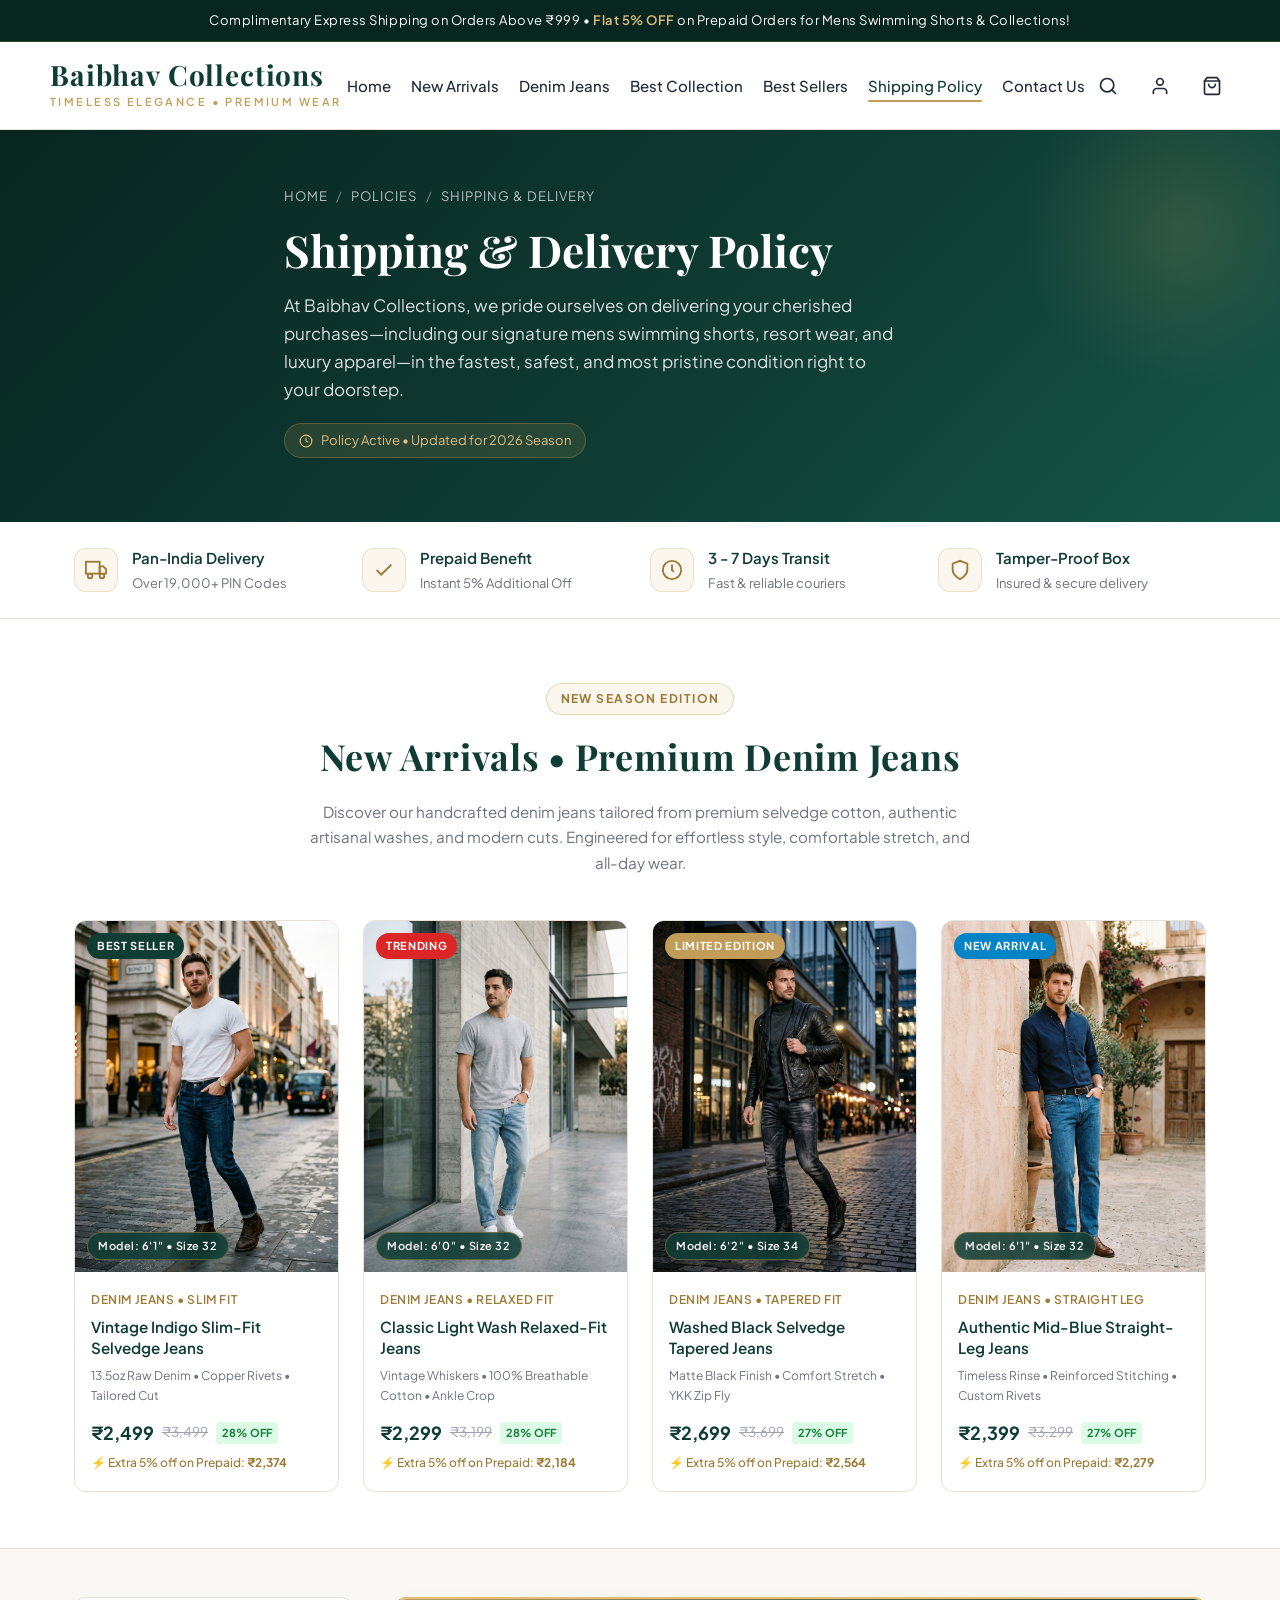
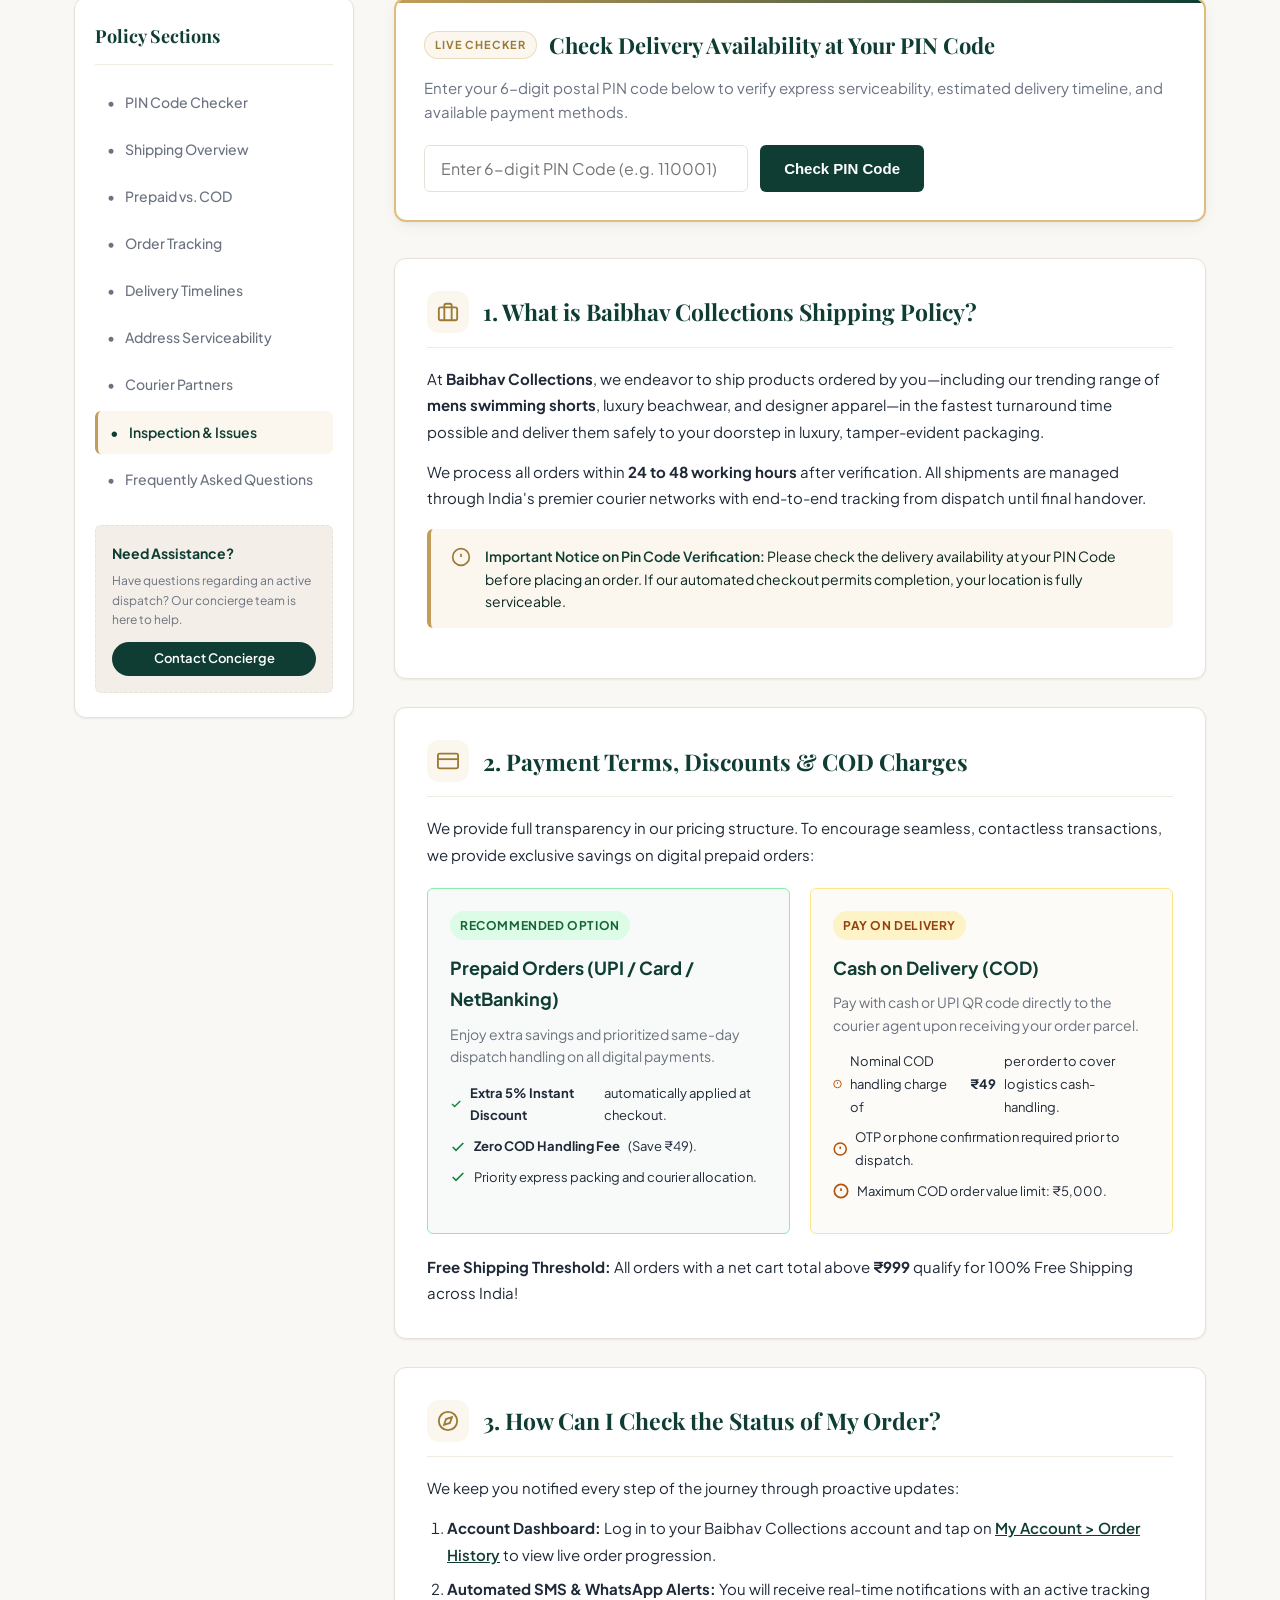
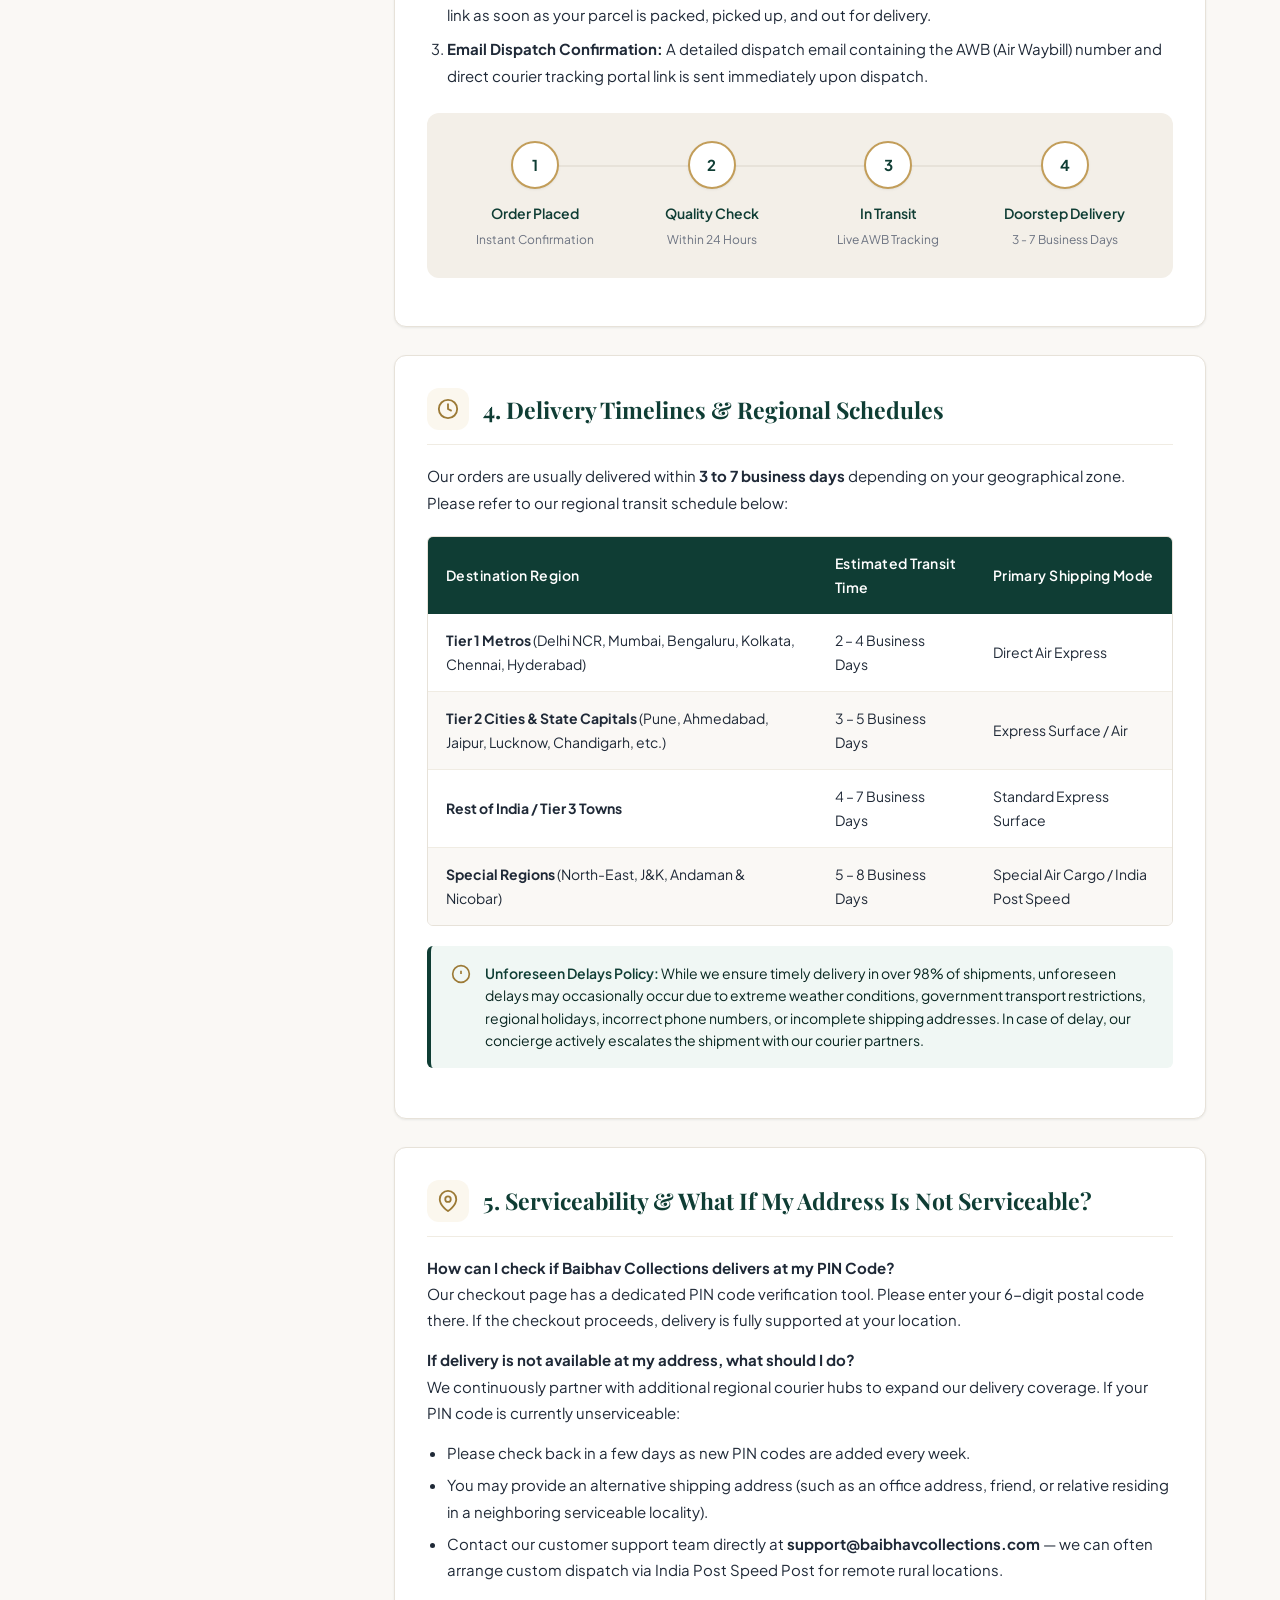
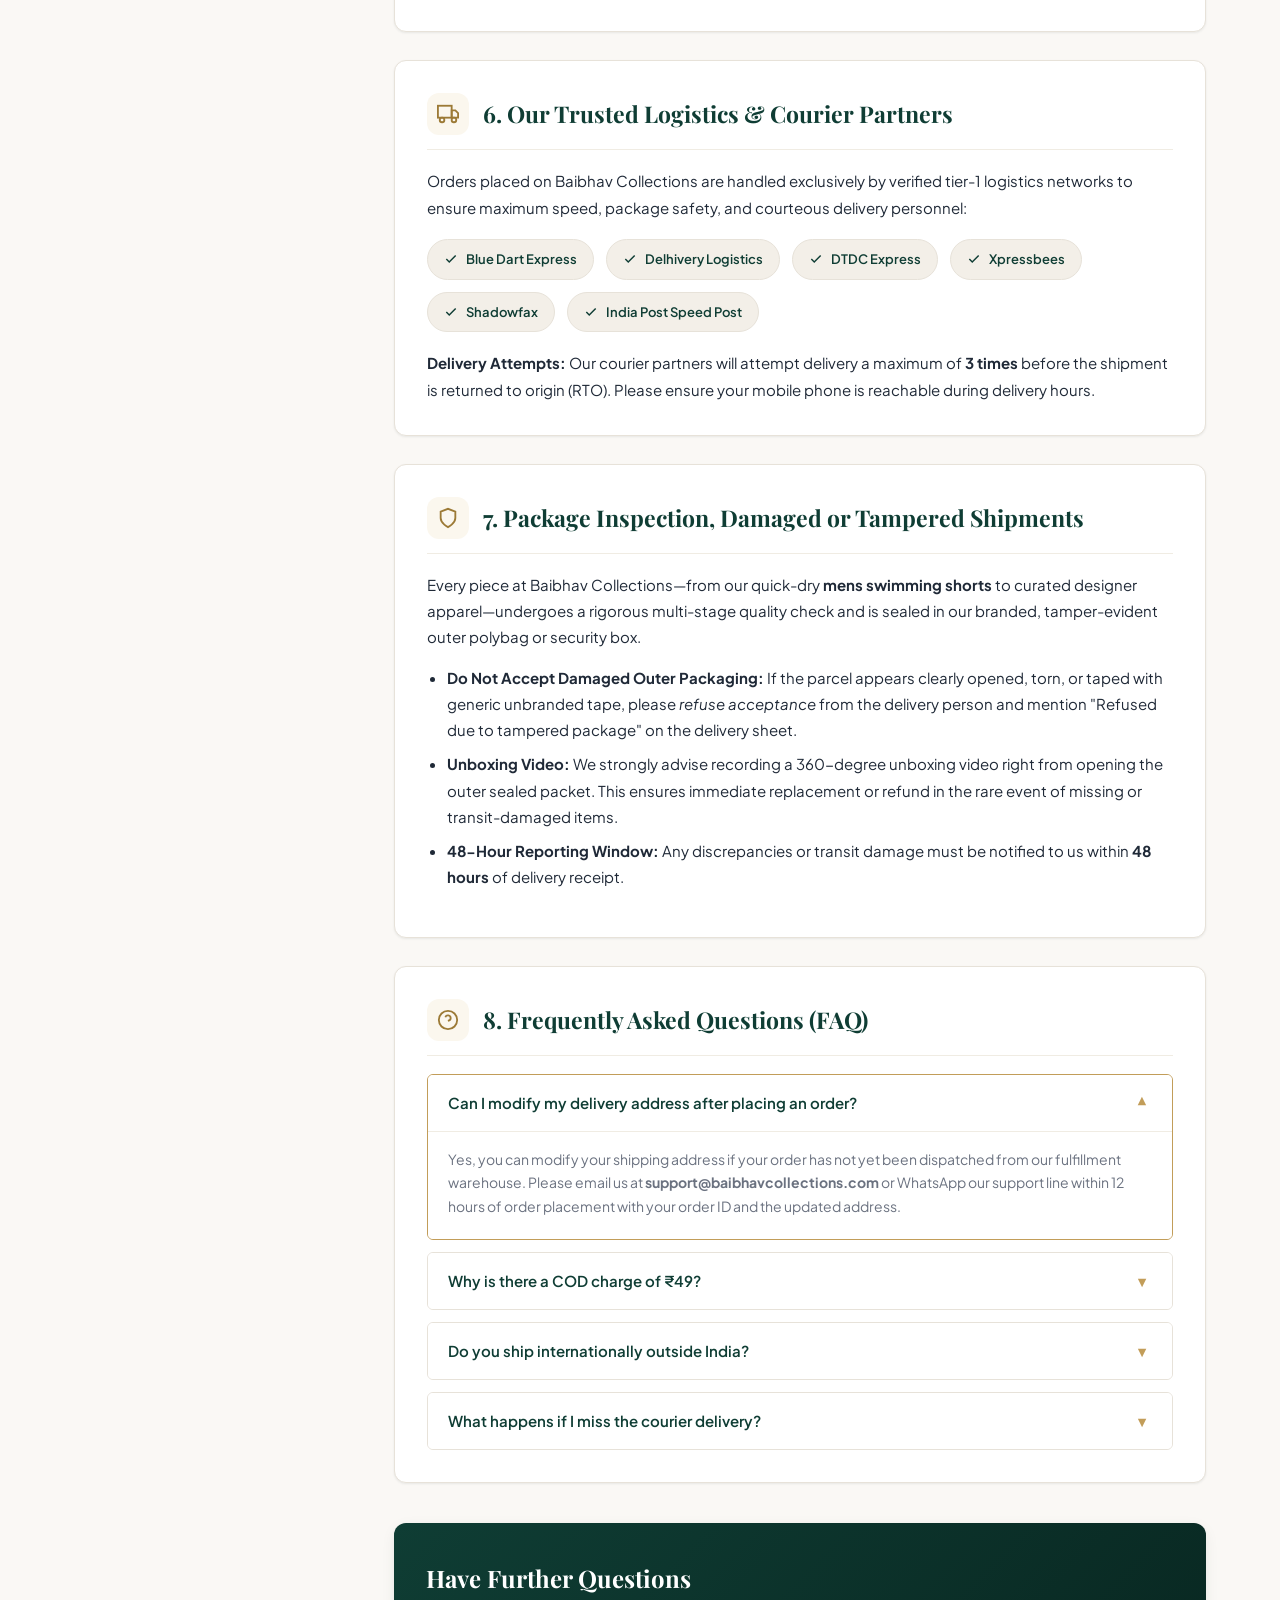
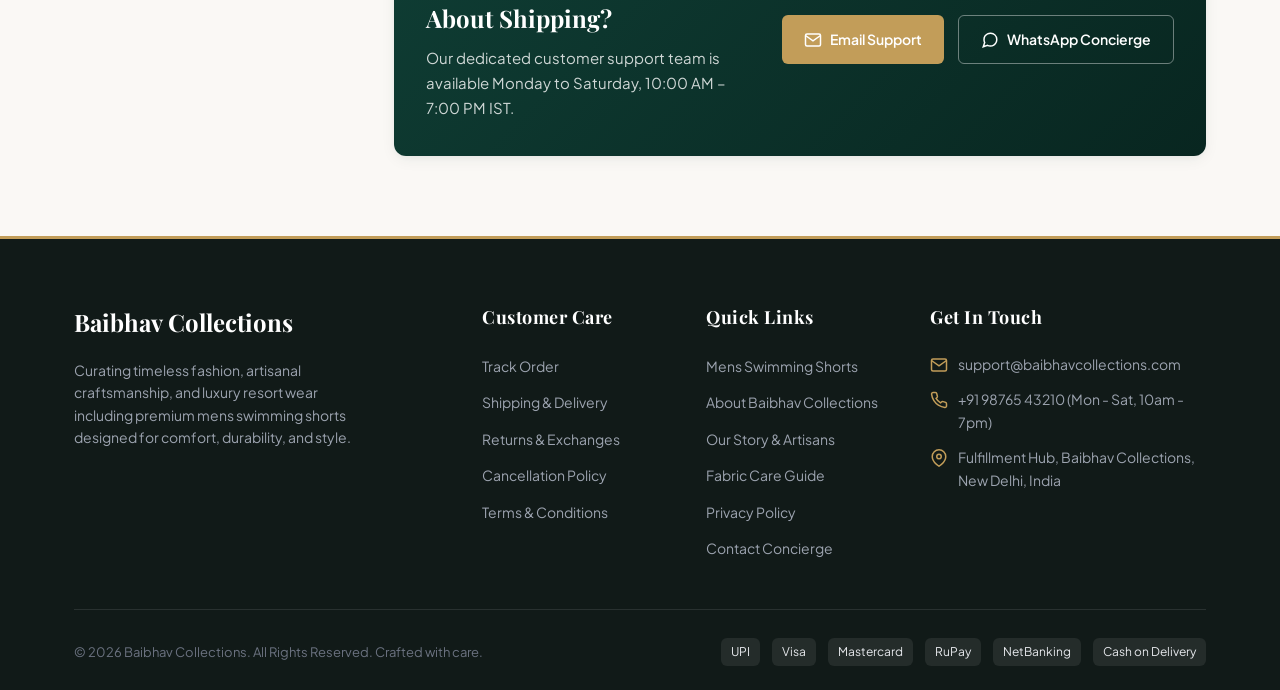
==== commit 2dc66e8a: "Replace swimming shorts with premium denim jeans collection featuring editorial model photos" ====
--- a/shipping-and-delivery-policy.html
+++ b/shipping-and-delivery-policy.html
@@ -33,7 +33,7 @@
       <nav class="main-nav" aria-label="Main Navigation">
         <a href="#" class="nav-link">Home</a>
         <a href="#newArrivals" class="nav-link">New Arrivals</a>
-        <a href="#newArrivals" class="nav-link">Mens Swimming Shorts</a>
+        <a href="#newArrivals" class="nav-link">Denim Jeans</a>
         <a href="#newArrivals" class="nav-link">Best Collection</a>
         <a href="#newArrivals" class="nav-link">Best Sellers</a>
         <a href="#" class="nav-link active">Shipping Policy</a>
@@ -41,7 +41,7 @@
       </nav>
 
       <div class="header-actions">
-        <button class="action-btn" title="Search Mens Swimming Shorts & Collections" aria-label="Search">
+        <button class="action-btn" title="Search Denim Jeans & Collections" aria-label="Search">
           <svg width="20" height="20" viewBox="0 0 24 24" fill="none" stroke="currentColor" stroke-width="2" stroke-linecap="round" stroke-linejoin="round">
             <circle cx="11" cy="11" r="8"></circle>
             <line x1="21" y1="21" x2="16.65" y2="16.65"></line>
@@ -147,9 +147,9 @@
   <section id="newArrivals" class="new-arrivals-section">
     <div class="container">
       <div class="section-header-center">
-        <span class="subheading-badge">Summer 2026 Collection</span>
-        <h2>New Arrivals &bull; Mens Swimming Shorts</h2>
-        <p class="section-desc">Experience unmatched comfort and coastal elegance with our latest quick-drying, 4-way stretch luxury mens swimming shorts. Engineered with water-repellent tech and signature gold hardware.</p>
+        <span class="subheading-badge">New Season Edition</span>
+        <h2>New Arrivals &bull; Premium Denim Jeans</h2>
+        <p class="section-desc">Discover our handcrafted denim jeans tailored from premium selvedge cotton, authentic artisanal washes, and modern cuts. Engineered for effortless style, comfortable stretch, and all-day wear.</p>
       </div>
 
       <div class="products-grid">
@@ -157,25 +157,25 @@
         <div class="product-card">
           <div class="product-img-box">
             <span class="product-tag badge-bestseller">Best Seller</span>
-            <img src="images/model-emerald-shorts.jpg" alt="Model wearing Emerald Luxe Tailored Mens Swimming Shorts" class="img-primary" loading="lazy">
-            <img src="images/emerald-swim-shorts.jpg" alt="Emerald Luxe Tailored Mens Swimming Shorts product flat lay" class="img-secondary" loading="lazy">
-            <div class="model-size-badge">Model: 6'1" &bull; Size M</div>
+            <img src="images/model-indigo-jeans.jpg" alt="Model wearing Vintage Indigo Slim-Fit Selvedge Denim Jeans" class="img-primary" loading="lazy">
+            <img src="images/detail-indigo-jeans.jpg" alt="Vintage Indigo Selvedge Denim Jeans folded detail" class="img-secondary" loading="lazy">
+            <div class="model-size-badge">Model: 6'1" &bull; Size 32</div>
             <div class="product-overlay">
-              <button class="btn-quick-add" onclick="handleAddToCart('Emerald Luxe Tailored Mens Swimming Shorts')">Add to Cart</button>
+              <button class="btn-quick-add" onclick="handleAddToCart('Vintage Indigo Slim-Fit Selvedge Jeans')">Add to Cart</button>
             </div>
           </div>
           <div class="product-details">
-            <span class="product-category">Swimwear &bull; Resort Wear</span>
-            <h3 class="product-title">Emerald Luxe Tailored Mens Swimming Shorts</h3>
+            <span class="product-category">Denim Jeans &bull; Slim Fit</span>
+            <h3 class="product-title">Vintage Indigo Slim-Fit Selvedge Jeans</h3>
             <div class="product-meta-specs">
-              <span>Quick-Dry</span> &bull; <span>Gold Aglets</span> &bull; <span>Tailored Fit</span>
+              <span>13.5oz Raw Denim</span> &bull; <span>Copper Rivets</span> &bull; <span>Tailored Cut</span>
             </div>
             <div class="product-price-row">
-              <span class="current-price">₹1,899</span>
-              <span class="mrp-price">₹2,499</span>
-              <span class="discount-pill">24% OFF</span>
-            </div>
-            <p class="prepaid-saving-tag">⚡ Extra 5% off on Prepaid: <strong>₹1,804</strong></p>
+              <span class="current-price">₹2,499</span>
+              <span class="mrp-price">₹3,499</span>
+              <span class="discount-pill">28% OFF</span>
+            </div>
+            <p class="prepaid-saving-tag">⚡ Extra 5% off on Prepaid: <strong>₹2,374</strong></p>
           </div>
         </div>
 
@@ -183,25 +183,24 @@
         <div class="product-card">
           <div class="product-img-box">
             <span class="product-tag badge-trending">Trending</span>
-            <img src="images/model-tropical-shorts.jpg" alt="Model wearing Riviera Botanical Navy Mens Swimming Shorts" class="img-primary" loading="lazy">
-            <img src="images/tropical-navy-swim-shorts.jpg" alt="Riviera Botanical Navy Mens Swimming Shorts flat lay" class="img-secondary" loading="lazy">
-            <div class="model-size-badge">Model: 6'0" &bull; Size L</div>
+            <img src="images/model-light-jeans.jpg" alt="Model wearing Classic Light Wash Relaxed-Fit Denim Jeans" class="img-primary" loading="lazy">
+            <div class="model-size-badge">Model: 6'0" &bull; Size 32</div>
             <div class="product-overlay">
-              <button class="btn-quick-add" onclick="handleAddToCart('Riviera Botanical Navy Mens Swimming Shorts')">Add to Cart</button>
+              <button class="btn-quick-add" onclick="handleAddToCart('Classic Light Wash Relaxed-Fit Jeans')">Add to Cart</button>
             </div>
           </div>
           <div class="product-details">
-            <span class="product-category">Swimwear &bull; Botanical Print</span>
-            <h3 class="product-title">Riviera Botanical Navy Mens Swimming Shorts</h3>
+            <span class="product-category">Denim Jeans &bull; Relaxed Fit</span>
+            <h3 class="product-title">Classic Light Wash Relaxed-Fit Jeans</h3>
             <div class="product-meta-specs">
-              <span>Gold Palm Motif</span> &bull; <span>Mesh Liner</span> &bull; <span>Water Repellent</span>
+              <span>Vintage Whiskers</span> &bull; <span>100% Breathable Cotton</span> &bull; <span>Ankle Crop</span>
             </div>
             <div class="product-price-row">
-              <span class="current-price">₹2,199</span>
-              <span class="mrp-price">₹2,899</span>
-              <span class="discount-pill">24% OFF</span>
-            </div>
-            <p class="prepaid-saving-tag">⚡ Extra 5% off on Prepaid: <strong>₹2,089</strong></p>
+              <span class="current-price">₹2,299</span>
+              <span class="mrp-price">₹3,199</span>
+              <span class="discount-pill">28% OFF</span>
+            </div>
+            <p class="prepaid-saving-tag">⚡ Extra 5% off on Prepaid: <strong>₹2,184</strong></p>
           </div>
         </div>
 
@@ -209,25 +208,24 @@
         <div class="product-card">
           <div class="product-img-box">
             <span class="product-tag badge-limited">Limited Edition</span>
-            <img src="images/model-geometric-shorts.jpg" alt="Model wearing Matte Black and Gold Geometric Mens Swimming Shorts" class="img-primary" loading="lazy">
-            <img src="images/geometric-black-swim-shorts.jpg" alt="Matte Black and Gold Geometric Mens Swimming Shorts flat lay" class="img-secondary" loading="lazy">
-            <div class="model-size-badge">Model: 6'2" &bull; Size M</div>
+            <img src="images/model-black-jeans.jpg" alt="Model wearing Washed Black Selvedge Tapered Denim Jeans" class="img-primary" loading="lazy">
+            <div class="model-size-badge">Model: 6'2" &bull; Size 34</div>
             <div class="product-overlay">
-              <button class="btn-quick-add" onclick="handleAddToCart('Matte Black & Gold Geometric Mens Swimming Shorts')">Add to Cart</button>
+              <button class="btn-quick-add" onclick="handleAddToCart('Washed Black Selvedge Tapered Jeans')">Add to Cart</button>
             </div>
           </div>
           <div class="product-details">
-            <span class="product-category">Swimwear &bull; Luxury Black</span>
-            <h3 class="product-title">Matte Black &amp; Gold Geometric Mens Swimming Shorts</h3>
+            <span class="product-category">Denim Jeans &bull; Tapered Fit</span>
+            <h3 class="product-title">Washed Black Selvedge Tapered Jeans</h3>
             <div class="product-meta-specs">
-              <span>Greek Key Border</span> &bull; <span>Zip Pocket</span> &bull; <span>UPF 50+</span>
+              <span>Matte Black Finish</span> &bull; <span>Comfort Stretch</span> &bull; <span>YKK Zip Fly</span>
             </div>
             <div class="product-price-row">
-              <span class="current-price">₹2,299</span>
-              <span class="mrp-price">₹2,999</span>
-              <span class="discount-pill">23% OFF</span>
-            </div>
-            <p class="prepaid-saving-tag">⚡ Extra 5% off on Prepaid: <strong>₹2,184</strong></p>
+              <span class="current-price">₹2,699</span>
+              <span class="mrp-price">₹3,699</span>
+              <span class="discount-pill">27% OFF</span>
+            </div>
+            <p class="prepaid-saving-tag">⚡ Extra 5% off on Prepaid: <strong>₹2,564</strong></p>
           </div>
         </div>
 
@@ -235,25 +233,24 @@
         <div class="product-card">
           <div class="product-img-box">
             <span class="product-tag badge-new">New Arrival</span>
-            <img src="images/model-coastal-shorts.jpg" alt="Model wearing Coastal Horizon Sky Blue Mens Swimming Shorts" class="img-primary" loading="lazy">
-            <img src="images/coastal-blue-swim-shorts.jpg" alt="Coastal Horizon Sky Blue Mens Swimming Shorts flat lay" class="img-secondary" loading="lazy">
-            <div class="model-size-badge">Model: 6'1" &bull; Size M</div>
+            <img src="images/model-midblue-jeans.jpg" alt="Model wearing Authentic Mid-Blue Straight-Leg Denim Jeans" class="img-primary" loading="lazy">
+            <div class="model-size-badge">Model: 6'1" &bull; Size 32</div>
             <div class="product-overlay">
-              <button class="btn-quick-add" onclick="handleAddToCart('Coastal Horizon Sky Blue Mens Swimming Shorts')">Add to Cart</button>
+              <button class="btn-quick-add" onclick="handleAddToCart('Authentic Mid-Blue Straight-Leg Jeans')">Add to Cart</button>
             </div>
           </div>
           <div class="product-details">
-            <span class="product-category">Swimwear &bull; Coastal Blue</span>
-            <h3 class="product-title">Coastal Horizon Sky Blue Mens Swimming Shorts</h3>
+            <span class="product-category">Denim Jeans &bull; Straight Leg</span>
+            <h3 class="product-title">Authentic Mid-Blue Straight-Leg Jeans</h3>
             <div class="product-meta-specs">
-              <span>Micro-Texture</span> &bull; <span>Anti-Chafe</span> &bull; <span>Braided Cord</span>
+              <span>Timeless Rinse</span> &bull; <span>Reinforced Stitching</span> &bull; <span>Custom Rivets</span>
             </div>
             <div class="product-price-row">
-              <span class="current-price">₹1,799</span>
-              <span class="mrp-price">₹2,399</span>
-              <span class="discount-pill">25% OFF</span>
-            </div>
-            <p class="prepaid-saving-tag">⚡ Extra 5% off on Prepaid: <strong>₹1,709</strong></p>
+              <span class="current-price">₹2,399</span>
+              <span class="mrp-price">₹3,299</span>
+              <span class="discount-pill">27% OFF</span>
+            </div>
+            <p class="prepaid-saving-tag">⚡ Extra 5% off on Prepaid: <strong>₹2,279</strong></p>
           </div>
         </div>
       </div>
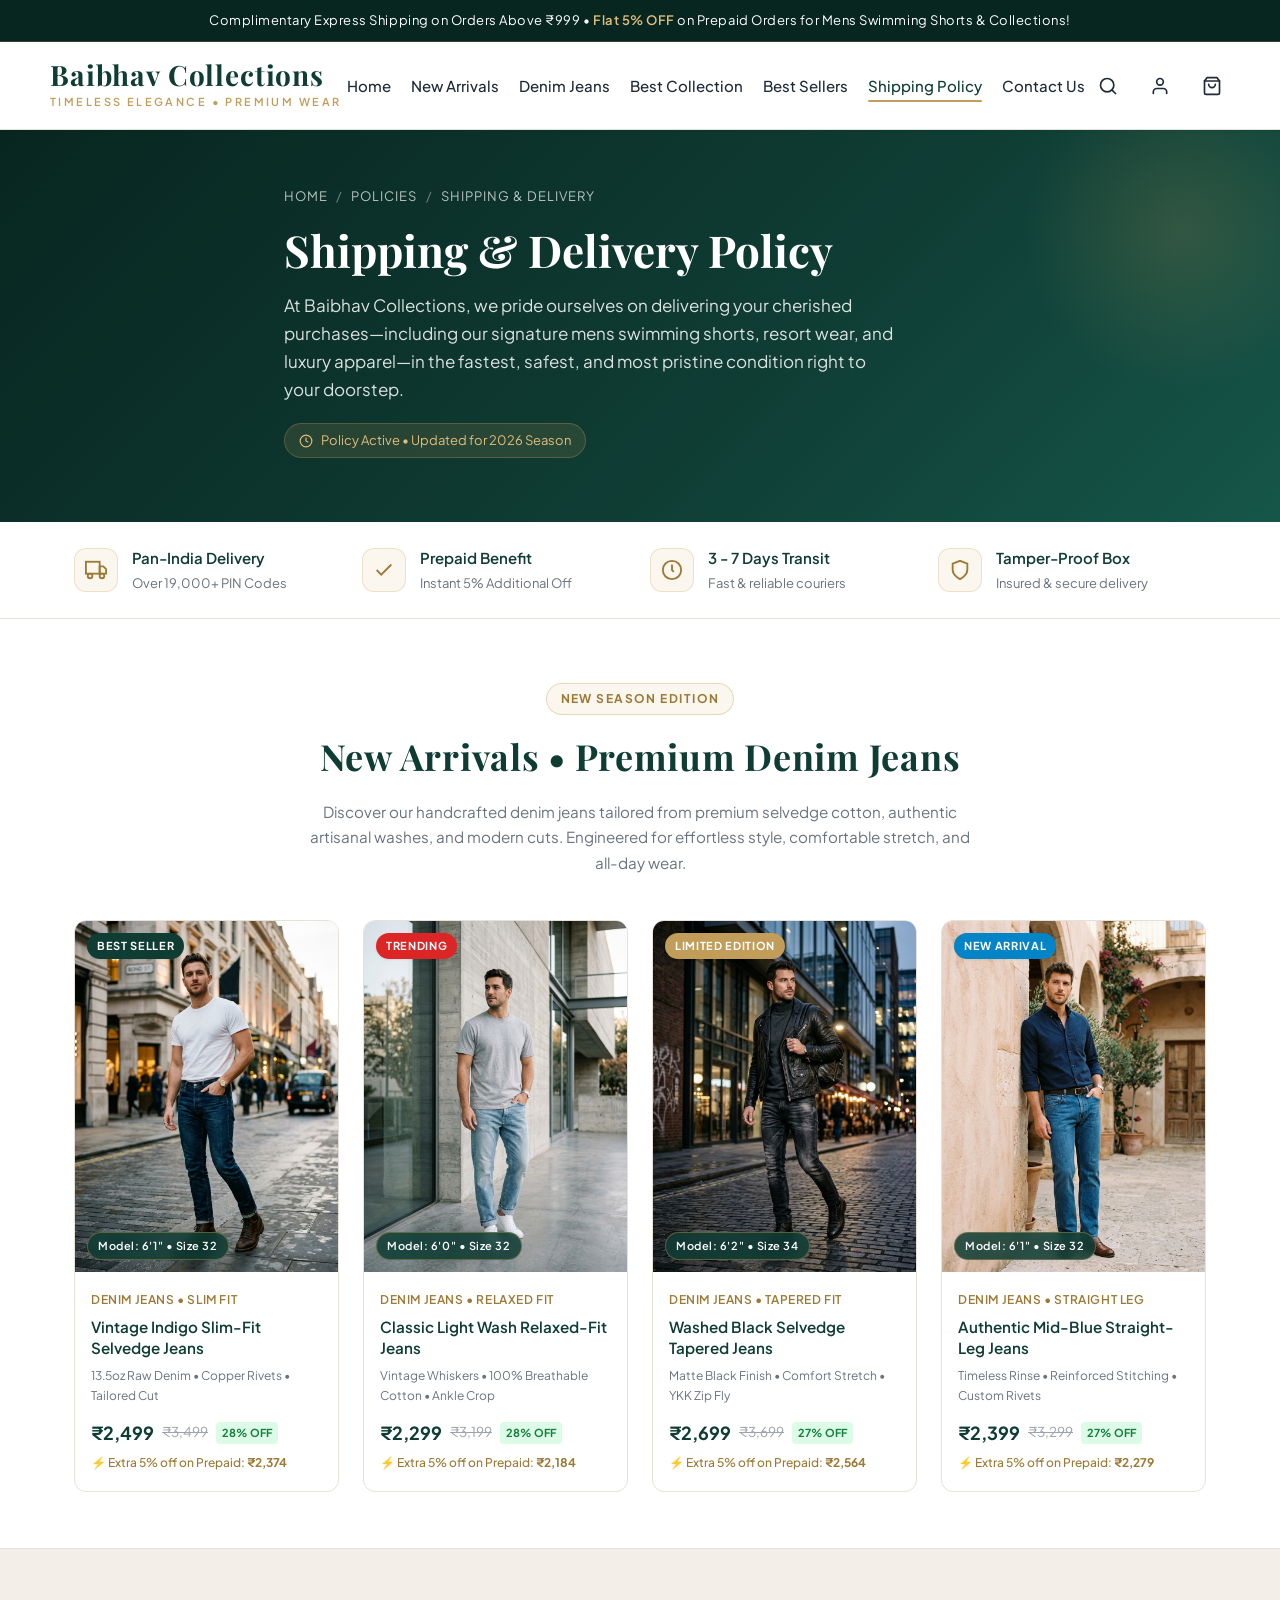
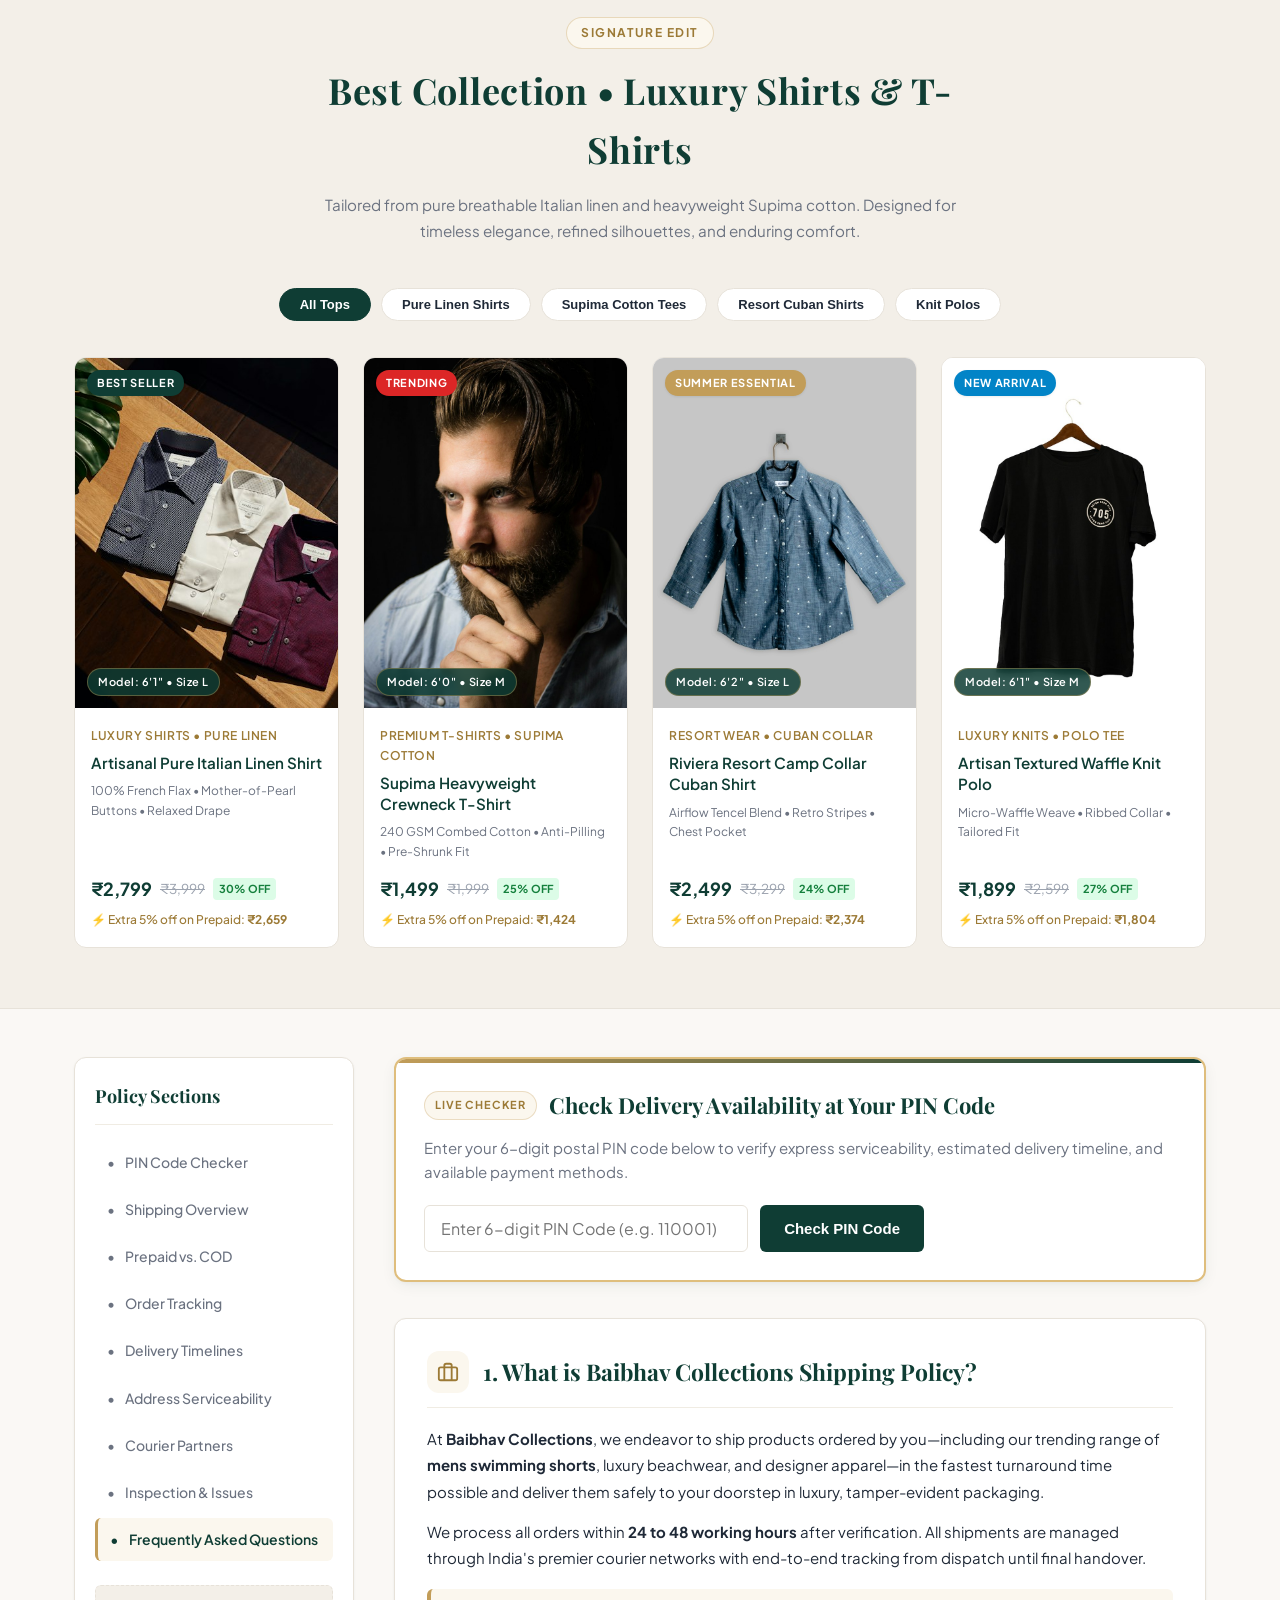
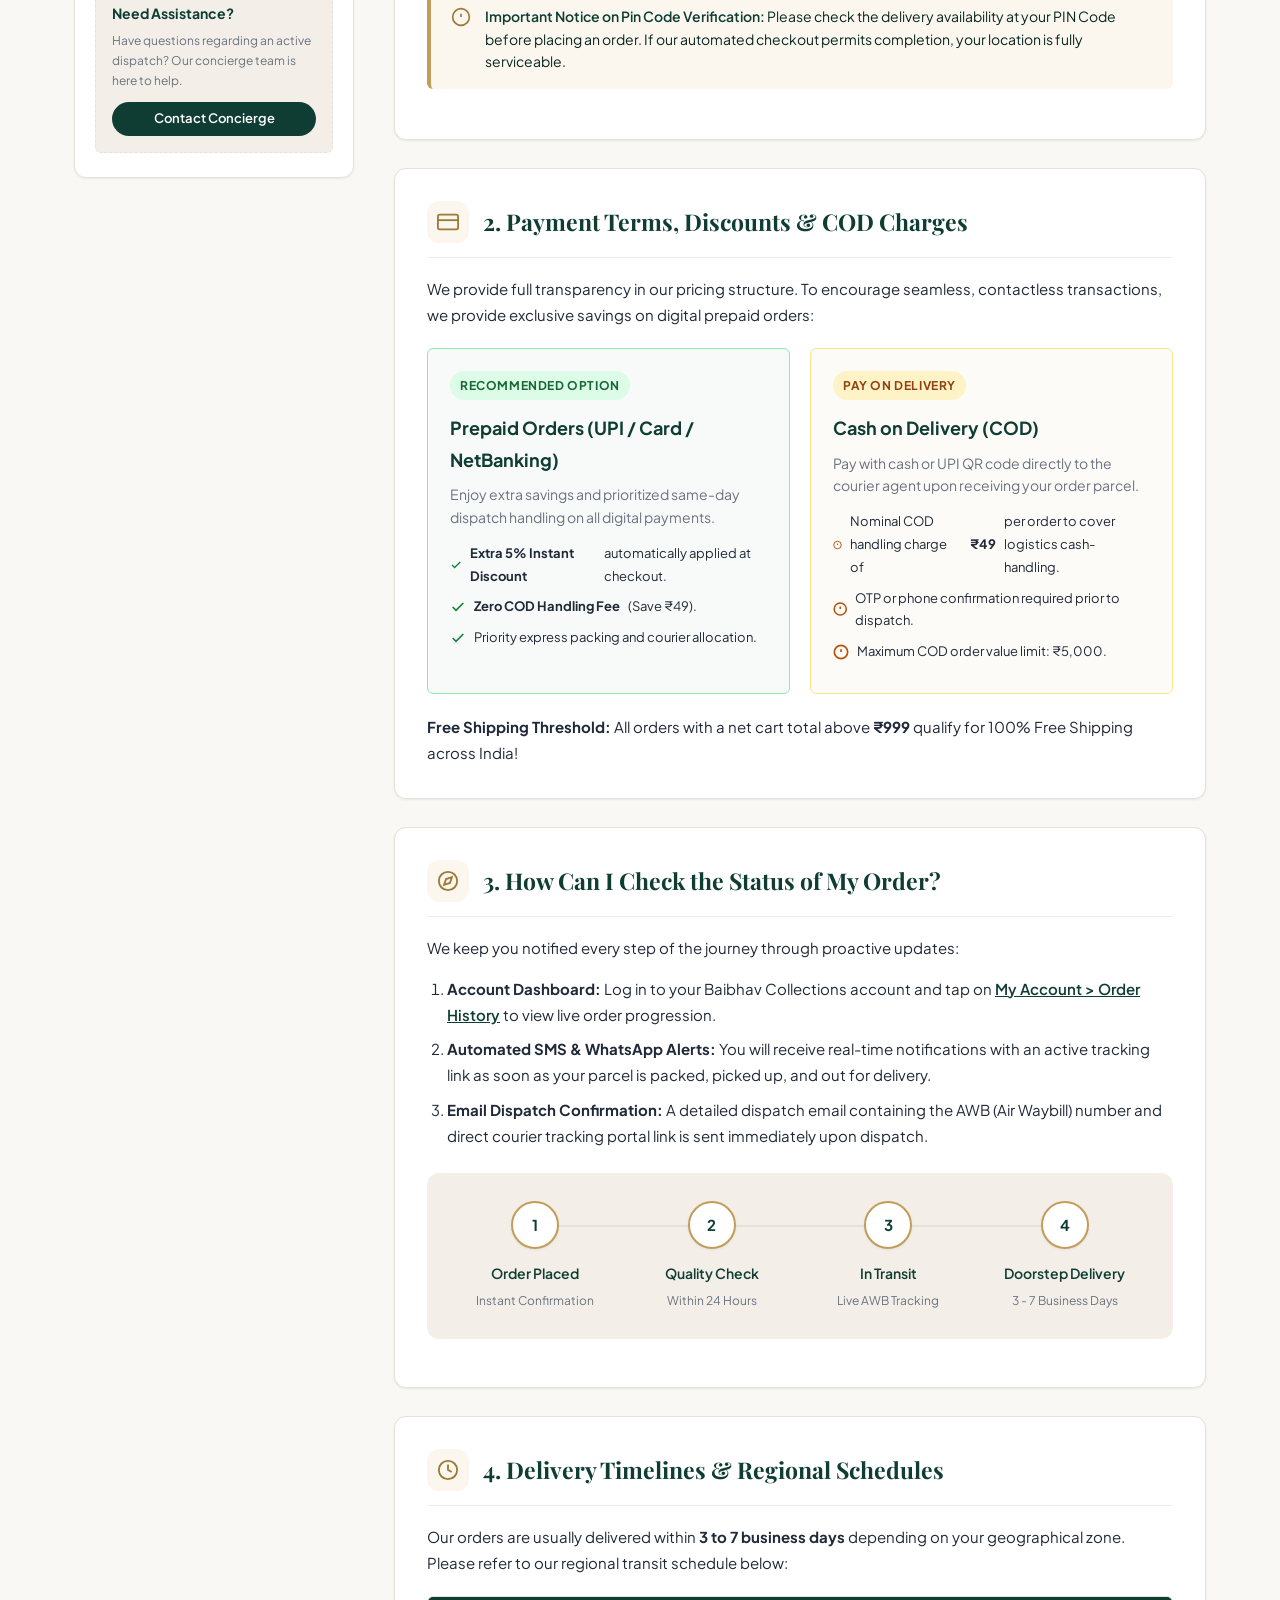
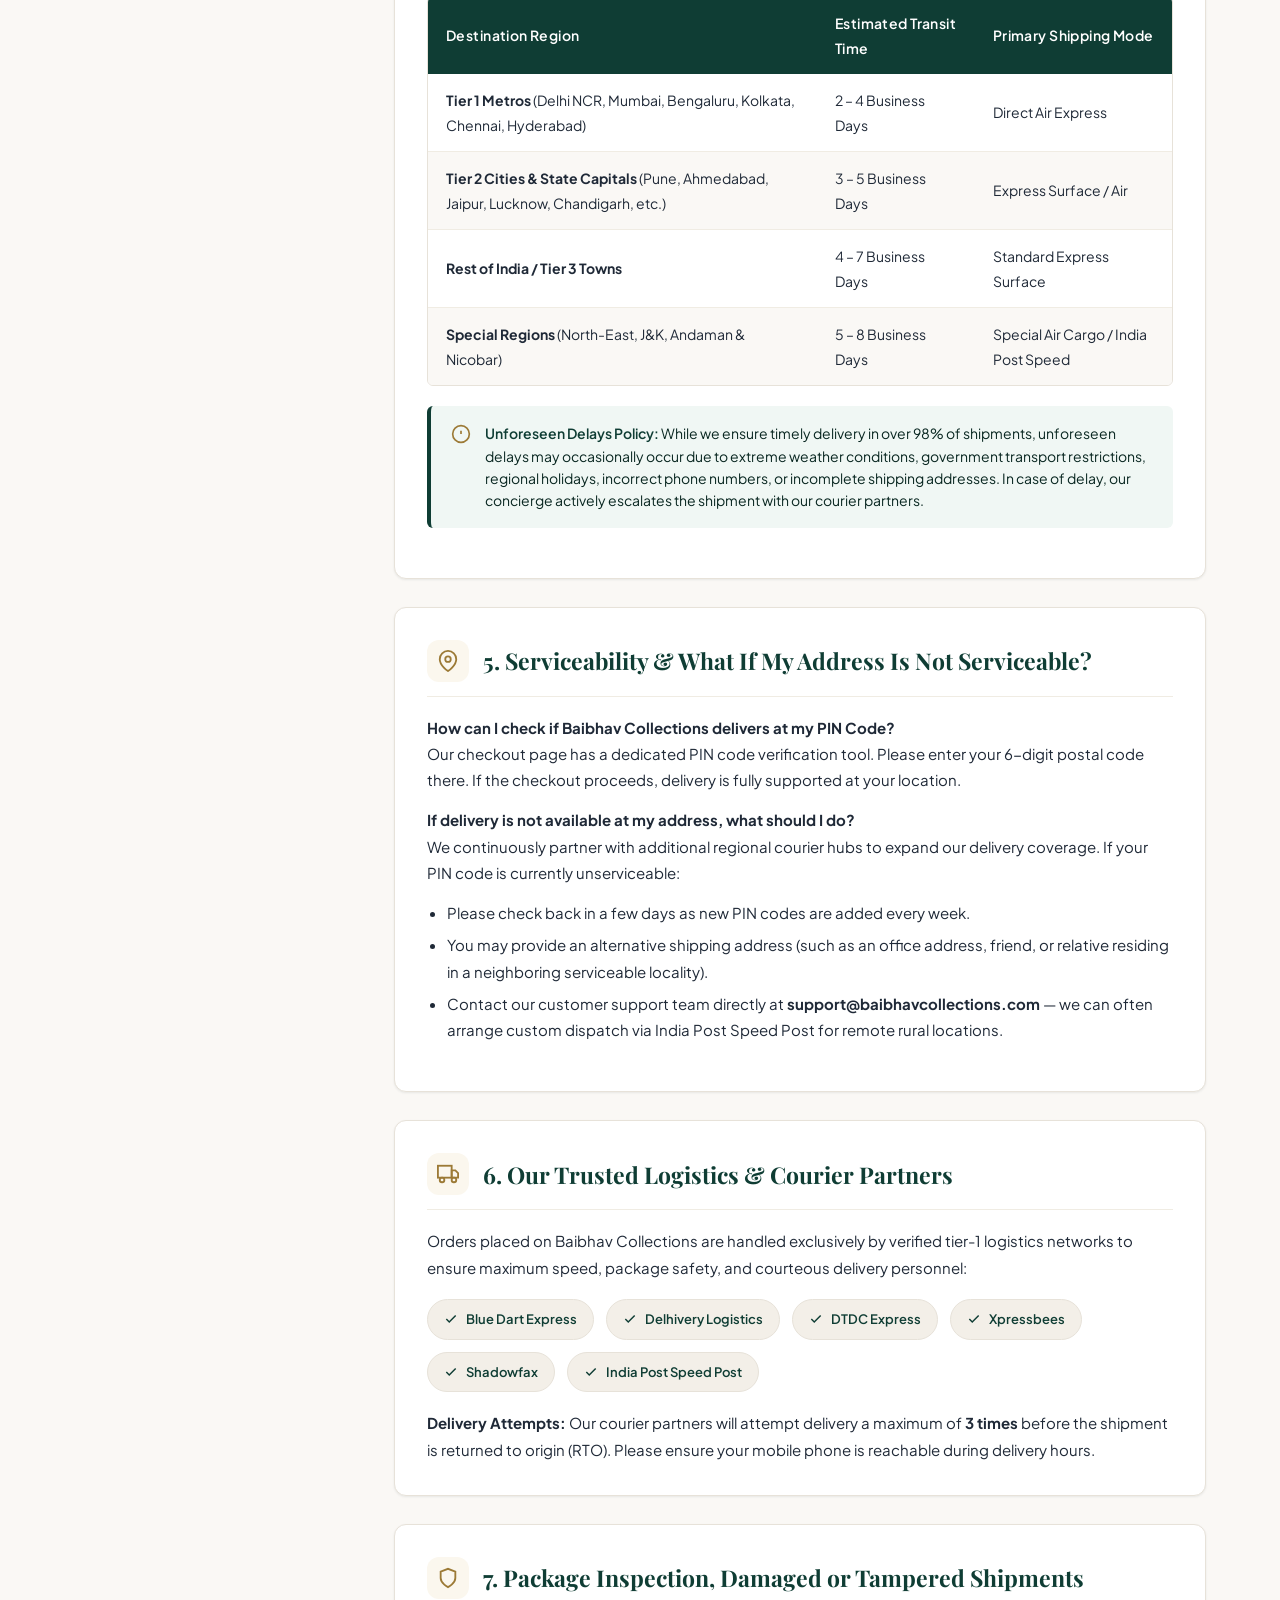
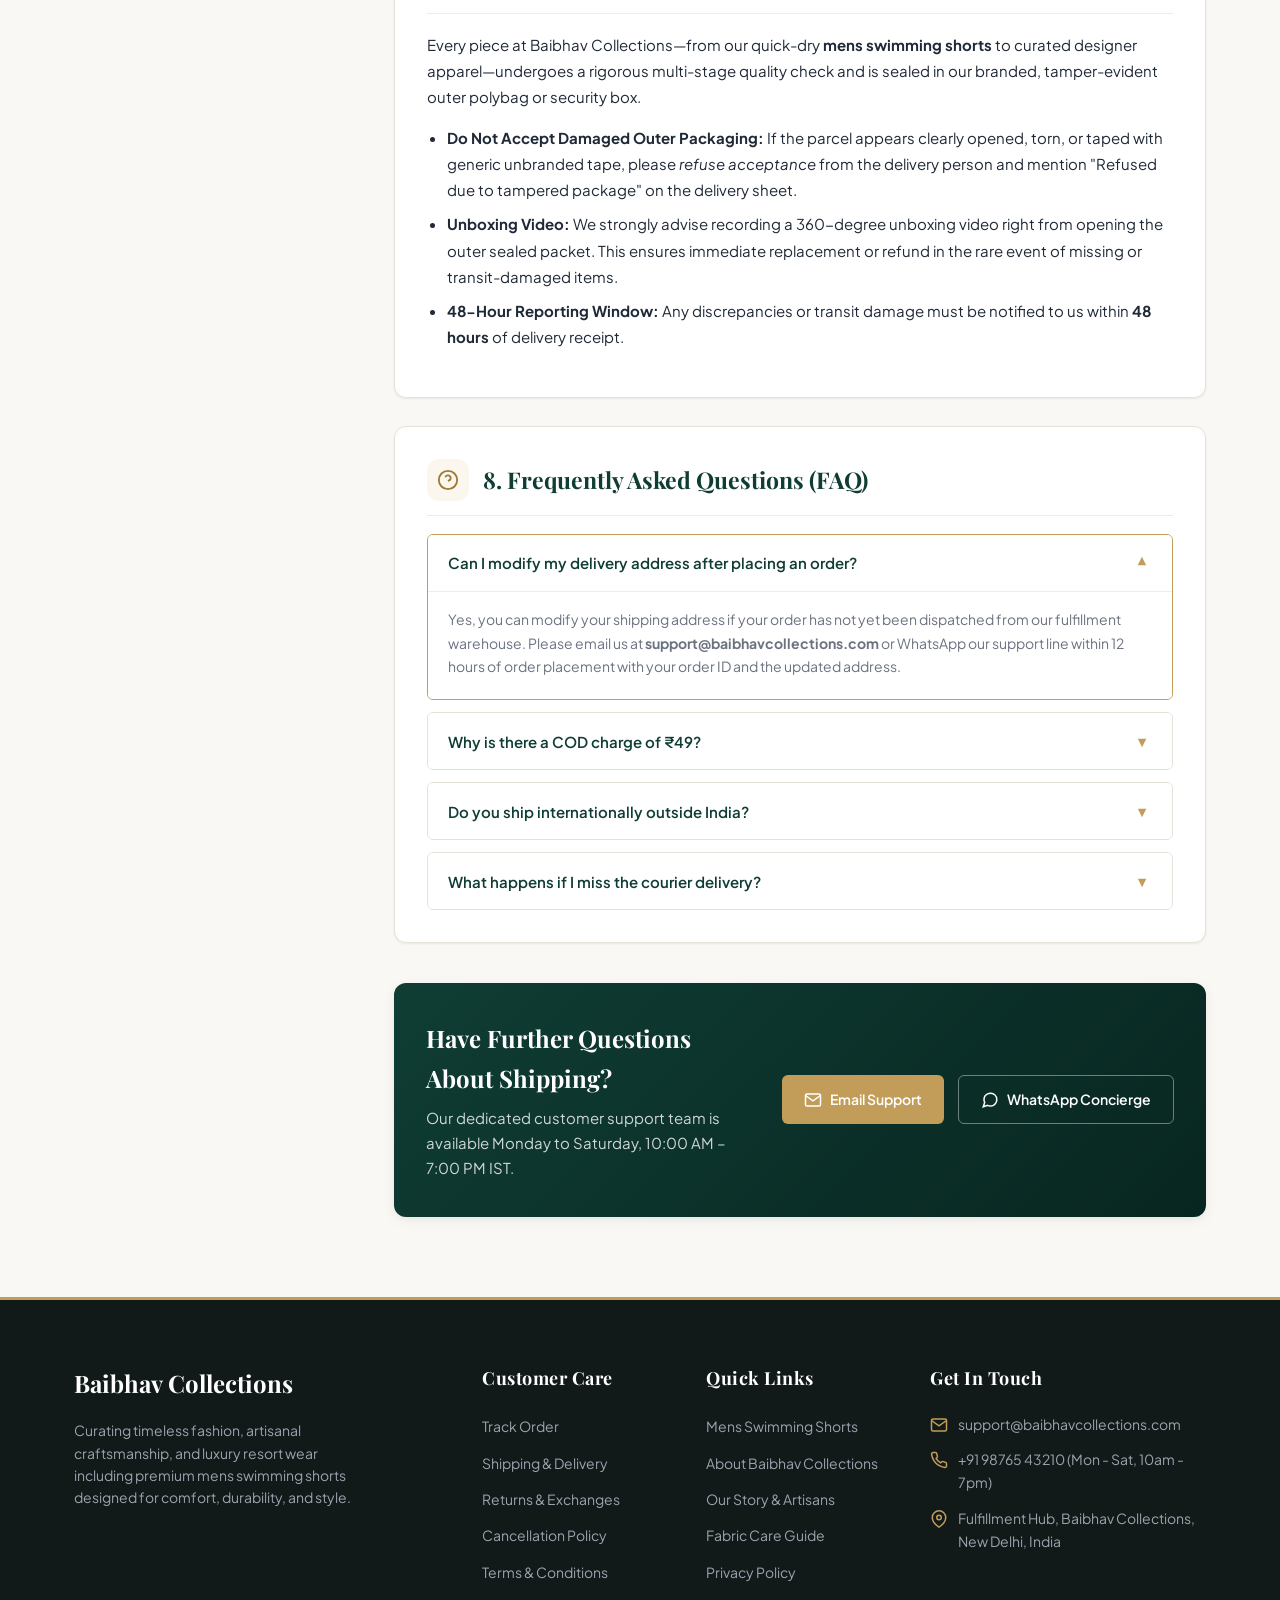
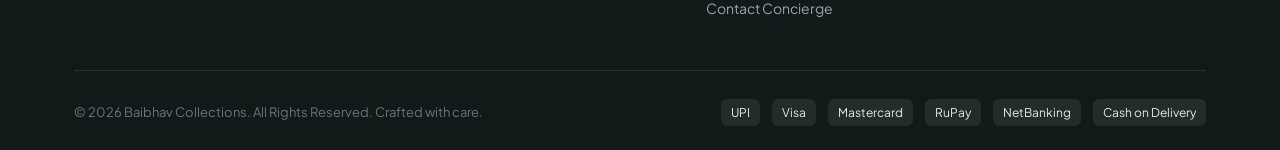
==== commit 1caccacc: "Add Best Collection section with model shirts and t-shirts linked from home menu" ====
--- a/shipping-and-delivery-policy.html
+++ b/shipping-and-delivery-policy.html
@@ -34,7 +34,7 @@
         <a href="#" class="nav-link">Home</a>
         <a href="#newArrivals" class="nav-link">New Arrivals</a>
         <a href="#newArrivals" class="nav-link">Denim Jeans</a>
-        <a href="#newArrivals" class="nav-link">Best Collection</a>
+        <a href="#bestCollection" class="nav-link">Best Collection</a>
         <a href="#newArrivals" class="nav-link">Best Sellers</a>
         <a href="#" class="nav-link active">Shipping Policy</a>
         <a href="#supportSection" class="nav-link">Contact Us</a>
@@ -251,6 +251,127 @@
               <span class="discount-pill">27% OFF</span>
             </div>
             <p class="prepaid-saving-tag">⚡ Extra 5% off on Prepaid: <strong>₹2,279</strong></p>
+          </div>
+        </div>
+      </div>
+    </div>
+  </section>
+
+  <!-- Best Collection Showcase Section (Shirts & T-Shirts) -->
+  <section id="bestCollection" class="best-collection-section">
+    <div class="container">
+      <div class="section-header-center">
+        <span class="subheading-badge">Signature Edit</span>
+        <h2>Best Collection &bull; Luxury Shirts &amp; T-Shirts</h2>
+        <p class="section-desc">Tailored from pure breathable Italian linen and heavyweight Supima cotton. Designed for timeless elegance, refined silhouettes, and enduring comfort.</p>
+      </div>
+
+      <div class="category-tabs-row">
+        <button class="category-tab-btn active" type="button">All Tops</button>
+        <button class="category-tab-btn" type="button">Pure Linen Shirts</button>
+        <button class="category-tab-btn" type="button">Supima Cotton Tees</button>
+        <button class="category-tab-btn" type="button">Resort Cuban Shirts</button>
+        <button class="category-tab-btn" type="button">Knit Polos</button>
+      </div>
+
+      <div class="products-grid">
+        <!-- Product 1 -->
+        <div class="product-card">
+          <div class="product-img-box">
+            <span class="product-tag badge-bestseller">Best Seller</span>
+            <img src="images/model-linen-shirt.jpg" alt="Model wearing Artisanal Pure Italian Linen Shirt" class="img-primary" loading="lazy">
+            <div class="model-size-badge">Model: 6'1" &bull; Size L</div>
+            <div class="product-overlay">
+              <button class="btn-quick-add" onclick="handleAddToCart('Artisanal Pure Italian Linen Shirt')">Add to Cart</button>
+            </div>
+          </div>
+          <div class="product-details">
+            <span class="product-category">Luxury Shirts &bull; Pure Linen</span>
+            <h3 class="product-title">Artisanal Pure Italian Linen Shirt</h3>
+            <div class="product-meta-specs">
+               <span>100% French Flax</span> &bull; <span>Mother-of-Pearl Buttons</span> &bull; <span>Relaxed Drape</span>
+            </div>
+            <div class="product-price-row">
+              <span class="current-price">₹2,799</span>
+              <span class="mrp-price">₹3,999</span>
+              <span class="discount-pill">30% OFF</span>
+            </div>
+            <p class="prepaid-saving-tag">⚡ Extra 5% off on Prepaid: <strong>₹2,659</strong></p>
+          </div>
+        </div>
+
+        <!-- Product 2 -->
+        <div class="product-card">
+          <div class="product-img-box">
+            <span class="product-tag badge-trending">Trending</span>
+            <img src="images/model-crew-tee.jpg" alt="Model wearing Supima Heavyweight Crewneck T-Shirt" class="img-primary" loading="lazy">
+            <div class="model-size-badge">Model: 6'0" &bull; Size M</div>
+            <div class="product-overlay">
+              <button class="btn-quick-add" onclick="handleAddToCart('Supima Heavyweight Crewneck T-Shirt')">Add to Cart</button>
+            </div>
+          </div>
+          <div class="product-details">
+            <span class="product-category">Premium T-Shirts &bull; Supima Cotton</span>
+            <h3 class="product-title">Supima Heavyweight Crewneck T-Shirt</h3>
+            <div class="product-meta-specs">
+               <span>240 GSM Combed Cotton</span> &bull; <span>Anti-Pilling</span> &bull; <span>Pre-Shrunk Fit</span>
+            </div>
+            <div class="product-price-row">
+              <span class="current-price">₹1,499</span>
+              <span class="mrp-price">₹1,999</span>
+              <span class="discount-pill">25% OFF</span>
+            </div>
+            <p class="prepaid-saving-tag">⚡ Extra 5% off on Prepaid: <strong>₹1,424</strong></p>
+          </div>
+        </div>
+
+        <!-- Product 3 -->
+        <div class="product-card">
+          <div class="product-img-box">
+            <span class="product-tag badge-limited">Summer Essential</span>
+            <img src="images/model-resort-shirt.jpg" alt="Model wearing Riviera Resort Camp Collar Cuban Shirt" class="img-primary" loading="lazy">
+            <div class="model-size-badge">Model: 6'2" &bull; Size L</div>
+            <div class="product-overlay">
+              <button class="btn-quick-add" onclick="handleAddToCart('Riviera Resort Camp Collar Cuban Shirt')">Add to Cart</button>
+            </div>
+          </div>
+          <div class="product-details">
+            <span class="product-category">Resort Wear &bull; Cuban Collar</span>
+            <h3 class="product-title">Riviera Resort Camp Collar Cuban Shirt</h3>
+            <div class="product-meta-specs">
+               <span>Airflow Tencel Blend</span> &bull; <span>Retro Stripes</span> &bull; <span>Chest Pocket</span>
+            </div>
+            <div class="product-price-row">
+              <span class="current-price">₹2,499</span>
+              <span class="mrp-price">₹3,299</span>
+              <span class="discount-pill">24% OFF</span>
+            </div>
+            <p class="prepaid-saving-tag">⚡ Extra 5% off on Prepaid: <strong>₹2,374</strong></p>
+          </div>
+        </div>
+
+        <!-- Product 4 -->
+        <div class="product-card">
+          <div class="product-img-box">
+            <span class="product-tag badge-new">New Arrival</span>
+            <img src="images/model-knit-polo.jpg" alt="Model wearing Artisan Textured Waffle Knit Polo" class="img-primary" loading="lazy">
+            <div class="model-size-badge">Model: 6'1" &bull; Size M</div>
+            <div class="product-overlay">
+              <button class="btn-quick-add" onclick="handleAddToCart('Artisan Textured Waffle Knit Polo')">Add to Cart</button>
+            </div>
+          </div>
+          <div class="product-details">
+            <span class="product-category">Luxury Knits &bull; Polo Tee</span>
+            <h3 class="product-title">Artisan Textured Waffle Knit Polo</h3>
+            <div class="product-meta-specs">
+               <span>Micro-Waffle Weave</span> &bull; <span>Ribbed Collar</span> &bull; <span>Tailored Fit</span>
+            </div>
+            <div class="product-price-row">
+              <span class="current-price">₹1,899</span>
+              <span class="mrp-price">₹2,599</span>
+              <span class="discount-pill">27% OFF</span>
+            </div>
+            <p class="prepaid-saving-tag">⚡ Extra 5% off on Prepaid: <strong>₹1,804</strong></p>
           </div>
         </div>
       </div>
--- a/css/style.css
+++ b/css/style.css
@@ -1439,3 +1439,38 @@
     grid-template-columns: 1fr;
   }
 }
+
+/* Best Collection Section */
+.best-collection-section {
+  padding: 68px 0 60px;
+  background: var(--color-bg-subtle);
+  border-bottom: 1px solid var(--color-border);
+}
+
+.category-tabs-row {
+  display: flex;
+  justify-content: center;
+  gap: 10px;
+  margin-bottom: 36px;
+  flex-wrap: wrap;
+}
+
+.category-tab-btn {
+  background: #ffffff;
+  border: 1px solid var(--color-border);
+  color: var(--color-text-main);
+  padding: 8px 20px;
+  border-radius: var(--radius-full);
+  font-size: 0.8125rem;
+  font-weight: 600;
+  cursor: pointer;
+  transition: all var(--transition-fast);
+}
+
+.category-tab-btn:hover,
+.category-tab-btn.active {
+  background: var(--color-primary);
+  color: #ffffff;
+  border-color: var(--color-primary);
+}
+
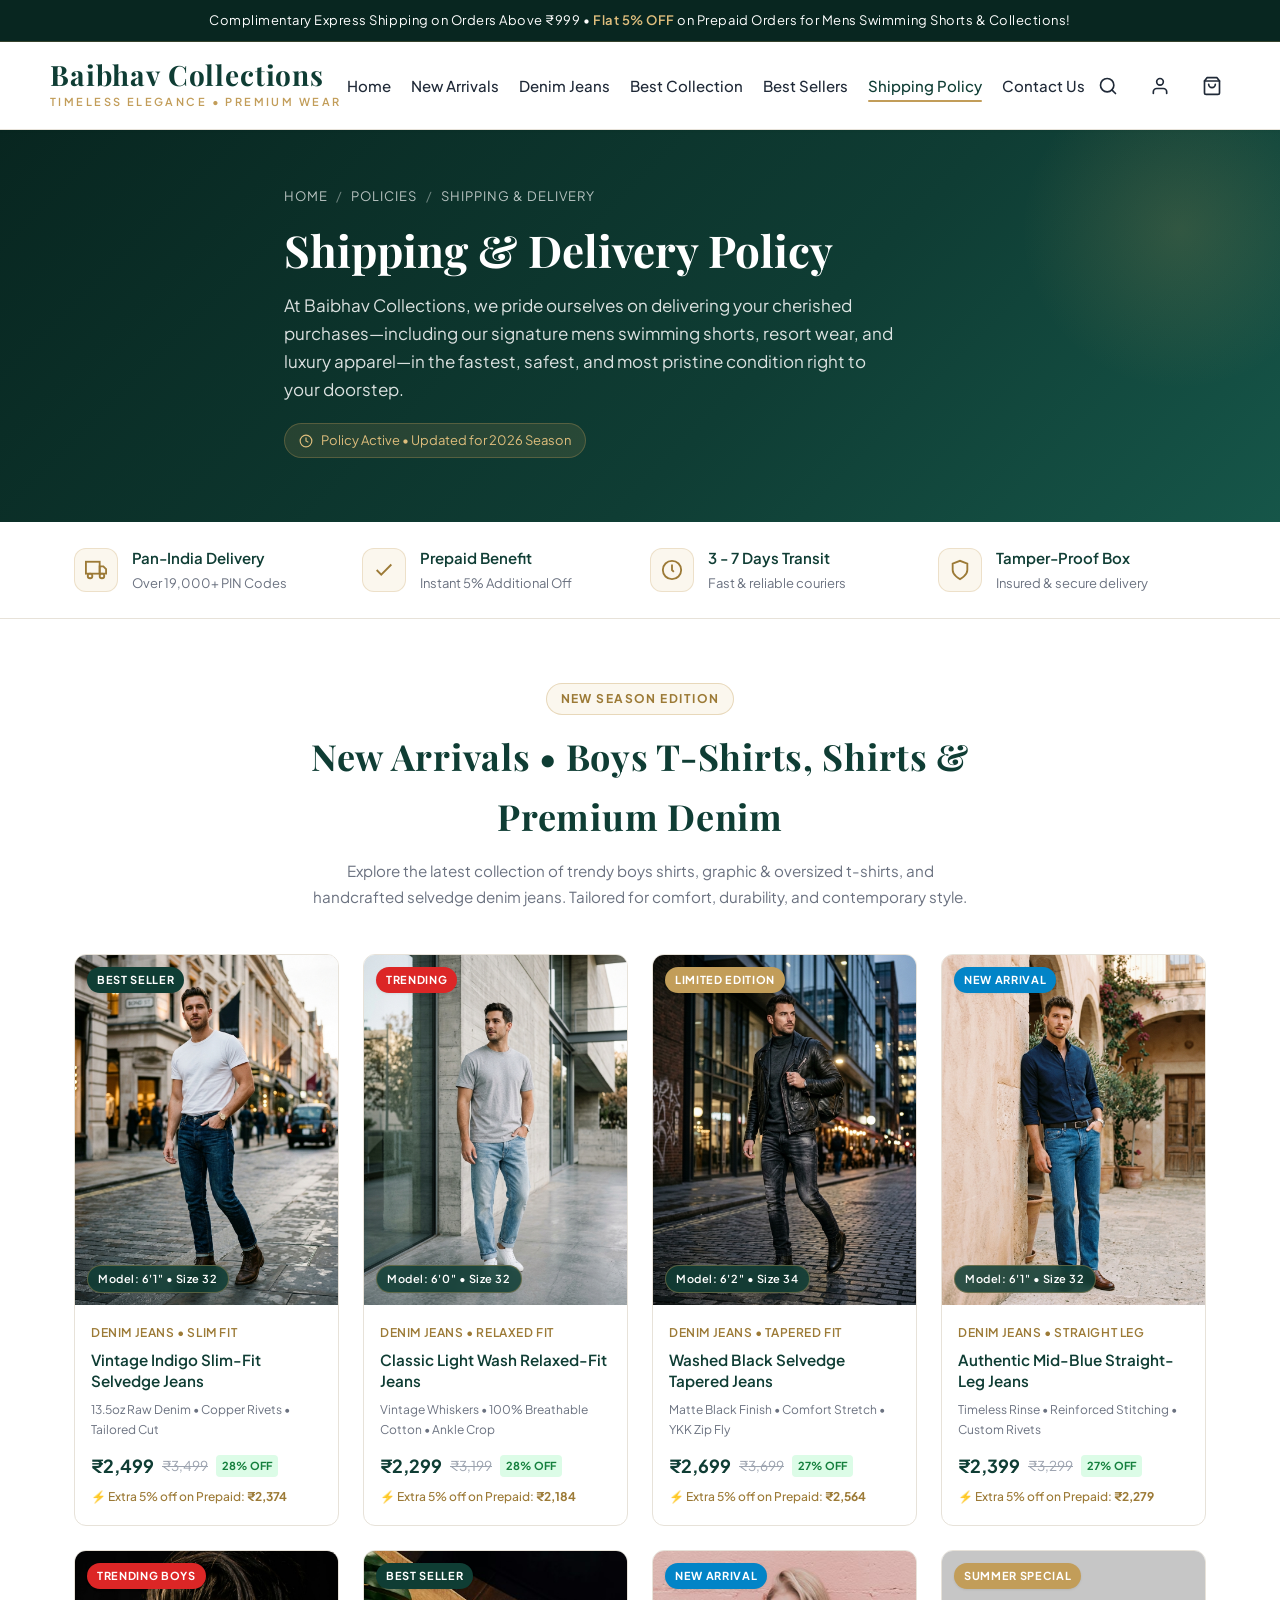
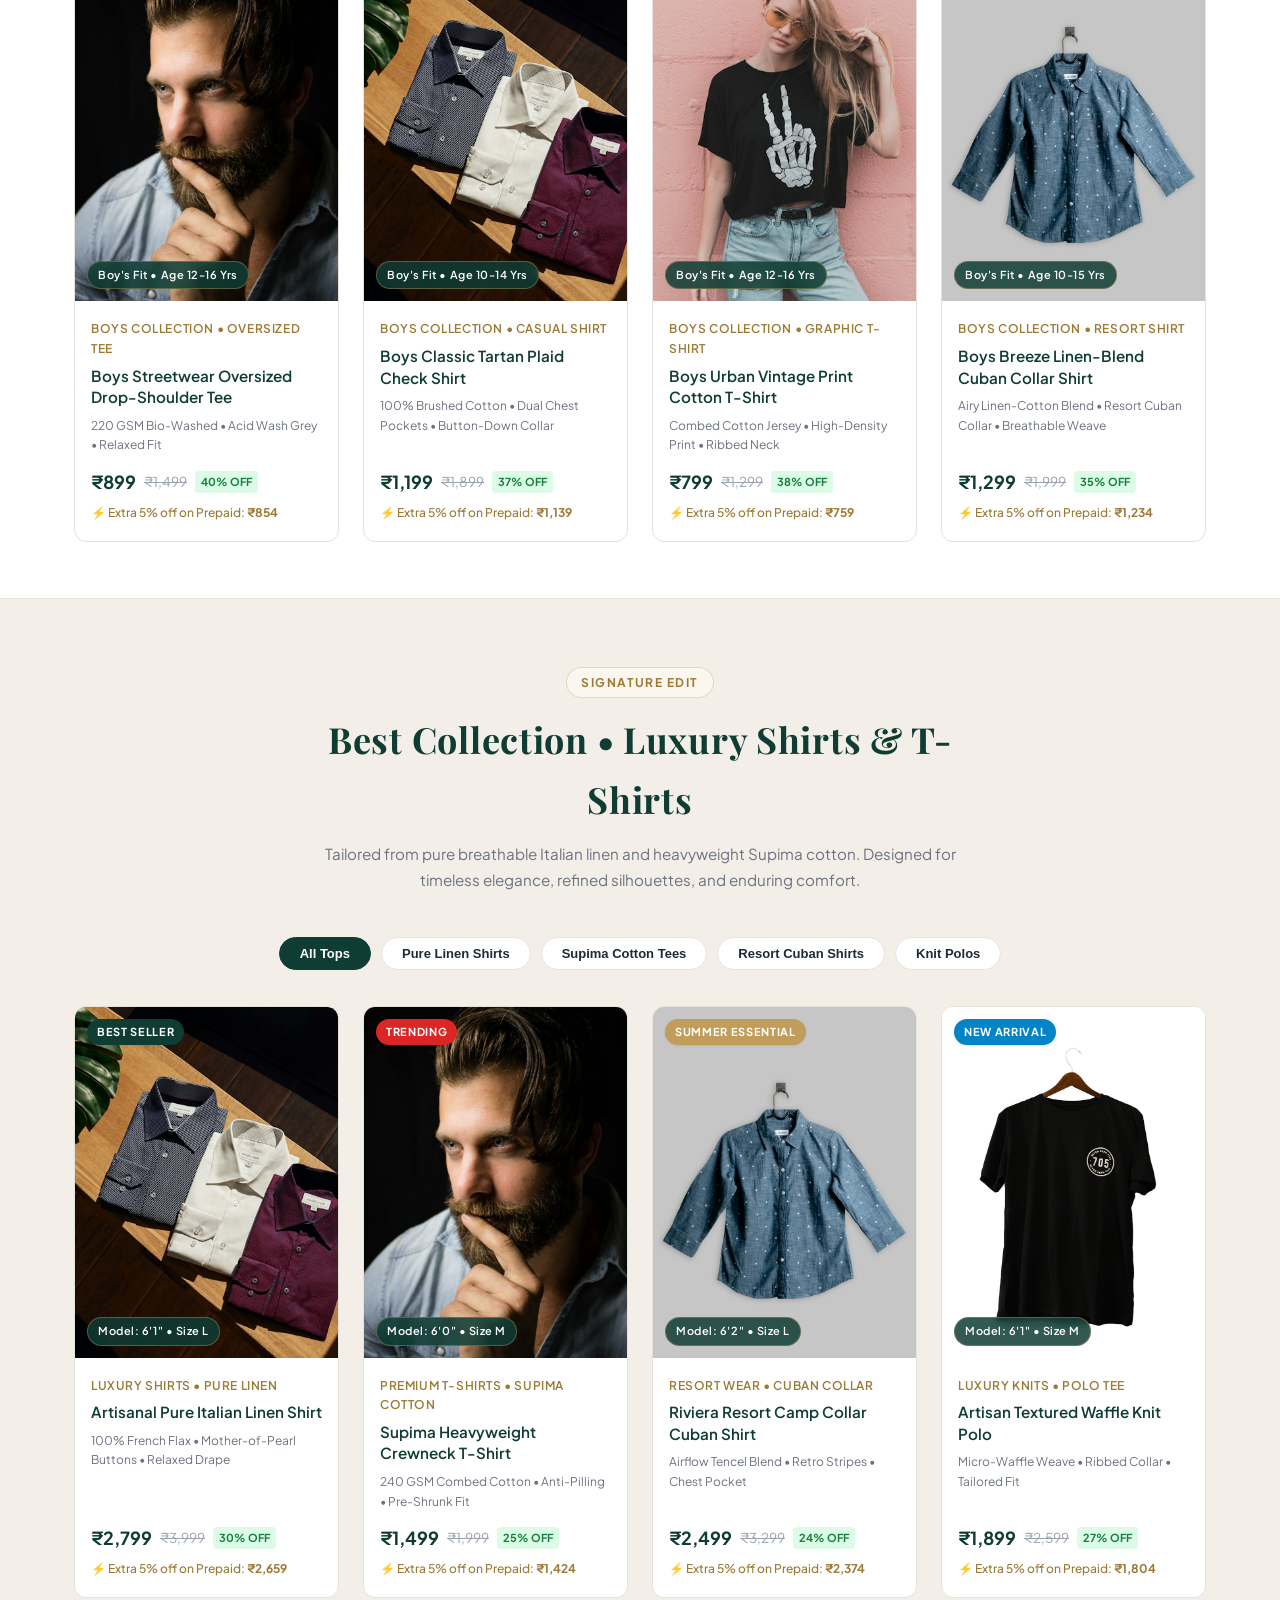
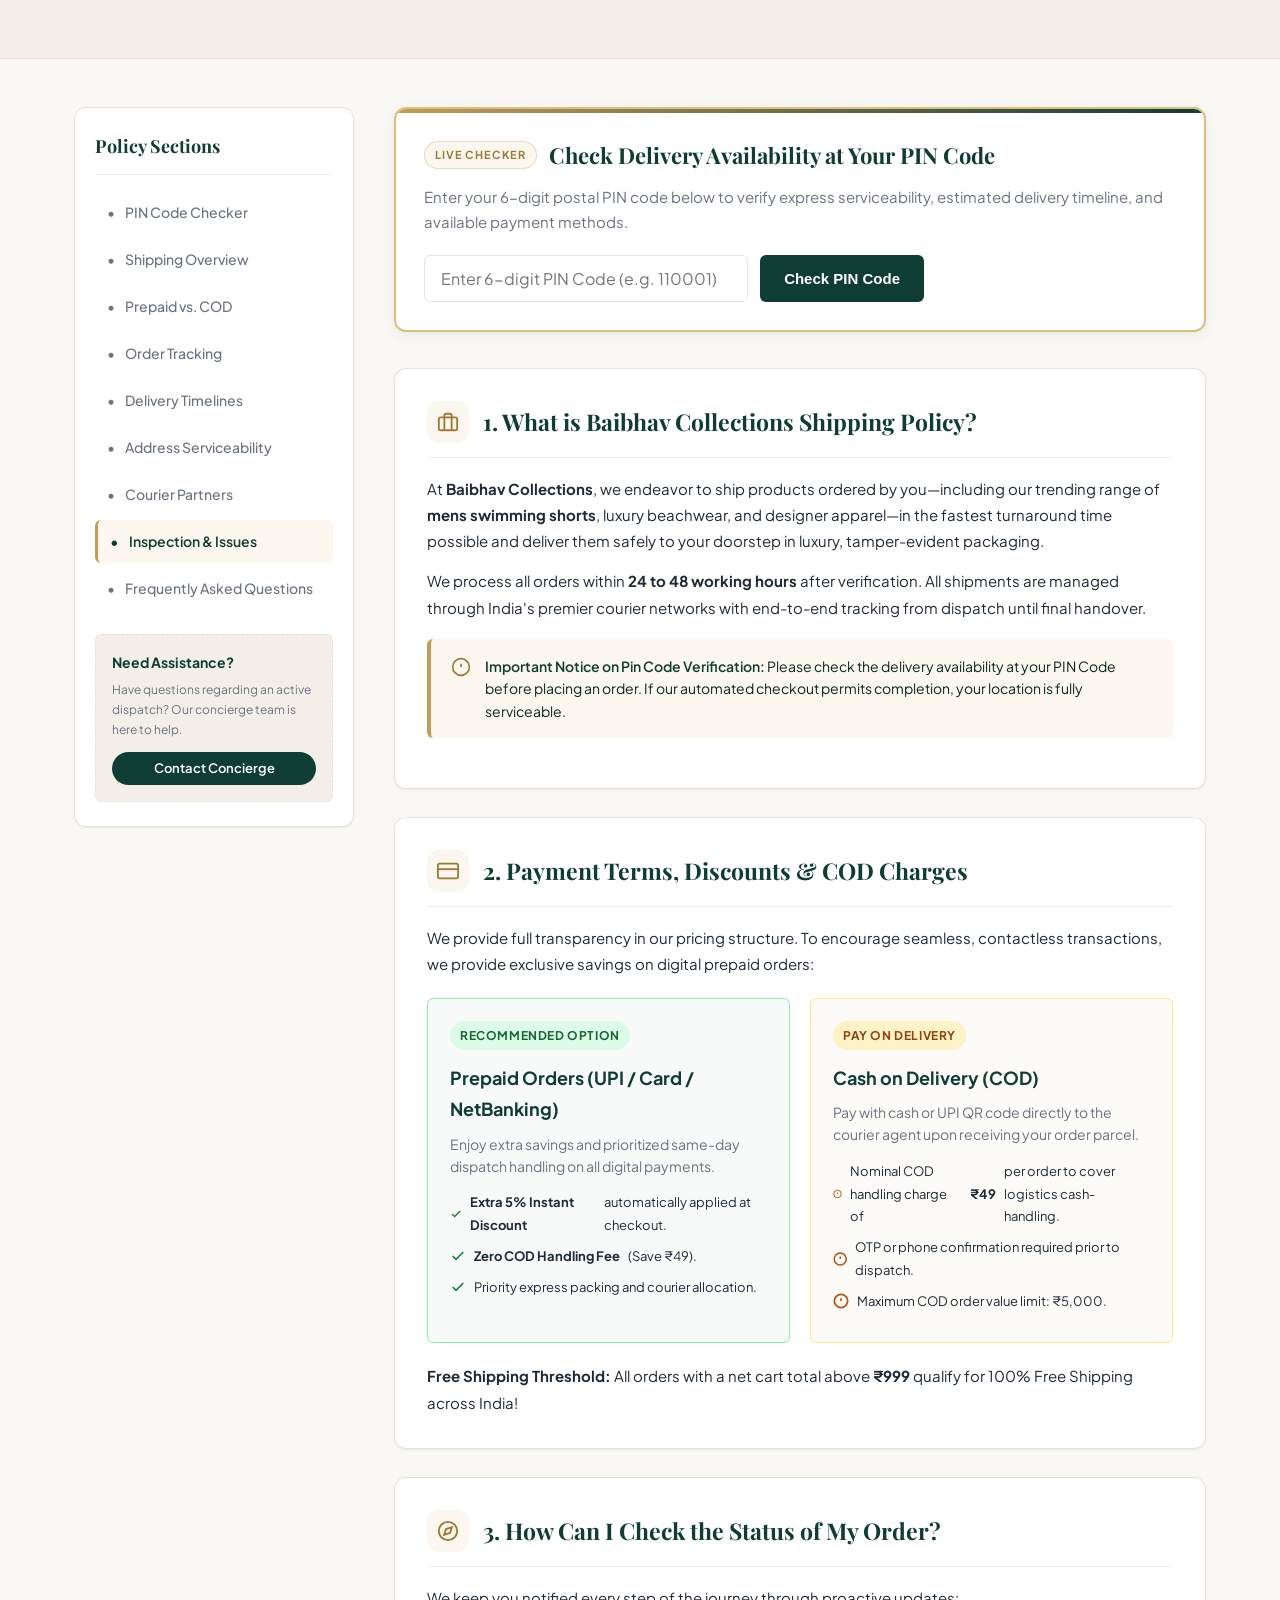
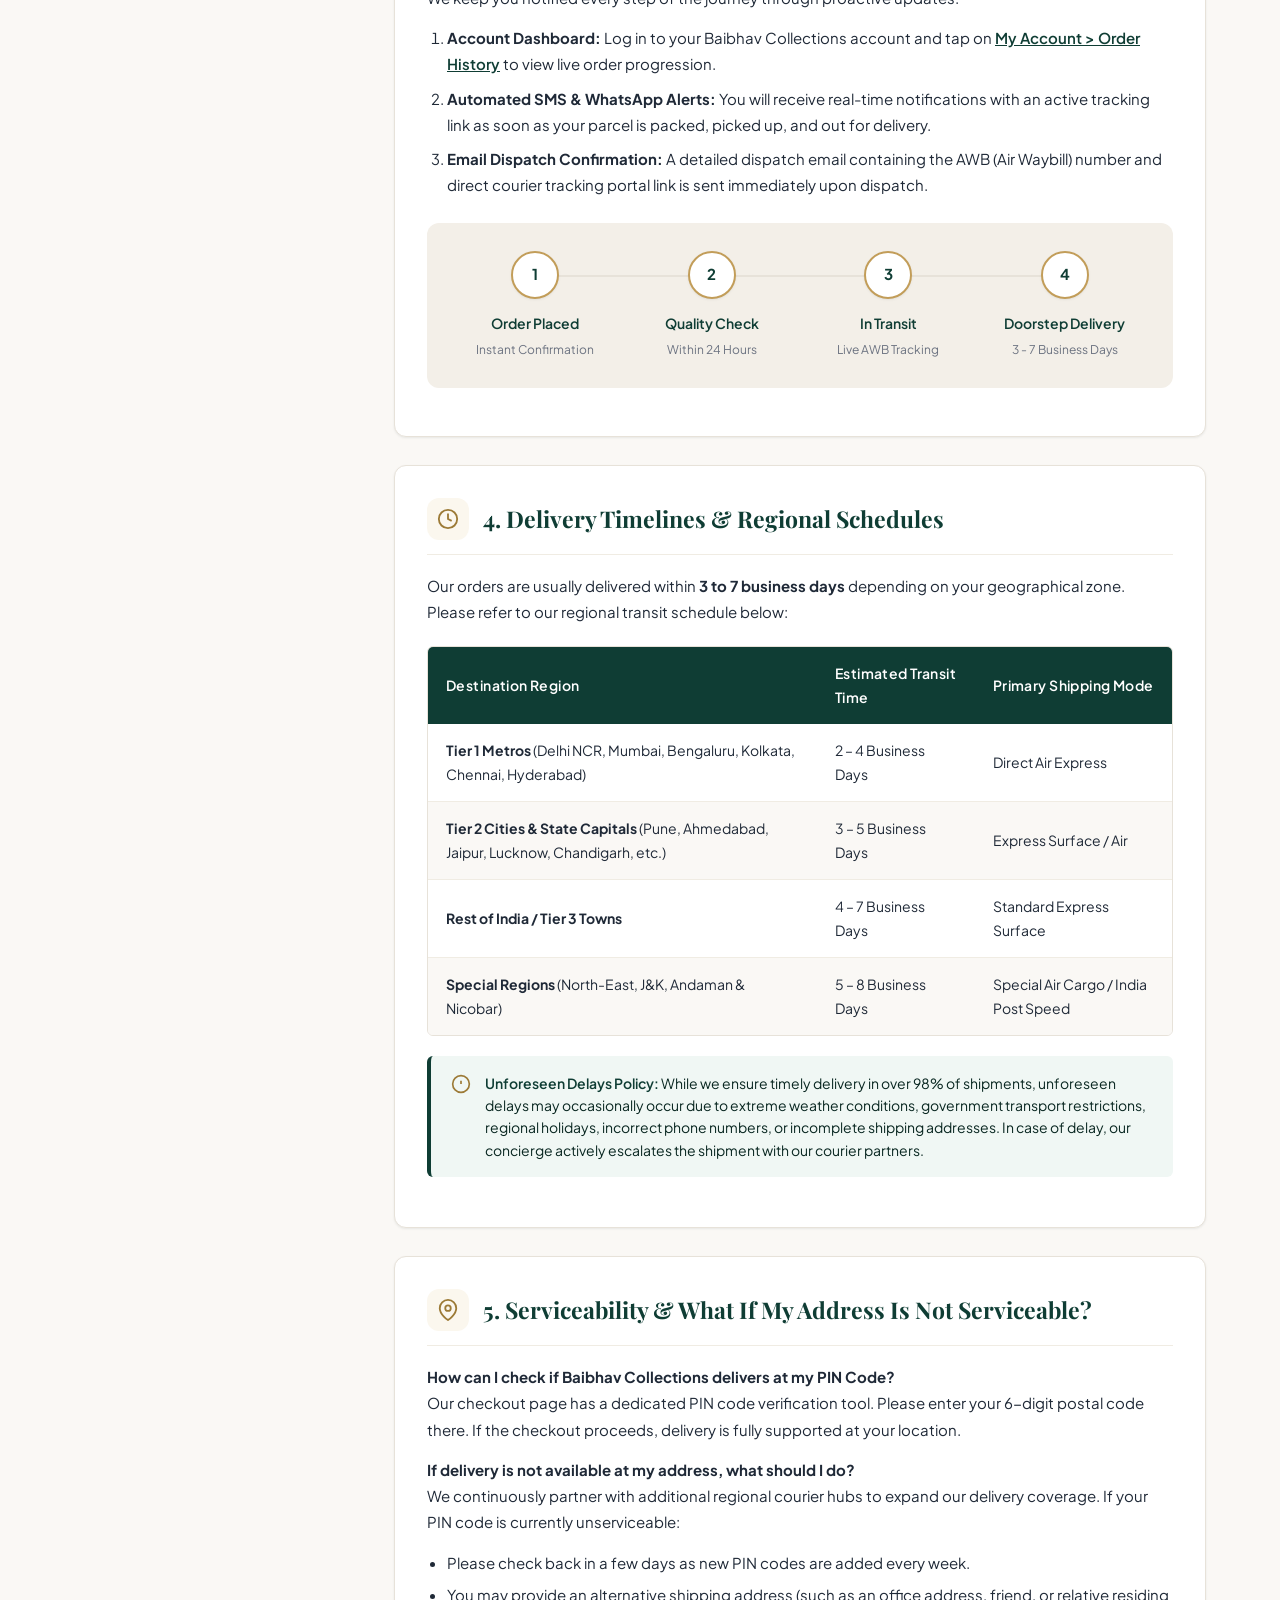
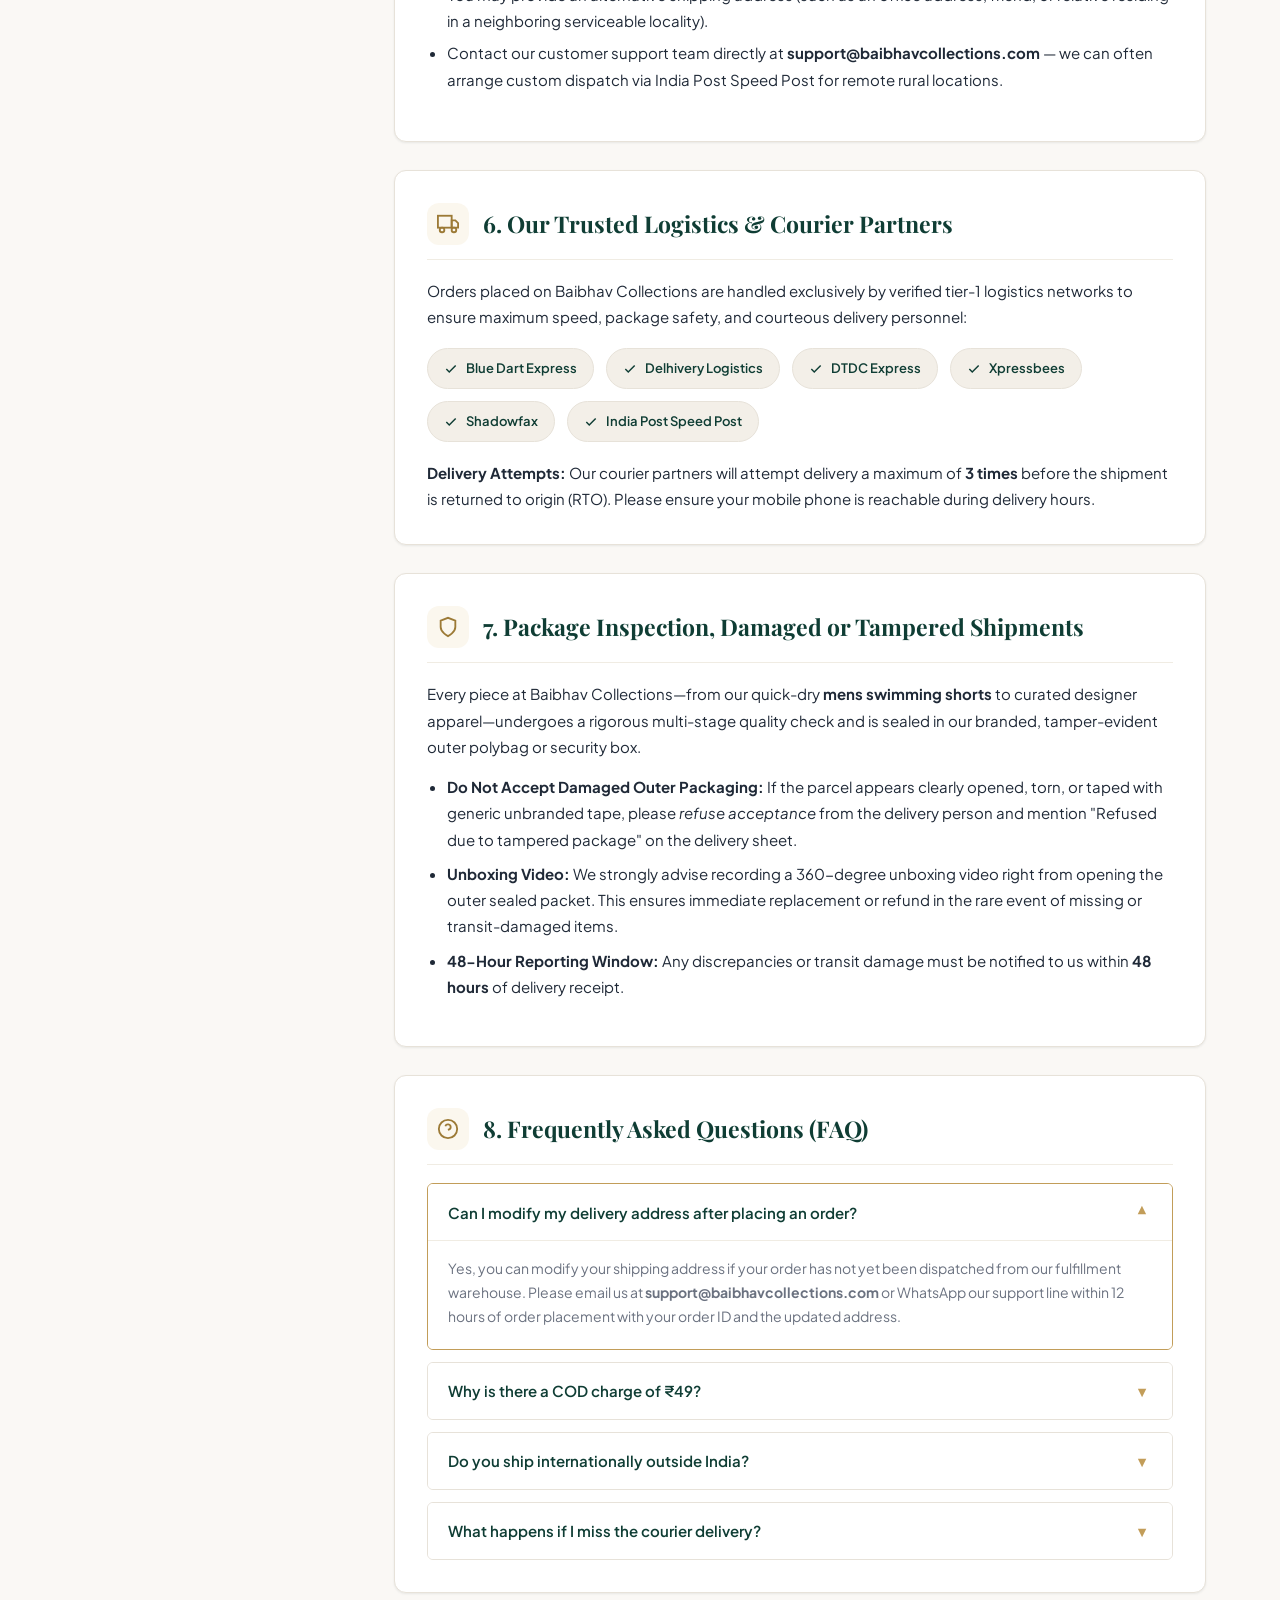
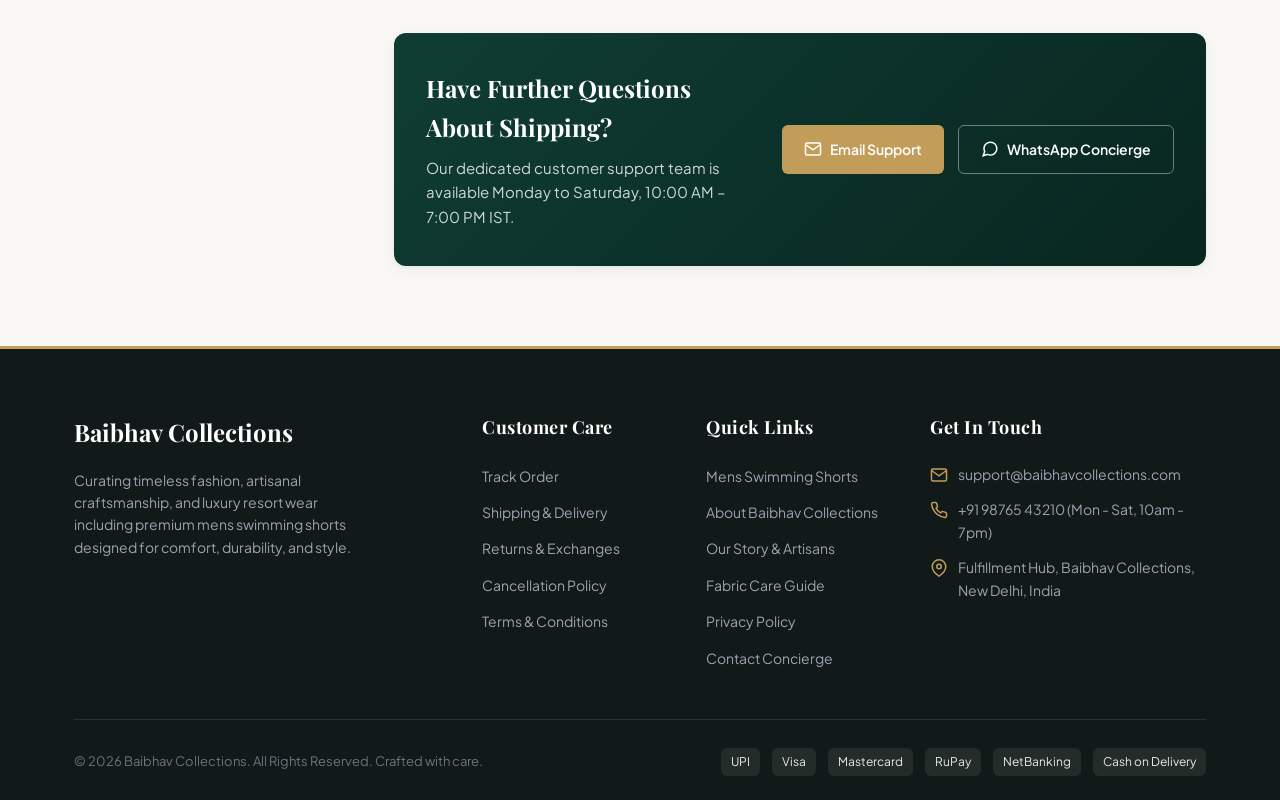
==== commit 7dcea985: "Add boys t-shirts and shirts with model images to New Arrivals menu section" ====
--- a/shipping-and-delivery-policy.html
+++ b/shipping-and-delivery-policy.html
@@ -148,8 +148,8 @@
     <div class="container">
       <div class="section-header-center">
         <span class="subheading-badge">New Season Edition</span>
-        <h2>New Arrivals &bull; Premium Denim Jeans</h2>
-        <p class="section-desc">Discover our handcrafted denim jeans tailored from premium selvedge cotton, authentic artisanal washes, and modern cuts. Engineered for effortless style, comfortable stretch, and all-day wear.</p>
+        <h2>New Arrivals &bull; Boys T-Shirts, Shirts &amp; Premium Denim</h2>
+        <p class="section-desc">Explore the latest collection of trendy boys shirts, graphic &amp; oversized t-shirts, and handcrafted selvedge denim jeans. Tailored for comfort, durability, and contemporary style.</p>
       </div>
 
       <div class="products-grid">
@@ -251,6 +251,106 @@
               <span class="discount-pill">27% OFF</span>
             </div>
             <p class="prepaid-saving-tag">⚡ Extra 5% off on Prepaid: <strong>₹2,279</strong></p>
+          </div>
+        </div>
+
+        <!-- Product 5: Boys Oversized Drop-Shoulder Tee -->
+        <div class="product-card">
+          <div class="product-img-box">
+            <span class="product-tag badge-trending">Trending Boys</span>
+            <img src="images/boy-oversized-tee.jpg" alt="Model wearing Boys Streetwear Oversized Drop-Shoulder Tee" class="img-primary" loading="lazy">
+            <div class="model-size-badge">Boy's Fit &bull; Age 12-16 Yrs</div>
+            <div class="product-overlay">
+              <button class="btn-quick-add" onclick="handleAddToCart('Boys Streetwear Oversized Drop-Shoulder Tee')">Add to Cart</button>
+            </div>
+          </div>
+          <div class="product-details">
+            <span class="product-category">Boys Collection &bull; Oversized Tee</span>
+            <h3 class="product-title">Boys Streetwear Oversized Drop-Shoulder Tee</h3>
+            <div class="product-meta-specs">
+              <span>220 GSM Bio-Washed</span> &bull; <span>Acid Wash Grey</span> &bull; <span>Relaxed Fit</span>
+            </div>
+            <div class="product-price-row">
+              <span class="current-price">₹899</span>
+              <span class="mrp-price">₹1,499</span>
+              <span class="discount-pill">40% OFF</span>
+            </div>
+            <p class="prepaid-saving-tag">⚡ Extra 5% off on Prepaid: <strong>₹854</strong></p>
+          </div>
+        </div>
+
+        <!-- Product 6: Boys Casual Checkered Flannel Shirt -->
+        <div class="product-card">
+          <div class="product-img-box">
+            <span class="product-tag badge-bestseller">Best Seller</span>
+            <img src="images/boy-check-shirt.jpg" alt="Model wearing Boys Classic Tartan Plaid Check Shirt" class="img-primary" loading="lazy">
+            <div class="model-size-badge">Boy's Fit &bull; Age 10-14 Yrs</div>
+            <div class="product-overlay">
+              <button class="btn-quick-add" onclick="handleAddToCart('Boys Classic Tartan Plaid Check Shirt')">Add to Cart</button>
+            </div>
+          </div>
+          <div class="product-details">
+            <span class="product-category">Boys Collection &bull; Casual Shirt</span>
+            <h3 class="product-title">Boys Classic Tartan Plaid Check Shirt</h3>
+            <div class="product-meta-specs">
+              <span>100% Brushed Cotton</span> &bull; <span>Dual Chest Pockets</span> &bull; <span>Button-Down Collar</span>
+            </div>
+            <div class="product-price-row">
+              <span class="current-price">₹1,199</span>
+              <span class="mrp-price">₹1,899</span>
+              <span class="discount-pill">37% OFF</span>
+            </div>
+            <p class="prepaid-saving-tag">⚡ Extra 5% off on Prepaid: <strong>₹1,139</strong></p>
+          </div>
+        </div>
+
+        <!-- Product 7: Boys Urban Graphic Cotton T-Shirt -->
+        <div class="product-card">
+          <div class="product-img-box">
+            <span class="product-tag badge-new">New Arrival</span>
+            <img src="images/boy-graphic-tee.jpg" alt="Model wearing Boys Urban Vintage Print Cotton T-Shirt" class="img-primary" loading="lazy">
+            <div class="model-size-badge">Boy's Fit &bull; Age 12-16 Yrs</div>
+            <div class="product-overlay">
+              <button class="btn-quick-add" onclick="handleAddToCart('Boys Urban Vintage Print Cotton T-Shirt')">Add to Cart</button>
+            </div>
+          </div>
+          <div class="product-details">
+            <span class="product-category">Boys Collection &bull; Graphic T-Shirt</span>
+            <h3 class="product-title">Boys Urban Vintage Print Cotton T-Shirt</h3>
+            <div class="product-meta-specs">
+              <span>Combed Cotton Jersey</span> &bull; <span>High-Density Print</span> &bull; <span>Ribbed Neck</span>
+            </div>
+            <div class="product-price-row">
+              <span class="current-price">₹799</span>
+              <span class="mrp-price">₹1,299</span>
+              <span class="discount-pill">38% OFF</span>
+            </div>
+            <p class="prepaid-saving-tag">⚡ Extra 5% off on Prepaid: <strong>₹759</strong></p>
+          </div>
+        </div>
+
+        <!-- Product 8: Boys Resort Camp-Collar Striped Linen Shirt -->
+        <div class="product-card">
+          <div class="product-img-box">
+            <span class="product-tag badge-limited">Summer Special</span>
+            <img src="images/boy-linen-shirt.jpg" alt="Model wearing Boys Breeze Linen-Blend Cuban Collar Shirt" class="img-primary" loading="lazy">
+            <div class="model-size-badge">Boy's Fit &bull; Age 10-15 Yrs</div>
+            <div class="product-overlay">
+              <button class="btn-quick-add" onclick="handleAddToCart('Boys Breeze Linen-Blend Cuban Collar Shirt')">Add to Cart</button>
+            </div>
+          </div>
+          <div class="product-details">
+            <span class="product-category">Boys Collection &bull; Resort Shirt</span>
+            <h3 class="product-title">Boys Breeze Linen-Blend Cuban Collar Shirt</h3>
+            <div class="product-meta-specs">
+              <span>Airy Linen-Cotton Blend</span> &bull; <span>Resort Cuban Collar</span> &bull; <span>Breathable Weave</span>
+            </div>
+            <div class="product-price-row">
+              <span class="current-price">₹1,299</span>
+              <span class="mrp-price">₹1,999</span>
+              <span class="discount-pill">35% OFF</span>
+            </div>
+            <p class="prepaid-saving-tag">⚡ Extra 5% off on Prepaid: <strong>₹1,234</strong></p>
           </div>
         </div>
       </div>
